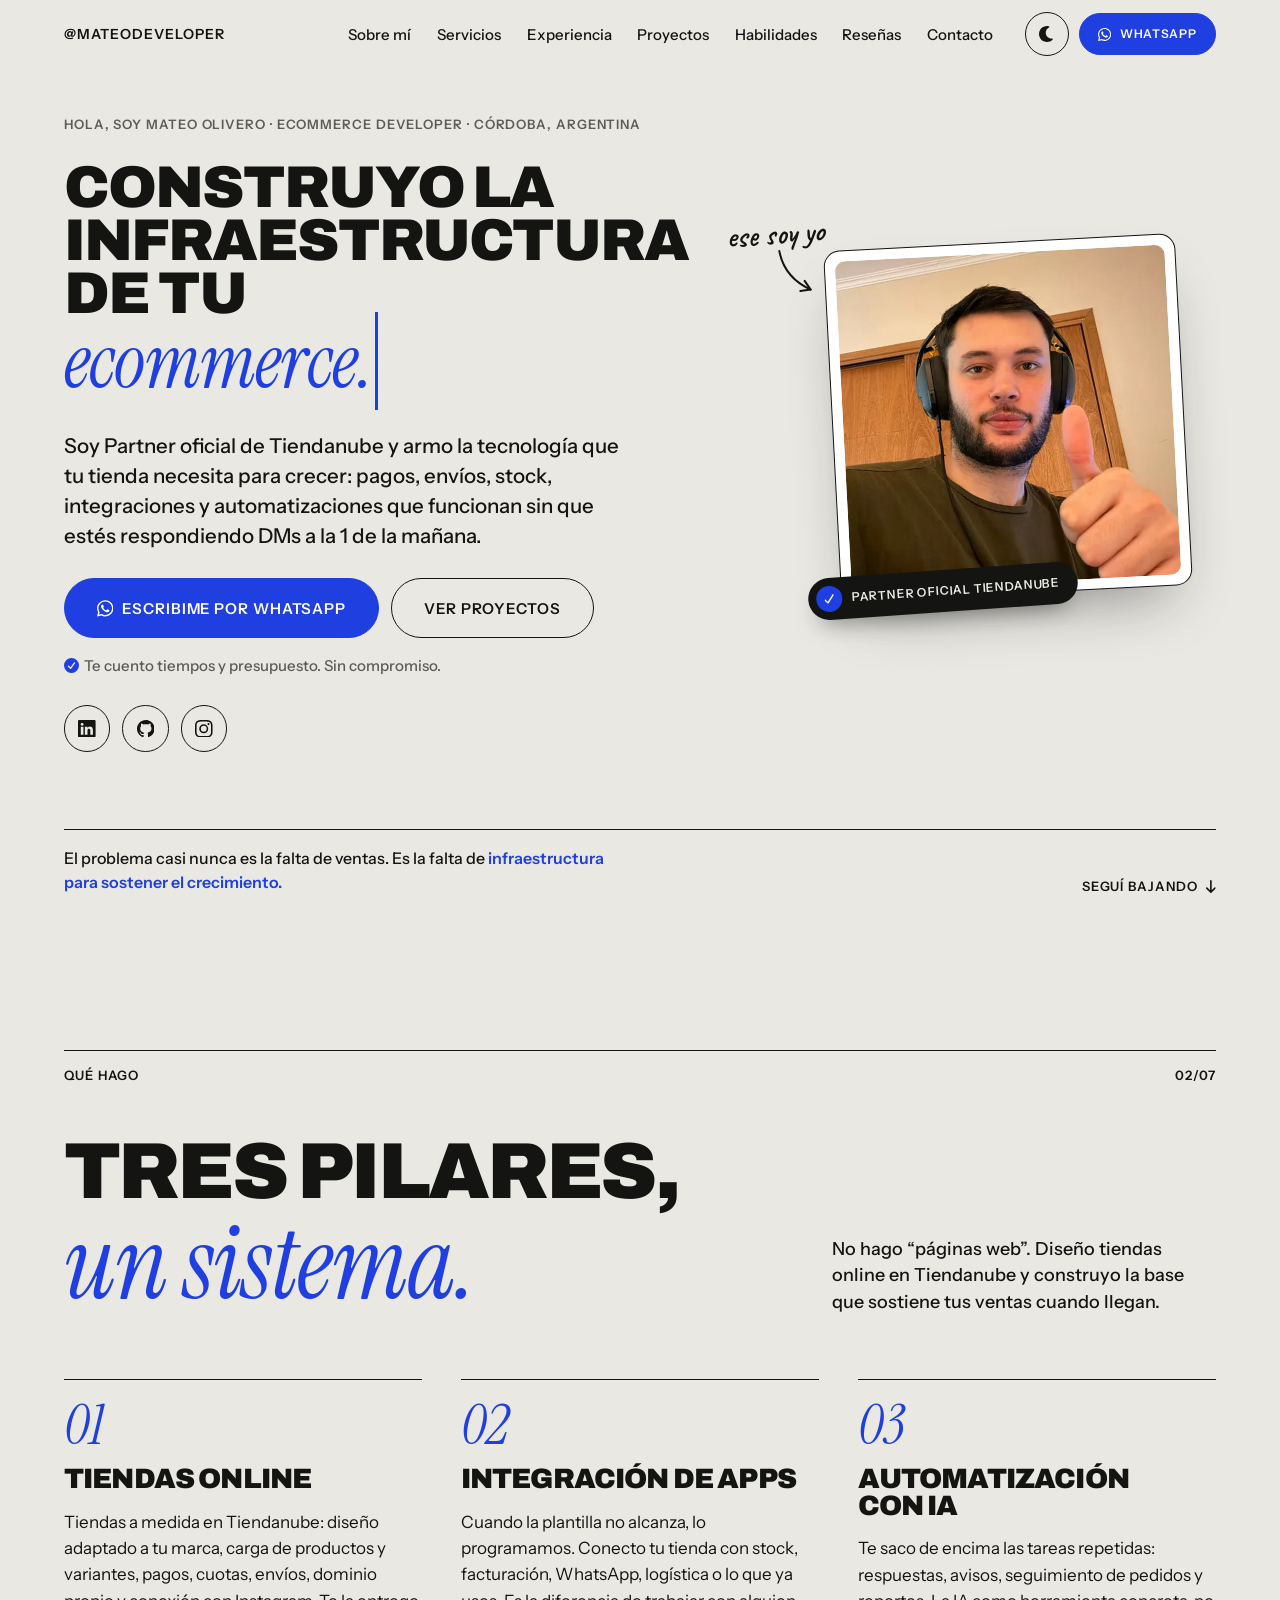
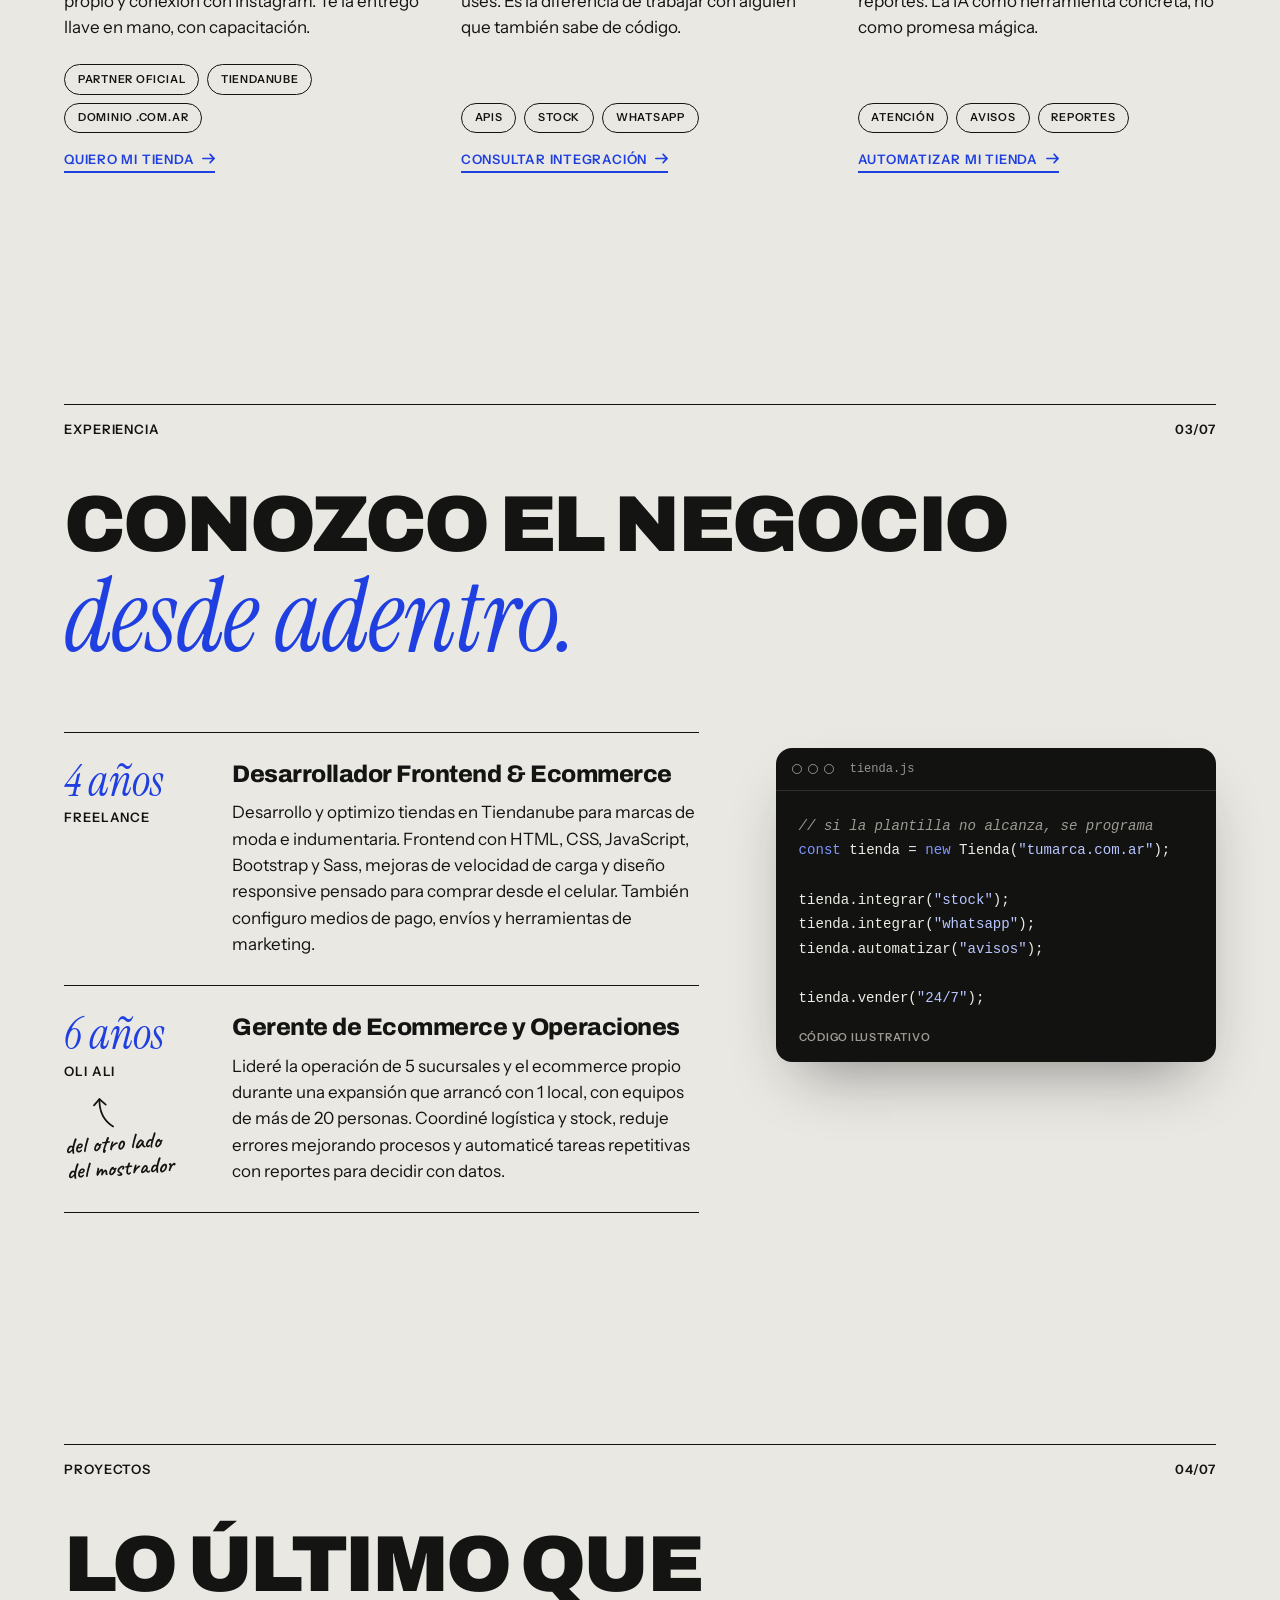
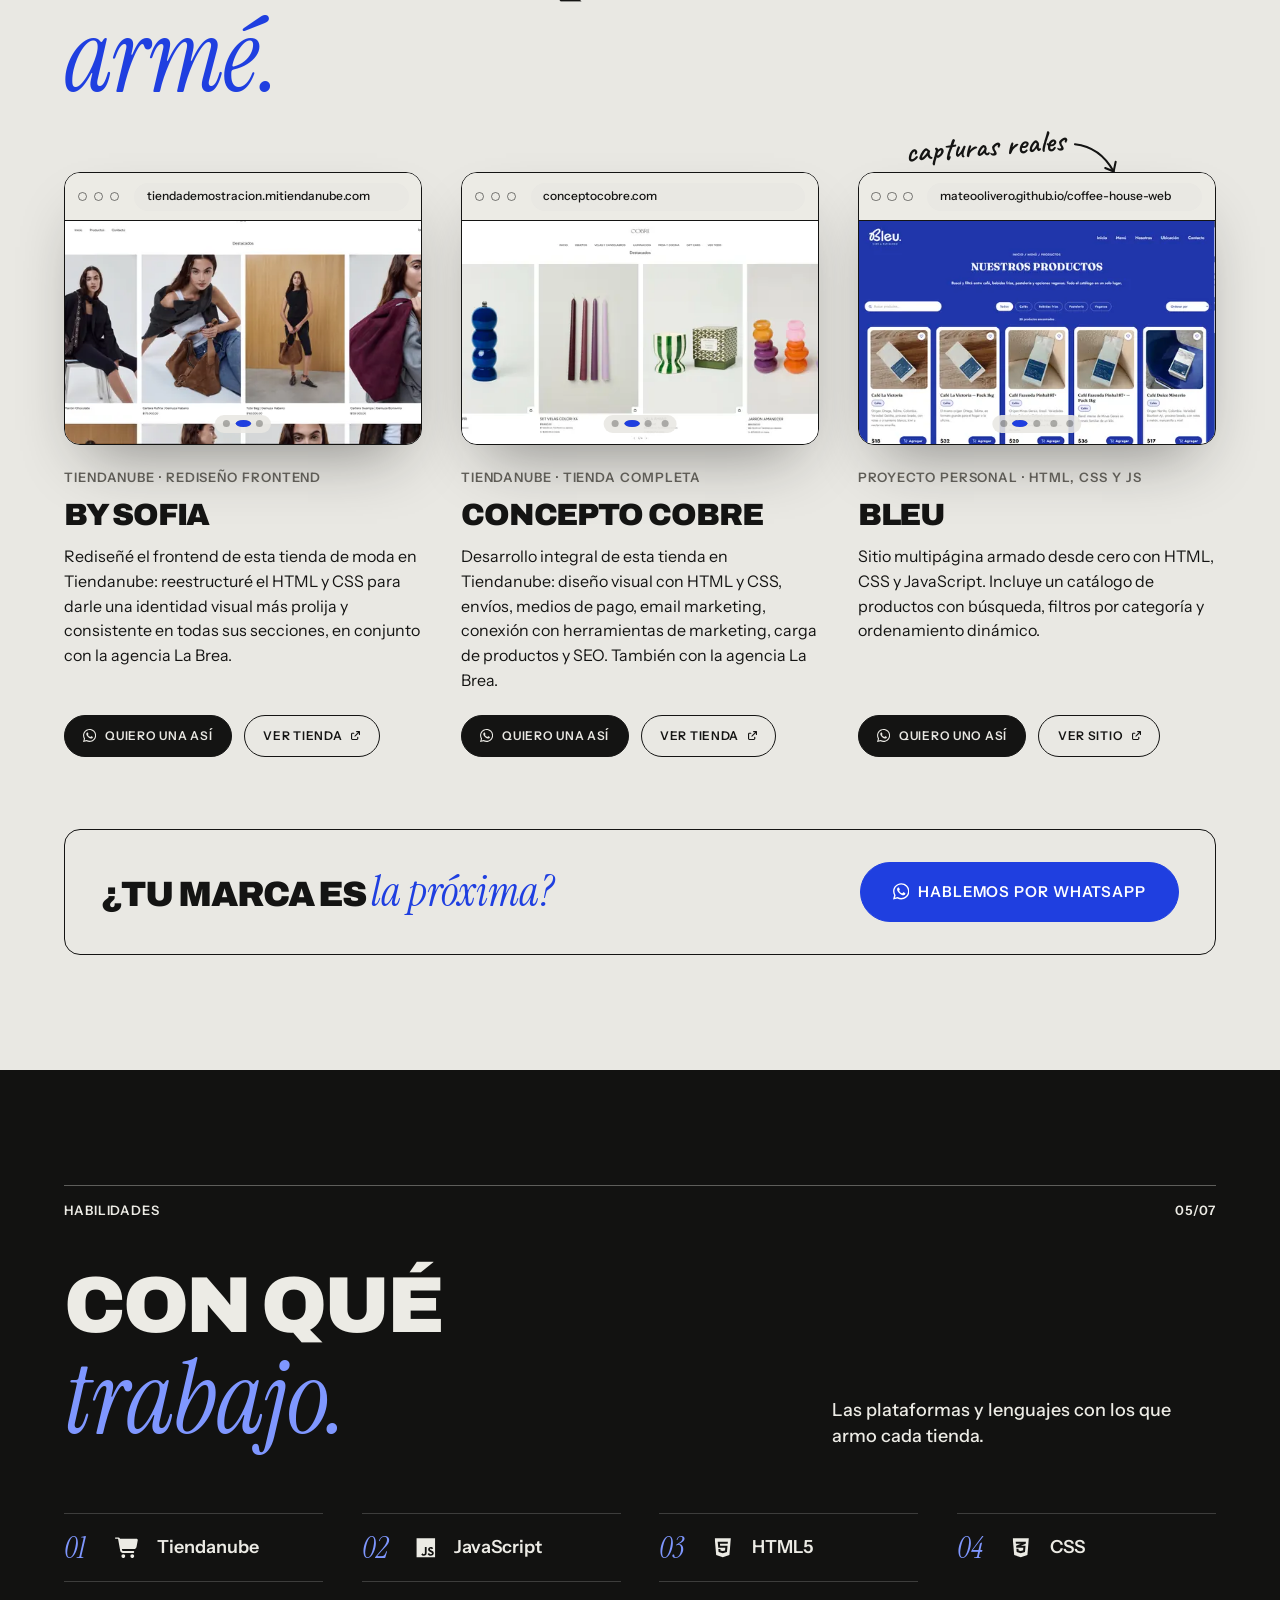
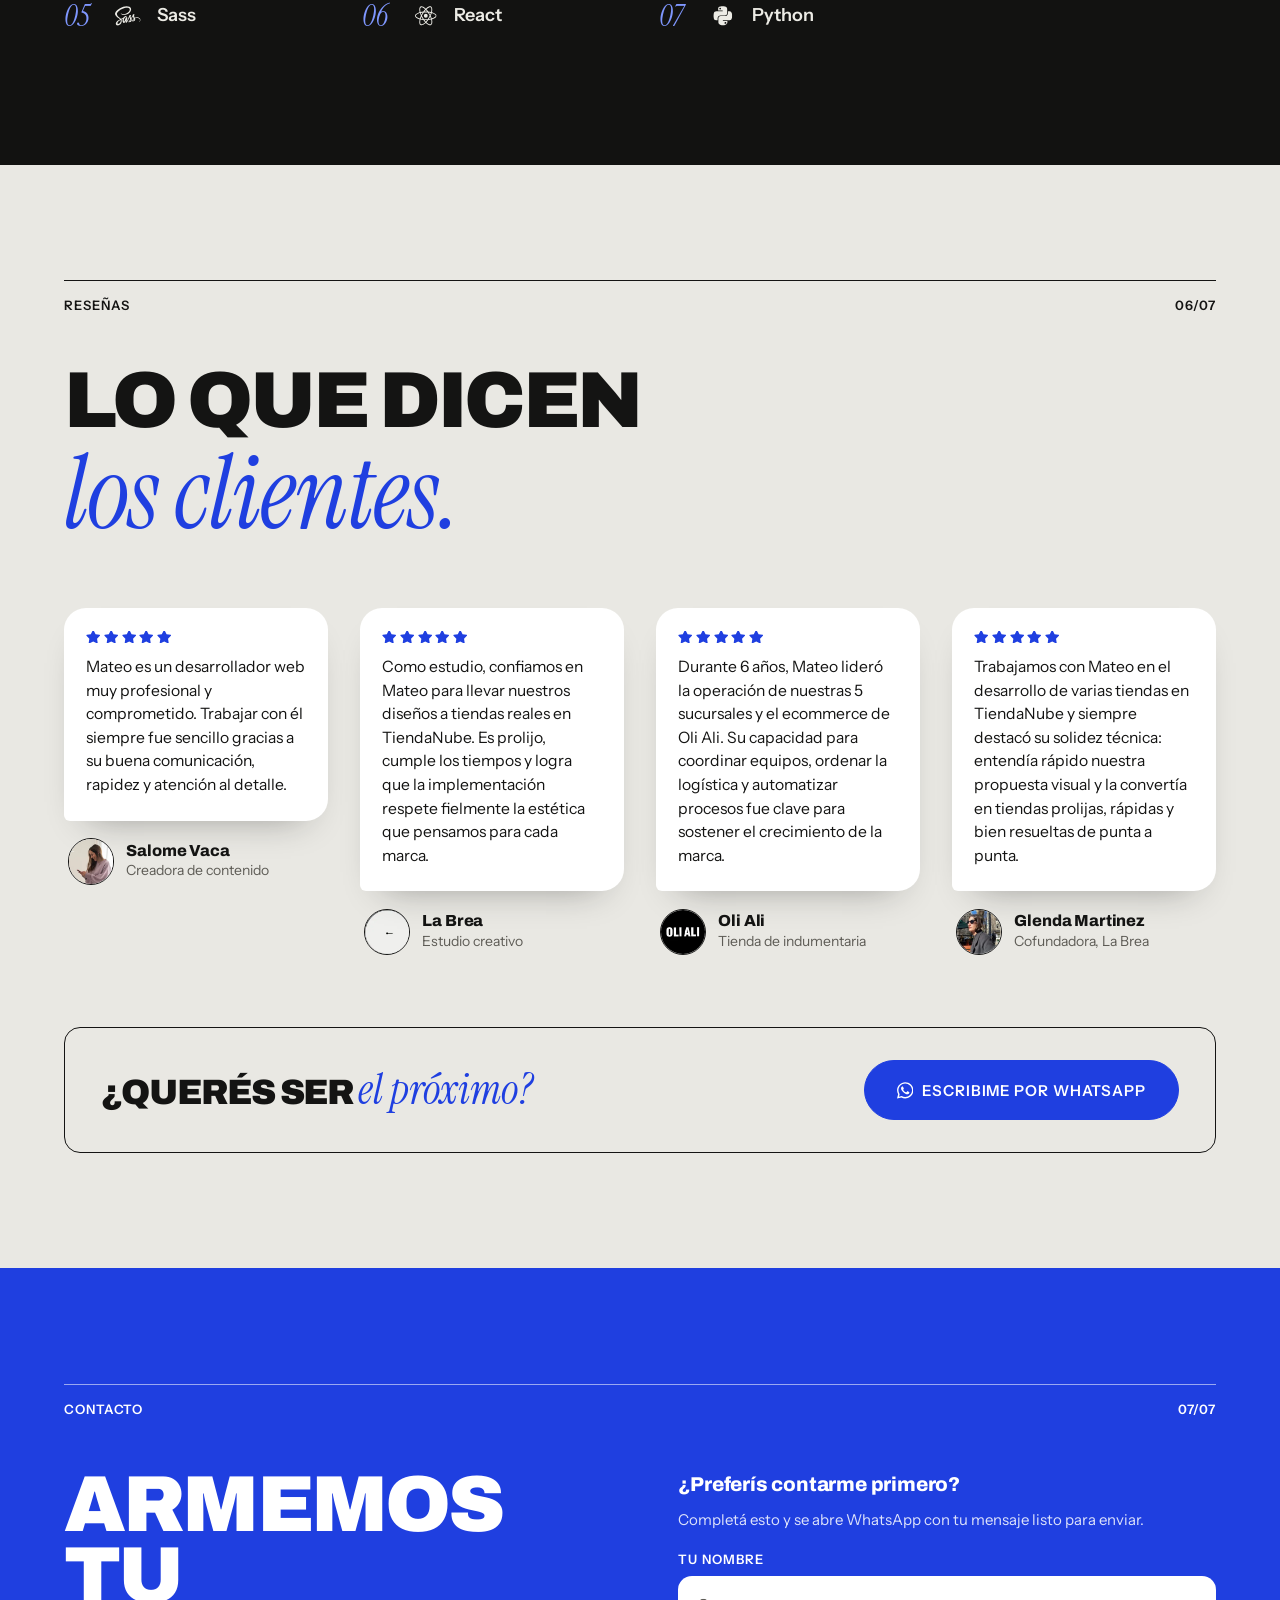
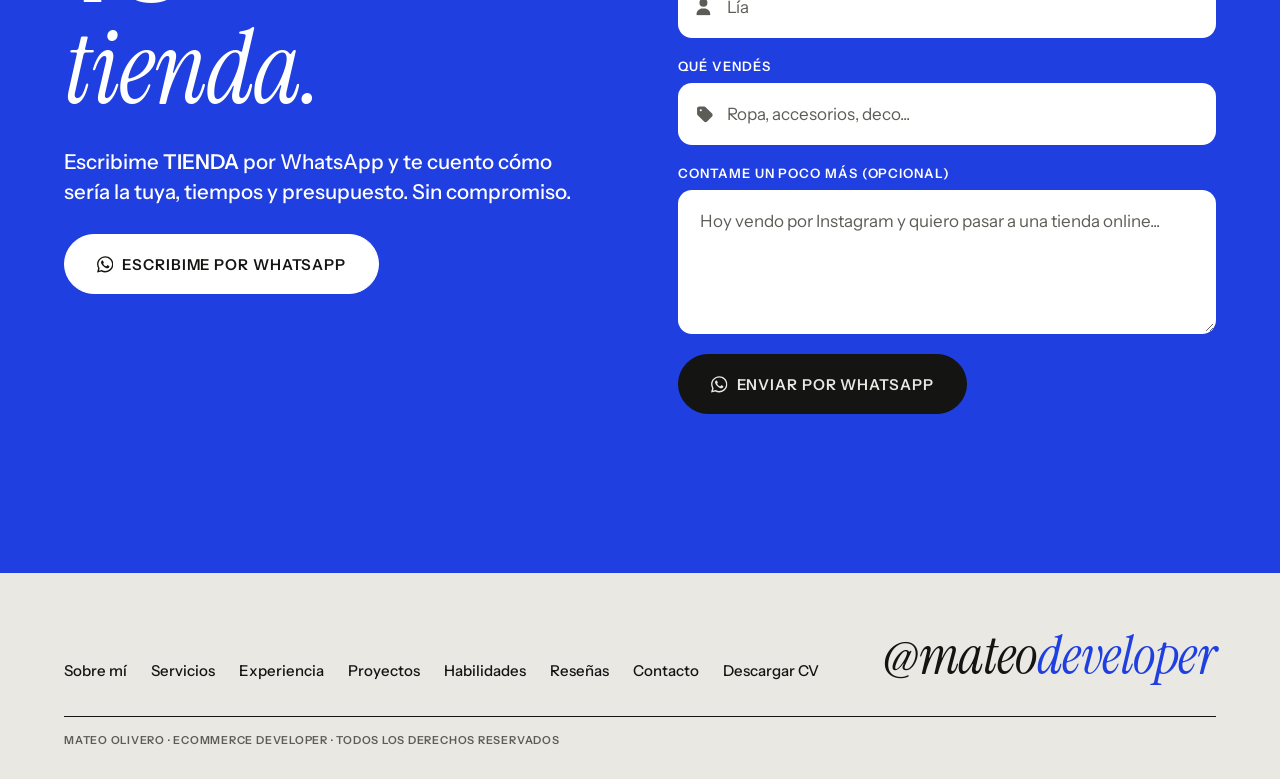
==== index.html @ 4c55b64b "Mejorar rendimiento, accesibilidad y seguridad según PageSpeed - Reemplazar Font Awesome por un spri" ====
<!DOCTYPE html>
<html lang="es-AR">
<head>
    <meta charset="UTF-8">
    <meta name="viewport" content="width=device-width, initial-scale=1.0">
    <title>Mateo Olivero · Ecommerce Developer y Partner Tiendanube</title>
    <meta name="description" content="Diseño y armo tiendas online en Tiendanube, listas para vender 24/7: pagos, envíos, stock, integraciones y automatización con IA. Partner oficial.">
    <meta name="author" content="Mateo Olivero">
    <meta name="robots" content="index, follow, max-image-preview:large">
    <link rel="canonical" href="https://mateodeveloper.com/">

    <!-- Vista previa al compartir (WhatsApp, Instagram, LinkedIn, X) -->
    <meta property="og:type" content="website">
    <meta property="og:locale" content="es_AR">
    <meta property="og:site_name" content="@mateodeveloper">
    <meta property="og:title" content="Mateo Olivero · Ecommerce Developer y Partner Tiendanube">
    <meta property="og:description" content="Construyo la infraestructura de tu ecommerce: tienda, pagos, envíos, stock, integraciones y automatizaciones.">
    <meta property="og:url" content="https://mateodeveloper.com/">
    <meta property="og:image" content="https://mateodeveloper.com/img/og-image.jpg">
    <meta property="og:image:width" content="1200">
    <meta property="og:image:height" content="630">
    <meta property="og:image:alt" content="Construyo la infraestructura de tu ecommerce. Mateo Olivero, Partner oficial de Tiendanube.">
    <meta name="twitter:card" content="summary_large_image">
    <meta name="twitter:title" content="Mateo Olivero · Ecommerce Developer y Partner Tiendanube">
    <meta name="twitter:description" content="Construyo la infraestructura de tu ecommerce: tienda, pagos, envíos, stock, integraciones y automatizaciones.">
    <meta name="twitter:image" content="https://mateodeveloper.com/img/og-image.jpg">

    <!-- Datos estructurados para Google -->
    <script type="application/ld+json">
    {
        "@context": "https://schema.org",
        "@graph": [
            {
                "@type": "WebSite",
                "@id": "https://mateodeveloper.com/#website",
                "url": "https://mateodeveloper.com/",
                "name": "Mateo Olivero · Ecommerce Developer",
                "inLanguage": "es-AR",
                "publisher": { "@id": "https://mateodeveloper.com/#mateo" }
            },
            {
                "@type": "Person",
                "@id": "https://mateodeveloper.com/#mateo",
                "name": "Mateo Olivero",
                "alternateName": "@mateodeveloper",
                "jobTitle": "Ecommerce Developer",
                "description": "Desarrollador full stack y Partner oficial de Tiendanube. Armo tiendas online, integraciones y automatizaciones para marcas que venden por internet.",
                "url": "https://mateodeveloper.com/",
                "image": "https://mateodeveloper.com/img/perfil-mateo.webp",
                "address": { "@type": "PostalAddress", "addressRegion": "Córdoba", "addressCountry": "AR" },
                "knowsAbout": ["Tiendanube", "Ecommerce", "Tiendas online", "Integración de APIs", "Automatización con IA", "JavaScript", "HTML", "CSS", "Sass", "React", "Python"],
                "sameAs": [
                    "https://www.linkedin.com/in/mateo-olivero/",
                    "https://github.com/mateoolivero",
                    "https://www.instagram.com/mateodeveloper/"
                ]
            },
            {
                "@type": "ProfessionalService",
                "@id": "https://mateodeveloper.com/#servicio",
                "name": "Mateo Olivero · Ecommerce Developer",
                "url": "https://mateodeveloper.com/",
                "image": "https://mateodeveloper.com/img/og-image.jpg",
                "telephone": "+5493533688621",
                "founder": { "@id": "https://mateodeveloper.com/#mateo" },
                "address": { "@type": "PostalAddress", "addressRegion": "Córdoba", "addressCountry": "AR" },
                "areaServed": { "@type": "Country", "name": "Argentina" },
                "contactPoint": {
                    "@type": "ContactPoint",
                    "contactType": "sales",
                    "url": "https://wa.me/5493533688621",
                    "availableLanguage": "es"
                },
                "hasOfferCatalog": {
                    "@type": "OfferCatalog",
                    "name": "Servicios",
                    "itemListElement": [
                        { "@type": "Offer", "itemOffered": { "@type": "Service", "name": "Tiendas online en Tiendanube", "description": "Tiendas a medida con diseño adaptado a la marca, carga de productos y variantes, pagos, cuotas, envíos, dominio propio y conexión con Instagram." } },
                        { "@type": "Offer", "itemOffered": { "@type": "Service", "name": "Integración de apps", "description": "Conexión de la tienda con stock, facturación, WhatsApp, logística y otras herramientas mediante APIs." } },
                        { "@type": "Offer", "itemOffered": { "@type": "Service", "name": "Automatización con IA", "description": "Automatización de respuestas, avisos, seguimiento de pedidos y reportes." } }
                    ]
                }
            }
        ]
    }
    </script>

    <meta name="theme-color" content="#E9E8E3">
    <!-- Aplica el tema guardado antes de pintar (evita el parpadeo claro/oscuro) -->
    <script src="js/theme.js"></script>
    <link rel="icon" type="image/svg+xml" href="img/favicon.svg">
    <link rel="apple-touch-icon" href="img/apple-touch-icon.png">
    <link rel="preload" href="fonts/instrument-sans.woff2" as="font" type="font/woff2" crossorigin>
    <link rel="preload" href="fonts/archivo.woff2" as="font" type="font/woff2" crossorigin>
    <link rel="preload" href="fonts/instrument-serif-italic.woff2" as="font" type="font/woff2" crossorigin>
    <link rel="stylesheet" href="css/style.css">
</head>
<body>
    <!-- Íconos: Font Awesome Free 7.0.1 (CC BY 4.0) · https://fontawesome.com/license/free -->
    <svg class="sprite" xmlns="http://www.w3.org/2000/svg" aria-hidden="true" focusable="false">
        <symbol id="i-arrow-down" viewBox="0 0 384 512"><path d="M169.4 502.6c12.5 12.5 32.8 12.5 45.3 0l160-160c12.5-12.5 12.5-32.8 0-45.3s-32.8-12.5-45.3 0L224 402.7 224 32c0-17.7-14.3-32-32-32s-32 14.3-32 32l0 370.7-105.4-105.4c-12.5-12.5-32.8-12.5-45.3 0s-12.5 32.8 0 45.3l160 160z"/></symbol>
        <symbol id="i-arrow-right" viewBox="0 0 512 512"><path d="M502.6 278.6c12.5-12.5 12.5-32.8 0-45.3l-160-160c-12.5-12.5-32.8-12.5-45.3 0s-12.5 32.8 0 45.3L402.7 224 32 224c-17.7 0-32 14.3-32 32s14.3 32 32 32l370.7 0-105.4 105.4c-12.5 12.5-12.5 32.8 0 45.3s32.8 12.5 45.3 0l160-160z"/></symbol>
        <symbol id="i-arrow-up-right-from-square" viewBox="0 0 512 512"><path d="M320 0c-17.7 0-32 14.3-32 32s14.3 32 32 32l82.7 0-201.4 201.4c-12.5 12.5-12.5 32.8 0 45.3s32.8 12.5 45.3 0L448 109.3 448 192c0 17.7 14.3 32 32 32s32-14.3 32-32l0-160c0-17.7-14.3-32-32-32L320 0zM80 96C35.8 96 0 131.8 0 176L0 432c0 44.2 35.8 80 80 80l256 0c44.2 0 80-35.8 80-80l0-80c0-17.7-14.3-32-32-32s-32 14.3-32 32l0 80c0 8.8-7.2 16-16 16L80 448c-8.8 0-16-7.2-16-16l0-256c0-8.8 7.2-16 16-16l80 0c17.7 0 32-14.3 32-32s-14.3-32-32-32L80 96z"/></symbol>
        <symbol id="i-bars" viewBox="0 0 448 512"><path d="M0 96C0 78.3 14.3 64 32 64l384 0c17.7 0 32 14.3 32 32s-14.3 32-32 32L32 128C14.3 128 0 113.7 0 96zM0 256c0-17.7 14.3-32 32-32l384 0c17.7 0 32 14.3 32 32s-14.3 32-32 32L32 288c-17.7 0-32-14.3-32-32zM448 416c0 17.7-14.3 32-32 32L32 448c-17.7 0-32-14.3-32-32s14.3-32 32-32l384 0c17.7 0 32 14.3 32 32z"/></symbol>
        <symbol id="i-cart-shopping" viewBox="0 0 640 512"><path d="M24-16C10.7-16 0-5.3 0 8S10.7 32 24 32l45.3 0c3.9 0 7.2 2.8 7.9 6.6l52.1 286.3c6.2 34.2 36 59.1 70.8 59.1L456 384c13.3 0 24-10.7 24-24s-10.7-24-24-24l-255.9 0c-11.6 0-21.5-8.3-23.6-19.7l-5.1-28.3 303.6 0c30.8 0 57.2-21.9 62.9-52.2L568.9 69.9C572.6 50.2 557.5 32 537.4 32l-412.7 0-.4-2c-4.8-26.6-28-46-55.1-46L24-16zM208 512a48 48 0 1 0 0-96 48 48 0 1 0 0 96zm224 0a48 48 0 1 0 0-96 48 48 0 1 0 0 96z"/></symbol>
        <symbol id="i-check" viewBox="0 0 448 512"><path d="M434.8 70.1c14.3 10.4 17.5 30.4 7.1 44.7l-256 352c-5.5 7.6-14 12.3-23.4 13.1s-18.5-2.7-25.1-9.3l-128-128c-12.5-12.5-12.5-32.8 0-45.3s32.8-12.5 45.3 0l101.5 101.5 234-321.7c10.4-14.3 30.4-17.5 44.7-7.1z"/></symbol>
        <symbol id="i-circle-check" viewBox="0 0 512 512"><path d="M256 512a256 256 0 1 1 0-512 256 256 0 1 1 0 512zM374 145.7c-10.7-7.8-25.7-5.4-33.5 5.3L221.1 315.2 169 263.1c-9.4-9.4-24.6-9.4-33.9 0s-9.4 24.6 0 33.9l72 72c5 5 11.8 7.5 18.8 7s13.4-4.1 17.5-9.8L379.3 179.2c7.8-10.7 5.4-25.7-5.3-33.5z"/></symbol>
        <symbol id="i-css3-alt" viewBox="0 0 384 512"><path d="M0 32L34.9 427.8 192 480 349.1 427.8 384 32 0 32zm313.1 80l-4.8 47.3-115.3 49.3-.3 .1 111.5 0-12.8 146.6-98.2 28.7-98.8-29.2-6.4-73.9 48.9 0 3.2 38.3 52.6 13.3 54.7-15.4 3.7-61.6-166.3-.5 0-.1-.2 .1-3.6-46.3 112.1-46.7 6.5-2.7-122.9 0-5.8-47.3 242.2 0z"/></symbol>
        <symbol id="i-html5" viewBox="0 0 384 512"><path d="M0 32L34.9 427.8 191.5 480 349.1 427.8 384 32 0 32zM308.2 159.9l-183.8 0 4.1 49.4 175.6 0-13.6 148.4-97.9 27 0 .3-1.1 0-98.7-27.3-6-75.8 47.7 0 3.5 38.1 53.5 14.5 53.7-14.5 6-62.2-166.9 0-12.8-145.6 241.1 0-4.4 47.7z"/></symbol>
        <symbol id="i-js" viewBox="0 0 448 512"><path d="M0 32l0 448 448 0 0-448-448 0zM243.8 381.4c0 43.6-25.6 63.5-62.9 63.5-33.7 0-53.2-17.4-63.2-38.5L152 385.7c6.6 11.7 12.6 21.6 27.1 21.6 13.8 0 22.6-5.4 22.6-26.5l0-143.1 42.1 0 0 143.7zm99.6 63.5c-39.1 0-64.4-18.6-76.7-43L301 382.1c9 14.7 20.8 25.6 41.5 25.6 17.4 0 28.6-8.7 28.6-20.8 0-14.4-11.4-19.5-30.7-28l-10.5-4.5c-30.4-12.9-50.5-29.2-50.5-63.5 0-31.6 24.1-55.6 61.6-55.6 26.8 0 46 9.3 59.8 33.7L368 290c-7.2-12.9-15-18-27.1-18-12.3 0-20.1 7.8-20.1 18 0 12.6 7.8 17.7 25.9 25.6l10.5 4.5c35.8 15.3 55.9 31 55.9 66.2 0 37.8-29.8 58.6-69.7 58.6z"/></symbol>
        <symbol id="i-moon" viewBox="0 0 512 512"><path d="M256 0C114.6 0 0 114.6 0 256S114.6 512 256 512c68.8 0 131.3-27.2 177.3-71.4 7.3-7 9.4-17.9 5.3-27.1s-13.7-14.9-23.8-14.1c-4.9 .4-9.8 .6-14.8 .6-101.6 0-184-82.4-184-184 0-72.1 41.5-134.6 102.1-164.8 9.1-4.5 14.3-14.3 13.1-24.4S322.6 8.5 312.7 6.3C294.4 2.2 275.4 0 256 0z"/></symbol>
        <symbol id="i-python" viewBox="0 0 448 512"><path d="M439.8 200.5c-7.7-30.9-22.3-54.2-53.4-54.2l-40.1 0 0 47.4c0 36.8-31.2 67.8-66.8 67.8l-106.8 0c-29.2 0-53.4 25-53.4 54.3l0 101.8c0 29 25.2 46 53.4 54.3 33.8 9.9 66.3 11.7 106.8 0 26.9-7.8 53.4-23.5 53.4-54.3l0-40.7-106.7 0 0-13.6 160.2 0c31.1 0 42.6-21.7 53.4-54.2 11.2-33.5 10.7-65.7 0-108.6zM286.2 444.7a20.4 20.4 0 1 1 0-40.7 20.4 20.4 0 1 1 0 40.7zM167.8 248.1l106.8 0c29.7 0 53.4-24.5 53.4-54.3l0-101.9c0-29-24.4-50.7-53.4-55.6-35.8-5.9-74.7-5.6-106.8 .1-45.2 8-53.4 24.7-53.4 55.6l0 40.7 106.9 0 0 13.6-147 0c-31.1 0-58.3 18.7-66.8 54.2-9.8 40.7-10.2 66.1 0 108.6 7.6 31.6 25.7 54.2 56.8 54.2l36.7 0 0-48.8c0-35.3 30.5-66.4 66.8-66.4zM161.2 64.7a20.4 20.4 0 1 1 0 40.8 20.4 20.4 0 1 1 0-40.8z"/></symbol>
        <symbol id="i-react" viewBox="0 0 512 512"><path d="M418.2 177.2c-5.4-1.8-10.8-3.5-16.2-5.1 .9-3.7 1.7-7.4 2.5-11.1 12.3-59.6 4.2-107.5-23.1-123.3-26.3-15.1-69.2 .6-112.6 38.4-4.3 3.7-8.5 7.6-12.5 11.5-2.7-2.6-5.5-5.2-8.3-7.7-45.5-40.4-91.1-57.4-118.4-41.5-26.2 15.2-34 60.3-23 116.7 1.1 5.6 2.3 11.1 3.7 16.7-6.4 1.8-12.7 3.8-18.6 5.9-53.4 18.5-91.7 47.7-91.7 77.9 0 31.2 40.8 62.5 96.3 81.5 4.5 1.5 9 3 13.6 4.3-1.5 6-2.8 11.9-4 18-10.5 55.5-2.3 99.5 23.9 114.6 27 15.6 72.4-.4 116.6-39.1 3.5-3.1 7-6.3 10.5-9.7 4.4 4.3 9 8.4 13.6 12.4 42.8 36.8 85.1 51.7 111.2 36.6 27-15.6 35.8-62.9 24.4-120.5-.9-4.4-1.9-8.9-3-13.5 3.2-.9 6.3-1.9 9.4-2.9 57.7-19.1 99.5-50 99.5-81.7 0-30.3-39.4-59.7-93.8-78.4zM282.9 92.3c37.2-32.4 71.9-45.1 87.7-36 16.9 9.7 23.4 48.9 12.8 100.4-.7 3.4-1.4 6.7-2.3 10-22.2-5-44.7-8.6-67.3-10.6-13-18.6-27.2-36.4-42.6-53.1 3.9-3.7 7.7-7.2 11.7-10.7zM167.2 307.5c5.1 8.7 10.3 17.4 15.8 25.9-15.6-1.7-31.1-4.2-46.4-7.5 4.4-14.4 9.9-29.3 16.3-44.5 4.6 8.8 9.3 17.5 14.3 26.1zM136.9 187.2c14.4-3.2 29.7-5.8 45.6-7.8-5.3 8.3-10.5 16.8-15.4 25.4-4.9 8.5-9.7 17.2-14.2 26-6.3-14.9-11.6-29.5-16-43.6zm27.4 68.9c6.6-13.8 13.8-27.3 21.4-40.6s15.8-26.2 24.4-38.9c15-1.1 30.3-1.7 45.9-1.7s31 .6 45.9 1.7c8.5 12.6 16.6 25.5 24.3 38.7s14.9 26.7 21.7 40.4c-6.7 13.8-13.9 27.4-21.6 40.8-7.6 13.3-15.7 26.2-24.2 39-14.9 1.1-30.4 1.6-46.1 1.6s-30.9-.5-45.6-1.4c-8.7-12.7-16.9-25.7-24.6-39s-14.8-26.8-21.5-40.6zm180.6 51.2c5.1-8.8 9.9-17.7 14.6-26.7 6.4 14.5 12 29.2 16.9 44.3-15.5 3.5-31.2 6.2-47 8 5.4-8.4 10.5-17 15.5-25.6zm14.4-76.5c-4.7-8.8-9.5-17.6-14.5-26.2-4.9-8.5-10-16.9-15.3-25.2 16.1 2 31.5 4.7 45.9 8-4.6 14.8-10 29.2-16.1 43.4zM256.2 118.3c10.5 11.4 20.4 23.4 29.6 35.8-19.8-.9-39.7-.9-59.5 0 9.8-12.9 19.9-24.9 29.9-35.8zM140.2 57c16.8-9.8 54.1 4.2 93.4 39 2.5 2.2 5 4.6 7.6 7-15.5 16.7-29.8 34.5-42.9 53.1-22.6 2-45 5.5-67.2 10.4-1.3-5.1-2.4-10.3-3.5-15.5-9.4-48.4-3.2-84.9 12.6-94zM115.7 320.6c-4.2-1.2-8.3-2.5-12.4-3.9-21.3-6.7-45.5-17.3-63-31.2-10.1-7-16.9-17.8-18.8-29.9 0-18.3 31.6-41.7 77.2-57.6 5.7-2 11.5-3.8 17.3-5.5 6.8 21.7 15 43 24.5 63.6-9.6 20.9-17.9 42.5-24.8 64.5zm116.6 98c-16.5 15.1-35.6 27.1-56.4 35.3-11.1 5.3-23.9 5.8-35.3 1.3-15.9-9.2-22.5-44.5-13.5-92 1.1-5.6 2.3-11.2 3.7-16.7 22.4 4.8 45 8.1 67.9 9.8 13.2 18.7 27.7 36.6 43.2 53.4-3.2 3.1-6.4 6.1-9.6 8.9zm24.5-24.3c-10.2-11-20.4-23.2-30.3-36.3 9.6 .4 19.5 .6 29.5 .6 10.3 0 20.4-.2 30.4-.7-9.2 12.7-19.1 24.8-29.6 36.4zm130.7 30c-.9 12.2-6.9 23.6-16.5 31.3-15.9 9.2-49.8-2.8-86.4-34.2-4.2-3.6-8.4-7.5-12.7-11.5 15.3-16.9 29.4-34.8 42.2-53.6 22.9-1.9 45.7-5.4 68.2-10.5 1 4.1 1.9 8.2 2.7 12.2 4.9 21.6 5.7 44.1 2.5 66.3zm18.2-107.5c-2.8 .9-5.6 1.8-8.5 2.6-7-21.8-15.6-43.1-25.5-63.8 9.6-20.4 17.7-41.4 24.5-62.9 5.2 1.5 10.2 3.1 15 4.7 46.6 16 79.3 39.8 79.3 58 0 19.6-34.9 44.9-84.8 61.4zM256 301.8a45.8 45.8 0 1 0 0-91.6 45.8 45.8 0 1 0 0 91.6z"/></symbol>
        <symbol id="i-sass" viewBox="0 0 640 512"><path d="M301.8 378.9l0 0zm249.1-87c-20.1 0-40 4.6-58 13.5-5.9-11.9-12-22.3-13-30.1-1.2-9.1-2.5-14.5-1.1-25.3s7.7-26.1 7.6-27.2-1.4-6.6-14.3-6.7-24 2.5-25.3 5.9c-2.3 6.2-4.1 12.6-5.3 19.1-2.3 11.7-25.8 53.5-39.1 75.3-4.4-8.5-8.1-16-8.9-22-1.2-9.1-2.5-14.5-1.1-25.3s7.7-26.1 7.6-27.2-1.4-6.6-14.3-6.7-24 2.5-25.3 5.9-2.7 11.4-5.3 19.1-33.9 77.3-42.1 95.4c-4.2 9.2-7.8 16.6-10.4 21.6-.4 .8-.7 1.3-.9 1.7 .3-.5 .5-1 .5-.8-2.2 4.3-3.5 6.7-3.5 6.7l0 .1c-1.7 3.2-3.6 6.1-4.5 6.1-.6 0-1.9-8.4 .3-19.9 4.7-24.2 15.8-61.8 15.7-63.1-.1-.7 2.1-7.2-7.3-10.7-9.1-3.3-12.4 2.2-13.2 2.2s-1.4 2-1.4 2 10.1-42.4-19.4-42.4c-18.4 0-44 20.2-56.6 38.5-7.9 4.3-25 13.6-43 23.5-6.9 3.8-14 7.7-20.7 11.4-.5-.5-.9-1-1.4-1.5-35.8-38.2-101.9-65.2-99.1-116.5 1-18.7 7.5-67.8 127.1-127.4 98-48.8 176.3-35.4 189.8-5.6 19.4 42.5-41.9 121.6-143.7 133-38.8 4.3-59.2-10.7-64.3-16.3-5.3-5.9-6.1-6.2-8.1-5.1-3.3 1.8-1.2 7 0 10.1 3 7.9 15.5 21.9 36.8 28.9 18.7 6.1 64.2 9.5 119.2-11.8 61.8-23.8 109.9-90.1 95.8-145.6-14.4-56.4-107.9-74.9-196.3-43.5-52.7 18.7-109.7 48.1-150.7 86.4-48.7 45.6-56.5 85.3-53.3 101.9 11.4 58.9 92.6 97.3 125.1 125.7-1.6 .9-3.1 1.7-4.5 2.5-16.3 8.1-78.2 40.5-93.7 74.7-17.5 38.8 2.9 66.6 16.3 70.4 41.8 11.6 84.6-9.3 107.6-43.6s20.2-79.1 9.6-99.5c-.1-.3-.3-.5-.4-.8 4.2-2.5 8.5-5 12.8-7.5 8.3-4.9 16.4-9.4 23.5-13.3-4 10.8-6.9 23.8-8.4 42.6-1.8 22 7.3 50.5 19.1 61.7 5.2 4.9 11.5 5 15.4 5 13.8 0 20-11.4 26.9-25 8.5-16.6 16-35.9 16-35.9s-9.4 52.2 16.3 52.2c9.4 0 18.8-12.1 23-18.3l0 .1s.2-.4 .7-1.2c1-1.5 1.5-2.4 1.5-2.4l0-.3c3.8-6.5 12.1-21.4 24.6-46 16.2-31.8 31.7-71.5 31.7-71.5 1.5 8.7 3.6 17.3 6.2 25.8 2.8 9.5 8.7 19.9 13.4 30-3.8 5.2-6.1 8.2-6.1 8.2 0 .1 0 .1 .1 .2-3 4-6.4 8.3-9.9 12.5-12.8 15.2-28 32.6-30 37.6-2.4 5.9-1.8 10.3 2.8 13.7 3.4 2.6 9.4 3 15.7 2.5 11.5-.8 19.6-3.6 23.5-5.4 7.2-2.6 14-6.1 20.2-10.6 12.5-9.2 20.1-22.4 19.4-39.8-.4-9.6-3.5-19.2-7.3-28.2 1.1-1.6 2.3-3.3 3.4-5 19.8-28.9 35.1-60.6 35.1-60.6 1.5 8.7 3.6 17.3 6.2 25.8 2.4 8.1 7.1 17 11.4 25.7-18.6 15.1-30.1 32.6-34.1 44.1-7.4 21.3-1.6 30.9 9.3 33.1 4.9 1 11.9-1.3 17.1-3.5 7.7-2.6 15-6.3 21.6-11.1 12.5-9.2 24.6-22.1 23.8-39.6-.3-7.9-2.5-15.8-5.4-23.4 15.7-6.6 36.1-10.2 62.1-7.2 55.7 6.5 66.6 41.3 64.5 55.8s-13.8 22.6-17.7 25-5.1 3.3-4.8 5.1c.5 2.6 2.3 2.5 5.6 1.9 4.6-.8 29.2-11.8 30.3-38.7 1.6-34-31.1-71.4-89-71.1l0 0zM121.8 436.6c-18.4 20.1-44.2 27.7-55.3 21.3-11.9-6.9-7.2-36.5 15.5-57.9 13.8-13 31.6-25 43.4-32.4 2.7-1.6 6.6-4 11.4-6.9 .8-.5 1.2-.7 1.2-.7 .9-.6 1.9-1.1 2.9-1.7 8.3 30.4 .3 57.2-19.1 78.3l0 0zm134.4-91.4c-6.4 15.7-19.9 55.7-28.1 53.6-7-1.8-11.3-32.3-1.4-62.3 5-15.1 15.6-33.1 21.9-40.1 10.1-11.3 21.2-14.9 23.8-10.4 3.5 5.9-12.2 49.4-16.2 59.2zm111 53c-2.7 1.4-5.2 2.3-6.4 1.6-.9-.5 1.1-2.4 1.1-2.4s13.9-14.9 19.4-21.7c3.2-4 6.9-8.7 10.9-13.9 0 .5 .1 1 .1 1.6-.1 17.9-17.3 30-25.1 34.8l0 0zm85.6-19.5c-2-1.4-1.7-6.1 5-20.7 2.6-5.7 8.6-15.3 19-24.5 1.2 3.5 1.8 7.1 1.9 10.8-.1 22.5-16.2 30.9-25.9 34.4l0 0z"/></symbol>
        <symbol id="i-star" viewBox="0 0 576 512"><path d="M309.5-18.9c-4.1-8-12.4-13.1-21.4-13.1s-17.3 5.1-21.4 13.1L193.1 125.3 33.2 150.7c-8.9 1.4-16.3 7.7-19.1 16.3s-.5 18 5.8 24.4l114.4 114.5-25.2 159.9c-1.4 8.9 2.3 17.9 9.6 23.2s16.9 6.1 25 2L288.1 417.6 432.4 491c8 4.1 17.7 3.3 25-2s11-14.2 9.6-23.2L441.7 305.9 556.1 191.4c6.4-6.4 8.6-15.8 5.8-24.4s-10.1-14.9-19.1-16.3L383 125.3 309.5-18.9z"/></symbol>
        <symbol id="i-sun" viewBox="0 0 576 512"><path d="M178.2-10.1c7.4-3.1 15.8-2.2 22.5 2.2l87.8 58.2 87.8-58.2c6.7-4.4 15.1-5.2 22.5-2.2S411.4-.5 413 7.3l20.9 103.2 103.2 20.9c7.8 1.6 14.4 7 17.4 14.3s2.2 15.8-2.2 22.5l-58.2 87.8 58.2 87.8c4.4 6.7 5.2 15.1 2.2 22.5s-9.6 12.8-17.4 14.3L433.8 401.4 413 504.7c-1.6 7.8-7 14.4-14.3 17.4s-15.8 2.2-22.5-2.2l-87.8-58.2-87.8 58.2c-6.7 4.4-15.1 5.2-22.5 2.2s-12.8-9.6-14.3-17.4L143 401.4 39.7 380.5c-7.8-1.6-14.4-7-17.4-14.3s-2.2-15.8 2.2-22.5L82.7 256 24.5 168.2c-4.4-6.7-5.2-15.1-2.2-22.5s9.6-12.8 17.4-14.3L143 110.6 163.9 7.3c1.6-7.8 7-14.4 14.3-17.4zM207.6 256a80.4 80.4 0 1 1 160.8 0 80.4 80.4 0 1 1 -160.8 0zm208.8 0a128.4 128.4 0 1 0 -256.8 0 128.4 128.4 0 1 0 256.8 0z"/></symbol>
        <symbol id="i-tag" viewBox="0 0 512 512"><path d="M32.5 96l0 149.5c0 17 6.7 33.3 18.7 45.3l192 192c25 25 65.5 25 90.5 0L483.2 333.3c25-25 25-65.5 0-90.5l-192-192C279.2 38.7 263 32 246 32L96.5 32c-35.3 0-64 28.7-64 64zm112 16a32 32 0 1 1 0 64 32 32 0 1 1 0-64z"/></symbol>
        <symbol id="i-user" viewBox="0 0 448 512"><path d="M224 248a120 120 0 1 0 0-240 120 120 0 1 0 0 240zm-29.7 56C95.8 304 16 383.8 16 482.3 16 498.7 29.3 512 45.7 512l356.6 0c16.4 0 29.7-13.3 29.7-29.7 0-98.5-79.8-178.3-178.3-178.3l-59.4 0z"/></symbol>
        <symbol id="i-whatsapp" viewBox="0 0 448 512"><path d="M380.9 97.1c-41.9-42-97.7-65.1-157-65.1-122.4 0-222 99.6-222 222 0 39.1 10.2 77.3 29.6 111L0 480 117.7 449.1c32.4 17.7 68.9 27 106.1 27l.1 0c122.3 0 224.1-99.6 224.1-222 0-59.3-25.2-115-67.1-157zm-157 341.6c-33.2 0-65.7-8.9-94-25.7l-6.7-4-69.8 18.3 18.6-68.1-4.4-7c-18.5-29.4-28.2-63.3-28.2-98.2 0-101.7 82.8-184.5 184.6-184.5 49.3 0 95.6 19.2 130.4 54.1s56.2 81.2 56.1 130.5c0 101.8-84.9 184.6-186.6 184.6zM325.1 300.5c-5.5-2.8-32.8-16.2-37.9-18-5.1-1.9-8.8-2.8-12.5 2.8s-14.3 18-17.6 21.8c-3.2 3.7-6.5 4.2-12 1.4-32.6-16.3-54-29.1-75.5-66-5.7-9.8 5.7-9.1 16.3-30.3 1.8-3.7 .9-6.9-.5-9.7s-12.5-30.1-17.1-41.2c-4.5-10.8-9.1-9.3-12.5-9.5-3.2-.2-6.9-.2-10.6-.2s-9.7 1.4-14.8 6.9c-5.1 5.6-19.4 19-19.4 46.3s19.9 53.7 22.6 57.4c2.8 3.7 39.1 59.7 94.8 83.8 35.2 15.2 49 16.5 66.6 13.9 10.7-1.6 32.8-13.4 37.4-26.4s4.6-24.1 3.2-26.4c-1.3-2.5-5-3.9-10.5-6.6z"/></symbol>
        <symbol id="i-xmark" viewBox="0 0 384 512"><path d="M55.1 73.4c-12.5-12.5-32.8-12.5-45.3 0s-12.5 32.8 0 45.3L147.2 256 9.9 393.4c-12.5 12.5-12.5 32.8 0 45.3s32.8 12.5 45.3 0L192.5 301.3 329.9 438.6c12.5 12.5 32.8 12.5 45.3 0s12.5-32.8 0-45.3L237.8 256 375.1 118.6c12.5-12.5 12.5-32.8 0-45.3s-32.8-12.5-45.3 0L192.5 210.7 55.1 73.4z"/></symbol>
    </svg>

    <header class="topbar" id="topbar">
        <div class="inner topbar-inner">
            <a href="#about" class="handle label" translate="no">@mateodeveloper</a>

            <nav aria-label="Principal">
                <ul class="nav-links" id="nav-links">
                    <li><a href="#about">Sobre mí</a></li>
                    <li><a href="#services">Servicios</a></li>
                    <li><a href="#experience">Experiencia</a></li>
                    <li><a href="#projects">Proyectos</a></li>
                    <li><a href="#skills">Habilidades</a></li>
                    <li><a href="#reviews">Reseñas</a></li>
                    <li><a href="#contact">Contacto</a></li>
                </ul>
            </nav>

            <div class="topbar-actions">
                <button type="button" class="theme-toggle" id="theme-toggle" aria-label="Activar modo oscuro">
                    <svg class="icon icon-moon" viewBox="0 0 512 512" aria-hidden="true"><use href="#i-moon"></use></svg>
                    <svg class="icon icon-sun" viewBox="0 0 576 512" aria-hidden="true"><use href="#i-sun"></use></svg>
                </button>

                <a href="https://wa.me/5493533688621" data-wa="Hola Mateo! Vengo de tu web y quiero consultarte por una tienda." target="_blank" rel="noopener" class="btn btn-cobalt btn-sm topbar-cta" aria-label="Escribime por WhatsApp">
                    <svg class="icon icon-whatsapp" viewBox="0 0 448 512" aria-hidden="true"><use href="#i-whatsapp"></use></svg><span>WhatsApp</span>
                </a>

                <button type="button" class="menu-toggle" id="menu-icon" aria-label="Abrir menú" aria-controls="nav-links" aria-expanded="false">
                    <svg class="icon icon-bars" viewBox="0 0 448 512" aria-hidden="true"><use href="#i-bars"></use></svg>
                </button>
            </div>
        </div>
    </header>

    <main>

        <!-- 01 · PORTADA -->
        <section class="section hero" id="about">
            <div class="inner">
                <div class="hero-grid">

                    <div class="hero-text">
                        <p class="label hero-kicker">Hola, soy Mateo Olivero · Ecommerce Developer · Córdoba, Argentina</p>

                        <h1 class="headline headline--hero" aria-label="Construyo la infraestructura de tu ecommerce.">
                            <span aria-hidden="true">Construyo la infraestructura de tu</span>
                            <span class="accent typewrite" translate="no" aria-hidden="true" data-period="2200" data-type='[ "ecommerce.", "tienda online.", "marca." ]'><span class="wrap">ecommerce.</span></span>
                        </h1>

                        <p class="lead">
                            Soy Partner oficial de <span translate="no">Tiendanube</span> y armo la tecnología que tu tienda necesita para crecer:
                            pagos, envíos, stock, integraciones y automatizaciones que funcionan sin que estés respondiendo DMs a la 1 de la mañana.
                        </p>

                        <div class="btn-group">
                            <a href="https://wa.me/5493533688621" data-wa="Hola Mateo! Vengo de tu web y quiero saber cómo sería mi tienda online." target="_blank" rel="noopener" class="btn btn-cobalt btn-lg">
                                <svg class="icon icon-whatsapp" viewBox="0 0 448 512" aria-hidden="true"><use href="#i-whatsapp"></use></svg> Escribime por WhatsApp
                            </a>
                            <a href="#projects" class="btn btn-outline btn-lg">Ver proyectos</a>
                        </div>
                        <p class="cta-note"><svg class="icon icon-circle-check" viewBox="0 0 512 512" aria-hidden="true"><use href="#i-circle-check"></use></svg>Te cuento tiempos y presupuesto. Sin compromiso.</p>

                        <ul class="socials">
                            <li>
                                <a href="https://www.linkedin.com/in/mateo-olivero/" aria-label="LinkedIn" target="_blank" rel="noopener">
                                    <svg xmlns="http://www.w3.org/2000/svg" viewBox="0 0 16 16" fill="currentColor" aria-hidden="true"><path d="M0 1.146C0 .513.526 0 1.175 0h13.65C15.474 0 16 .513 16 1.146v13.708c0 .633-.526 1.146-1.175 1.146H1.175C.526 16 0 15.487 0 14.854zm4.943 12.248V6.169H2.542v7.225zm-1.2-8.212c.837 0 1.358-.554 1.358-1.248-.015-.709-.52-1.248-1.342-1.248S2.4 3.226 2.4 3.934c0 .694.521 1.248 1.327 1.248zm4.908 8.212V9.359c0-.216.016-.432.08-.586.173-.431.568-.878 1.232-.878.869 0 1.216.662 1.216 1.634v3.865h2.401V9.25c0-2.22-1.184-3.252-2.764-3.252-1.274 0-1.845.7-2.165 1.193v.025h-.016l.016-.025V6.169h-2.4c.03.678 0 7.225 0 7.225z"/></svg>
                                </a>
                            </li>
                            <li>
                                <a href="https://github.com/mateoolivero" aria-label="GitHub" target="_blank" rel="noopener">
                                    <svg xmlns="http://www.w3.org/2000/svg" viewBox="0 0 16 16" fill="currentColor" aria-hidden="true"><path d="M8 0C3.58 0 0 3.58 0 8c0 3.54 2.29 6.53 5.47 7.59.4.07.55-.17.55-.38 0-.19-.01-.82-.01-1.49-2.01.37-2.53-.49-2.69-.94-.09-.23-.48-.94-.82-1.13-.28-.15-.68-.52-.01-.53.63-.01 1.08.58 1.23.82.72 1.21 1.87.87 2.33.66.07-.52.28-.87.51-1.07-1.78-.2-3.64-.89-3.64-3.95 0-.87.31-1.59.82-2.15-.08-.2-.36-1.02.08-2.12 0 0 .67-.21 2.2.82.64-.18 1.32-.27 2-.27s1.36.09 2 .27c1.53-1.04 2.2-.82 2.2-.82.44 1.1.16 1.92.08 2.12.51.56.82 1.27.82 2.15 0 3.07-1.87 3.75-3.65 3.95.29.25.54.73.54 1.48 0 1.07-.01 1.93-.01 2.2 0 .21.15.46.55.38A8.01 8.01 0 0 0 16 8c0-4.42-3.58-8-8-8"/></svg>
                                </a>
                            </li>
                            <li>
                                <a href="https://www.instagram.com/mateodeveloper/" aria-label="Instagram" target="_blank" rel="noopener">
                                    <svg xmlns="http://www.w3.org/2000/svg" viewBox="0 0 16 16" fill="currentColor" aria-hidden="true"><path d="M8 0C5.829 0 5.556.01 4.703.048 3.85.088 3.269.222 2.76.42a3.9 3.9 0 0 0-1.417.923A3.9 3.9 0 0 0 .42 2.76C.222 3.268.087 3.85.048 4.7.01 5.555 0 5.827 0 8.001c0 2.172.01 2.444.048 3.297.04.852.174 1.433.372 1.942.205.526.478.972.923 1.417.444.445.89.719 1.416.923.51.198 1.09.333 1.942.372C5.555 15.99 5.827 16 8 16s2.444-.01 3.298-.048c.851-.04 1.434-.174 1.943-.372a3.9 3.9 0 0 0 1.416-.923c.445-.445.718-.891.923-1.417.197-.509.332-1.09.372-1.942C15.99 10.445 16 10.173 16 8s-.01-2.445-.048-3.299c-.04-.851-.175-1.433-.372-1.941a3.9 3.9 0 0 0-.923-1.417A3.9 3.9 0 0 0 13.24.42c-.51-.198-1.092-.333-1.943-.372C10.443.01 10.172 0 7.998 0zm-.717 1.442h.718c2.136 0 2.389.007 3.232.046.78.035 1.204.166 1.486.275.373.145.64.319.92.599s.453.546.598.92c.11.281.24.705.275 1.485.039.843.047 1.096.047 3.231s-.008 2.389-.047 3.232c-.035.78-.166 1.203-.275 1.485a2.5 2.5 0 0 1-.599.919c-.28.28-.546.453-.92.598-.28.11-.704.24-1.485.276-.843.038-1.096.047-3.232.047s-2.39-.009-3.233-.047c-.78-.036-1.203-.166-1.485-.276a2.5 2.5 0 0 1-.92-.598 2.5 2.5 0 0 1-.6-.92c-.109-.281-.24-.705-.275-1.485-.038-.843-.046-1.096-.046-3.233s.008-2.388.046-3.231c.036-.78.166-1.204.276-1.486.145-.373.319-.64.599-.92s.546-.453.92-.598c.282-.11.705-.24 1.485-.276.738-.034 1.024-.044 2.515-.045zm4.988 1.328a.96.96 0 1 0 0 1.92.96.96 0 0 0 0-1.92m-4.27 1.122a4.109 4.109 0 1 0 0 8.217 4.109 4.109 0 0 0 0-8.217m0 1.441a2.667 2.667 0 1 1 0 5.334 2.667 2.667 0 0 1 0-5.334"/></svg>
                                </a>
                            </li>
                        </ul>
                    </div>

                    <div class="hero-visual">
                        <div class="photo-frame">
                            <img src="img/perfil-mateo-480.webp" srcset="img/perfil-mateo-480.webp 480w, img/perfil-mateo.webp 800w" sizes="(min-width: 900px) 352px, 72vw" alt="Mateo Olivero, Ecommerce Developer y Partner de Tiendanube" id="profile-photo" width="480" height="480" fetchpriority="high">
                        </div>

                        <span class="stamp" translate="no">
                            <span class="stamp-check"><svg class="icon icon-check" viewBox="0 0 448 512" aria-hidden="true"><use href="#i-check"></use></svg></span>
                            Partner oficial Tiendanube
                        </span>

                        <p class="hand-note hand-note--hero" aria-hidden="true">
                            ese soy yo
                            <svg class="hand-arrow" viewBox="0 0 80 60" fill="none"><path d="M70 6C58 30 36 44 10 48"/><path d="M22 38 10 48l14 6"/></svg>
                        </p>

                        <div class="egg-bubble" id="egg-bubble" role="status"></div>
                    </div>

                </div>

                <div class="hero-foot">
                    <p>El problema casi nunca es la falta de ventas. Es la falta de <strong>infraestructura para sostener el crecimiento.</strong></p>
                    <a href="#services" class="label">Seguí bajando <svg class="icon icon-arrow-down" viewBox="0 0 384 512" aria-hidden="true"><use href="#i-arrow-down"></use></svg></a>
                </div>
            </div>
        </section>

        <!-- 02 · SERVICIOS -->
        <section class="section" id="services">
            <div class="inner">
                <div class="section-bar reveal">
                    <span class="label">Qué hago</span>
                    <span class="label">02/07</span>
                </div>

                <div class="section-head reveal">
                    <h2 class="headline">Tres pilares, <span class="accent">un sistema.</span></h2>
                    <p class="section-intro">No hago “páginas web”. Diseño tiendas online en <span translate="no">Tiendanube</span> y construyo la base que sostiene tus ventas cuando llegan.</p>
                </div>

                <ol class="pillars stagger">
                    <li class="pillar reveal">
                        <span class="pillar-num">01</span>
                        <h3>Tiendas online</h3>
                        <p>Tiendas a medida en <span translate="no">Tiendanube</span>: diseño adaptado a tu marca, carga de productos y variantes, pagos, cuotas, envíos, dominio propio y conexión con Instagram. Te la entrego llave en mano, con capacitación.</p>
                        <ul class="chips">
                            <li>Partner oficial</li>
                            <li translate="no">Tiendanube</li>
                            <li>Dominio .com.ar</li>
                        </ul>
                        <a href="https://wa.me/5493533688621" data-wa="Hola Mateo! Me interesa una tienda online para mi marca." target="_blank" rel="noopener" class="pillar-cta">Quiero mi tienda <svg class="icon icon-arrow-right" viewBox="0 0 512 512" aria-hidden="true"><use href="#i-arrow-right"></use></svg></a>
                    </li>
                    <li class="pillar reveal">
                        <span class="pillar-num">02</span>
                        <h3>Integración de apps</h3>
                        <p>Cuando la plantilla no alcanza, lo programamos. Conecto tu tienda con stock, facturación, WhatsApp, logística o lo que ya uses. Es la diferencia de trabajar con alguien que también sabe de código.</p>
                        <ul class="chips">
                            <li>APIs</li>
                            <li>Stock</li>
                            <li>WhatsApp</li>
                        </ul>
                        <a href="https://wa.me/5493533688621" data-wa="Hola Mateo! Quiero integrar mi tienda con otras herramientas (stock, facturación, WhatsApp...)." target="_blank" rel="noopener" class="pillar-cta">Consultar integración <svg class="icon icon-arrow-right" viewBox="0 0 512 512" aria-hidden="true"><use href="#i-arrow-right"></use></svg></a>
                    </li>
                    <li class="pillar reveal">
                        <span class="pillar-num">03</span>
                        <h3>Automatización con IA</h3>
                        <p>Te saco de encima las tareas repetidas: respuestas, avisos, seguimiento de pedidos y reportes. La IA como herramienta concreta, no como promesa mágica.</p>
                        <ul class="chips">
                            <li>Atención</li>
                            <li>Avisos</li>
                            <li>Reportes</li>
                        </ul>
                        <a href="https://wa.me/5493533688621" data-wa="Hola Mateo! Quiero automatizar tareas de mi tienda (respuestas, avisos, pedidos)." target="_blank" rel="noopener" class="pillar-cta">Automatizar mi tienda <svg class="icon icon-arrow-right" viewBox="0 0 512 512" aria-hidden="true"><use href="#i-arrow-right"></use></svg></a>
                    </li>
                </ol>
            </div>
        </section>

        <!-- 03 · EXPERIENCIA -->
        <section class="section" id="experience">
            <div class="inner">
                <div class="section-bar reveal">
                    <span class="label">Experiencia</span>
                    <span class="label">03/07</span>
                </div>

                <div class="section-head reveal">
                    <h2 class="headline">Conozco el negocio <span class="accent">desde adentro.</span></h2>
                </div>

                <div class="xp-layout">
                    <div class="xp-list">
                        <article class="xp-item reveal">
                            <div class="xp-meta">
                                <span class="xp-years">4 años</span>
                                <span class="label">Freelance</span>
                            </div>
                            <div>
                                <h3>Desarrollador Frontend &amp; Ecommerce</h3>
                                <p>
                                    Desarrollo y optimizo tiendas en <span translate="no">Tiendanube</span> para marcas de moda e indumentaria.
                                    Frontend con HTML, CSS, JavaScript, Bootstrap y Sass, mejoras de velocidad de carga
                                    y diseño responsive pensado para comprar desde el celular. También configuro medios de pago,
                                    envíos y herramientas de marketing.
                                </p>
                            </div>
                        </article>

                        <article class="xp-item reveal">
                            <div class="xp-meta">
                                <span class="xp-years">6 años</span>
                                <span class="label" translate="no">Oli Ali</span>
                                <p class="hand-note hand-note--xp" aria-hidden="true">
                                    <svg class="hand-arrow" viewBox="0 0 60 60" fill="none"><path d="M44 56C30 46 22 30 24 8"/><path d="M14 18 24 8l10 10"/></svg>
                                    del otro lado<br>del mostrador
                                </p>
                            </div>
                            <div>
                                <h3>Gerente de Ecommerce y Operaciones</h3>
                                <p>
                                    Lideré la operación de 5 sucursales y el ecommerce propio durante una expansión que arrancó
                                    con 1 local, con equipos de más de 20 personas. Coordiné logística y stock, reduje errores
                                    mejorando procesos y automaticé tareas repetitivas con reportes para decidir con datos.
                                </p>
                            </div>
                        </article>
                    </div>

                    <figure class="code-window reveal">
                        <div class="window-bar">
                            <span class="dot"></span><span class="dot"></span><span class="dot"></span>
                            <span class="window-title">tienda.js</span>
                        </div>
<pre><code><span class="c">// si la plantilla no alcanza, se programa</span>
<span class="k">const</span> tienda = <span class="k">new</span> Tienda(<span class="s">"tumarca.com.ar"</span>);

tienda.integrar(<span class="s">"stock"</span>);
tienda.integrar(<span class="s">"whatsapp"</span>);
tienda.automatizar(<span class="s">"avisos"</span>);

tienda.vender(<span class="s">"24/7"</span>);</code></pre>
                        <figcaption class="label">Código ilustrativo</figcaption>
                    </figure>
                </div>
            </div>
        </section>

        <!-- 04 · PROYECTOS -->
        <section class="section" id="projects">
            <div class="inner">
                <div class="section-bar reveal">
                    <span class="label">Proyectos</span>
                    <span class="label">04/07</span>
                </div>

                <div class="section-head reveal">
                    <h2 class="headline">Lo último que <span class="accent">armé.</span></h2>
                    <p class="hand-note hand-note--projects" aria-hidden="true">
                        capturas reales
                        <svg class="hand-arrow" viewBox="0 0 80 60" fill="none"><path d="M8 8C30 12 50 26 62 52"/><path d="M50 46l12 6 4-14"/></svg>
                    </p>
                </div>

                <div class="projects-grid stagger">

                    <article class="project-card reveal">
                        <div class="browser">
                            <div class="window-bar">
                                <span class="dot"></span><span class="dot"></span><span class="dot"></span>
                                <span class="browser-url" translate="no">tiendademostracion.mitiendanube.com</span>
                            </div>
                            <div class="project-slider">
                                <div class="slider-track">
                                    <img src="img/proyecto-by-sofia-inicio-600.webp" srcset="img/proyecto-by-sofia-inicio-600.webp 600w, img/proyecto-by-sofia-inicio.webp 1200w" sizes="(min-width: 1260px) 380px, (min-width: 700px) 45vw, 92vw" width="600" height="312" alt="Página de inicio de la tienda By Sofia en Tiendanube" loading="lazy">
                                    <img src="img/proyecto-by-sofia-producto-1-600.webp" srcset="img/proyecto-by-sofia-producto-1-600.webp 600w, img/proyecto-by-sofia-producto-1.webp 1200w" sizes="(min-width: 1260px) 380px, (min-width: 700px) 45vw, 92vw" width="600" height="312" alt="Ficha de producto con variantes en la tienda By Sofia" loading="lazy">
                                    <img src="img/proyecto-by-sofia-producto-2-600.webp" srcset="img/proyecto-by-sofia-producto-2-600.webp 600w, img/proyecto-by-sofia-producto-2.webp 1200w" sizes="(min-width: 1260px) 380px, (min-width: 700px) 45vw, 92vw" width="600" height="312" alt="Otra ficha de producto de la tienda de moda By Sofia" loading="lazy">
                                </div>
                                <div class="slider-dots"></div>
                            </div>
                        </div>
                        <p class="label project-tags"><span translate="no">Tiendanube</span> · Rediseño frontend</p>
                        <h3 translate="no">By Sofia</h3>
                        <p>Rediseñé el frontend de esta tienda de moda en <span translate="no">Tiendanube</span>: reestructuré el HTML y CSS para darle una identidad visual más prolija y consistente en todas sus secciones, en conjunto con la agencia <span translate="no">La Brea</span>.</p>
                        <div class="btn-group">
                            <a href="https://wa.me/5493533688621" data-wa="Hola Mateo! Vi el proyecto By Sofia en tu web y quiero algo así para mi marca." target="_blank" rel="noopener" class="btn btn-ink btn-sm"><svg class="icon icon-whatsapp" viewBox="0 0 448 512" aria-hidden="true"><use href="#i-whatsapp"></use></svg> Quiero una así</a>
                            <a href="https://tiendademostracion.mitiendanube.com/" target="_blank" rel="noopener" class="btn btn-outline btn-sm">Ver tienda <svg class="icon icon-arrow-up-right-from-square" viewBox="0 0 512 512" aria-hidden="true"><use href="#i-arrow-up-right-from-square"></use></svg></a>
                        </div>
                    </article>

                    <article class="project-card reveal">
                        <div class="browser">
                            <div class="window-bar">
                                <span class="dot"></span><span class="dot"></span><span class="dot"></span>
                                <span class="browser-url" translate="no">conceptocobre.com</span>
                            </div>
                            <div class="project-slider">
                                <div class="slider-track">
                                    <img src="img/proyecto-concepto-cobre-principal-600.webp" srcset="img/proyecto-concepto-cobre-principal-600.webp 600w, img/proyecto-concepto-cobre-principal.webp 1200w" sizes="(min-width: 1260px) 380px, (min-width: 700px) 45vw, 92vw" width="600" height="312" alt="Portada de la tienda online Concepto Cobre" loading="lazy">
                                    <img src="img/proyecto-concepto-cobre-inicio-600.webp" srcset="img/proyecto-concepto-cobre-inicio-600.webp 600w, img/proyecto-concepto-cobre-inicio.webp 1200w" sizes="(min-width: 1260px) 380px, (min-width: 700px) 45vw, 92vw" width="600" height="312" alt="Inicio de la tienda Concepto Cobre en Tiendanube" loading="lazy">
                                    <img src="img/proyecto-concepto-cobre-categoria-iluminacion-600.webp" srcset="img/proyecto-concepto-cobre-categoria-iluminacion-600.webp 600w, img/proyecto-concepto-cobre-categoria-iluminacion.webp 1200w" sizes="(min-width: 1260px) 380px, (min-width: 700px) 45vw, 92vw" width="600" height="312" alt="Categoría de iluminación en la tienda Concepto Cobre" loading="lazy">
                                    <img src="img/proyecto-concepto-cobre-producto-600.webp" srcset="img/proyecto-concepto-cobre-producto-600.webp 600w, img/proyecto-concepto-cobre-producto.webp 1200w" sizes="(min-width: 1260px) 380px, (min-width: 700px) 45vw, 92vw" width="600" height="312" alt="Página de producto de Concepto Cobre" loading="lazy">
                                </div>
                                <div class="slider-dots"></div>
                            </div>
                        </div>
                        <p class="label project-tags"><span translate="no">Tiendanube</span> · Tienda completa</p>
                        <h3 translate="no">Concepto Cobre</h3>
                        <p>Desarrollo integral de esta tienda en <span translate="no">Tiendanube</span>: diseño visual con HTML y CSS, envíos, medios de pago, email marketing, conexión con herramientas de marketing, carga de productos y SEO. También con la agencia <span translate="no">La Brea</span>.</p>
                        <div class="btn-group">
                            <a href="https://wa.me/5493533688621" data-wa="Hola Mateo! Vi el proyecto Concepto Cobre en tu web y quiero algo así para mi marca." target="_blank" rel="noopener" class="btn btn-ink btn-sm"><svg class="icon icon-whatsapp" viewBox="0 0 448 512" aria-hidden="true"><use href="#i-whatsapp"></use></svg> Quiero una así</a>
                            <a href="https://www.conceptocobre.com/" target="_blank" rel="noopener" class="btn btn-outline btn-sm">Ver tienda <svg class="icon icon-arrow-up-right-from-square" viewBox="0 0 512 512" aria-hidden="true"><use href="#i-arrow-up-right-from-square"></use></svg></a>
                        </div>
                    </article>

                    <article class="project-card reveal">
                        <div class="browser">
                            <div class="window-bar">
                                <span class="dot"></span><span class="dot"></span><span class="dot"></span>
                                <span class="browser-url" translate="no">mateoolivero.github.io/coffee-house-web</span>
                            </div>
                            <div class="project-slider">
                                <div class="slider-track">
                                    <img src="img/proyecto-bleu-home-600.webp" srcset="img/proyecto-bleu-home-600.webp 600w, img/proyecto-bleu-home.webp 1200w" sizes="(min-width: 1260px) 380px, (min-width: 700px) 45vw, 92vw" width="600" height="312" alt="Inicio del sitio de la cafetería Bleu" loading="lazy">
                                    <img src="img/proyecto-bleu-productos-600.webp" srcset="img/proyecto-bleu-productos-600.webp 600w, img/proyecto-bleu-productos.webp 1200w" sizes="(min-width: 1260px) 380px, (min-width: 700px) 45vw, 92vw" width="600" height="312" alt="Catálogo de productos de Bleu con búsqueda y filtros" loading="lazy">
                                    <img src="img/proyecto-bleu-branding-600.webp" srcset="img/proyecto-bleu-branding-600.webp 600w, img/proyecto-bleu-branding.webp 1200w" sizes="(min-width: 1260px) 380px, (min-width: 700px) 45vw, 92vw" width="600" height="312" alt="Sección de identidad de marca del sitio Bleu" loading="lazy">
                                    <img src="img/proyecto-bleu-historia-600.webp" srcset="img/proyecto-bleu-historia-600.webp 600w, img/proyecto-bleu-historia.webp 1200w" sizes="(min-width: 1260px) 380px, (min-width: 700px) 45vw, 92vw" width="600" height="312" alt="Página Nuestra historia del sitio Bleu" loading="lazy">
                                    <img src="img/proyecto-bleu-instagram-600.webp" srcset="img/proyecto-bleu-instagram-600.webp 600w, img/proyecto-bleu-instagram.webp 1200w" sizes="(min-width: 1260px) 380px, (min-width: 700px) 45vw, 92vw" width="600" height="312" alt="Galería de Instagram integrada en el sitio Bleu" loading="lazy">
                                </div>
                                <div class="slider-dots"></div>
                            </div>
                        </div>
                        <p class="label project-tags">Proyecto personal · HTML, CSS y JS</p>
                        <h3 translate="no">Bleu</h3>
                        <p>Sitio multipágina armado desde cero con HTML, CSS y JavaScript. Incluye un catálogo de productos con búsqueda, filtros por categoría y ordenamiento dinámico.</p>
                        <div class="btn-group">
                            <a href="https://wa.me/5493533688621" data-wa="Hola Mateo! Vi el proyecto Bleu en tu web y quiero un sitio así para mi marca." target="_blank" rel="noopener" class="btn btn-ink btn-sm"><svg class="icon icon-whatsapp" viewBox="0 0 448 512" aria-hidden="true"><use href="#i-whatsapp"></use></svg> Quiero uno así</a>
                            <a href="https://mateoolivero.github.io/coffee-house-web/" target="_blank" rel="noopener" class="btn btn-outline btn-sm">Ver sitio <svg class="icon icon-arrow-up-right-from-square" viewBox="0 0 512 512" aria-hidden="true"><use href="#i-arrow-up-right-from-square"></use></svg></a>
                        </div>
                    </article>

                </div>

                <div class="cta-band reveal">
                    <p>¿Tu marca es <em>la próxima?</em></p>
                    <a href="https://wa.me/5493533688621" data-wa="Hola Mateo! Vi tus proyectos y quiero armar la tienda de mi marca." target="_blank" rel="noopener" class="btn btn-cobalt btn-lg"><svg class="icon icon-whatsapp" viewBox="0 0 448 512" aria-hidden="true"><use href="#i-whatsapp"></use></svg> Hablemos por WhatsApp</a>
                </div>
            </div>
        </section>

        <!-- 05 · HABILIDADES (slide noche) -->
        <section class="section section--night" id="skills">
            <div class="inner">
                <div class="section-bar reveal">
                    <span class="label">Habilidades</span>
                    <span class="label">05/07</span>
                </div>

                <div class="section-head reveal">
                    <h2 class="headline">Con qué <span class="accent">trabajo.</span></h2>
                    <p class="section-intro">Las plataformas y lenguajes con los que armo cada tienda.</p>
                </div>

                <ol class="skills-list stagger">
                    <li class="skill reveal"><span class="skill-num">01</span><svg class="icon icon-cart-shopping" viewBox="0 0 640 512" aria-hidden="true"><use href="#i-cart-shopping"></use></svg><span translate="no">Tiendanube</span></li>
                    <li class="skill reveal"><span class="skill-num">02</span><svg class="icon icon-js" viewBox="0 0 448 512" aria-hidden="true"><use href="#i-js"></use></svg><span>JavaScript</span></li>
                    <li class="skill reveal"><span class="skill-num">03</span><svg class="icon icon-html5" viewBox="0 0 384 512" aria-hidden="true"><use href="#i-html5"></use></svg><span>HTML5</span></li>
                    <li class="skill reveal"><span class="skill-num">04</span><svg class="icon icon-css3-alt" viewBox="0 0 384 512" aria-hidden="true"><use href="#i-css3-alt"></use></svg><span>CSS</span></li>
                    <li class="skill reveal"><span class="skill-num">05</span><svg class="icon icon-sass" viewBox="0 0 640 512" aria-hidden="true"><use href="#i-sass"></use></svg><span>Sass</span></li>
                    <li class="skill reveal"><span class="skill-num">06</span><svg class="icon icon-react" viewBox="0 0 512 512" aria-hidden="true"><use href="#i-react"></use></svg><span>React</span></li>
                    <li class="skill reveal"><span class="skill-num">07</span><svg class="icon icon-python" viewBox="0 0 448 512" aria-hidden="true"><use href="#i-python"></use></svg><span>Python</span></li>
                </ol>
            </div>
        </section>

        <!-- 06 · RESEÑAS -->
        <section class="section" id="reviews">
            <div class="inner">
                <div class="section-bar reveal">
                    <span class="label">Reseñas</span>
                    <span class="label">06/07</span>
                </div>

                <div class="section-head reveal">
                    <h2 class="headline">Lo que dicen <span class="accent">los clientes.</span></h2>
                </div>

                <div class="reviews-grid stagger">

                    <figure class="review reveal">
                        <blockquote class="bubble">
                            <div class="review-stars" role="img" aria-label="5 de 5 estrellas">
                                <svg class="icon icon-star" viewBox="0 0 576 512" aria-hidden="true"><use href="#i-star"></use></svg><svg class="icon icon-star" viewBox="0 0 576 512" aria-hidden="true"><use href="#i-star"></use></svg><svg class="icon icon-star" viewBox="0 0 576 512" aria-hidden="true"><use href="#i-star"></use></svg><svg class="icon icon-star" viewBox="0 0 576 512" aria-hidden="true"><use href="#i-star"></use></svg><svg class="icon icon-star" viewBox="0 0 576 512" aria-hidden="true"><use href="#i-star"></use></svg>
                            </div>
                            <p>Mateo es un desarrollador web muy profesional y comprometido. Trabajar con él siempre fue sencillo gracias a su buena comunicación, rapidez y atención al detalle.</p>
                        </blockquote>
                        <figcaption class="review-author">
                            <img src="img/resena-salome-vaca.webp" alt="" class="review-avatar" width="160" height="160" loading="lazy">
                            <span><strong>Salome Vaca</strong><span>Creadora de contenido</span></span>
                        </figcaption>
                    </figure>

                    <figure class="review reveal">
                        <blockquote class="bubble">
                            <div class="review-stars" role="img" aria-label="5 de 5 estrellas">
                                <svg class="icon icon-star" viewBox="0 0 576 512" aria-hidden="true"><use href="#i-star"></use></svg><svg class="icon icon-star" viewBox="0 0 576 512" aria-hidden="true"><use href="#i-star"></use></svg><svg class="icon icon-star" viewBox="0 0 576 512" aria-hidden="true"><use href="#i-star"></use></svg><svg class="icon icon-star" viewBox="0 0 576 512" aria-hidden="true"><use href="#i-star"></use></svg><svg class="icon icon-star" viewBox="0 0 576 512" aria-hidden="true"><use href="#i-star"></use></svg>
                            </div>
                            <p>Como estudio, confiamos en Mateo para llevar nuestros diseños a tiendas reales en <span translate="no">TiendaNube</span>. Es prolijo, cumple los tiempos y logra que la implementación respete fielmente la estética que pensamos para cada marca.</p>
                        </blockquote>
                        <figcaption class="review-author">
                            <img src="img/resena-la-brea-logo.webp" alt="" class="review-avatar" width="160" height="160" loading="lazy">
                            <span><strong translate="no">La Brea</strong><span>Estudio creativo</span></span>
                        </figcaption>
                    </figure>

                    <figure class="review reveal">
                        <blockquote class="bubble">
                            <div class="review-stars" role="img" aria-label="5 de 5 estrellas">
                                <svg class="icon icon-star" viewBox="0 0 576 512" aria-hidden="true"><use href="#i-star"></use></svg><svg class="icon icon-star" viewBox="0 0 576 512" aria-hidden="true"><use href="#i-star"></use></svg><svg class="icon icon-star" viewBox="0 0 576 512" aria-hidden="true"><use href="#i-star"></use></svg><svg class="icon icon-star" viewBox="0 0 576 512" aria-hidden="true"><use href="#i-star"></use></svg><svg class="icon icon-star" viewBox="0 0 576 512" aria-hidden="true"><use href="#i-star"></use></svg>
                            </div>
                            <p>Durante 6 años, Mateo lideró la operación de nuestras 5 sucursales y el ecommerce de <span translate="no">Oli Ali</span>. Su capacidad para coordinar equipos, ordenar la logística y automatizar procesos fue clave para sostener el crecimiento de la marca.</p>
                        </blockquote>
                        <figcaption class="review-author">
                            <img src="img/resena-oli-ali-logo.webp" alt="" class="review-avatar" width="160" height="160" loading="lazy">
                            <span><strong translate="no">Oli Ali</strong><span>Tienda de indumentaria</span></span>
                        </figcaption>
                    </figure>

                    <figure class="review reveal">
                        <blockquote class="bubble">
                            <div class="review-stars" role="img" aria-label="5 de 5 estrellas">
                                <svg class="icon icon-star" viewBox="0 0 576 512" aria-hidden="true"><use href="#i-star"></use></svg><svg class="icon icon-star" viewBox="0 0 576 512" aria-hidden="true"><use href="#i-star"></use></svg><svg class="icon icon-star" viewBox="0 0 576 512" aria-hidden="true"><use href="#i-star"></use></svg><svg class="icon icon-star" viewBox="0 0 576 512" aria-hidden="true"><use href="#i-star"></use></svg><svg class="icon icon-star" viewBox="0 0 576 512" aria-hidden="true"><use href="#i-star"></use></svg>
                            </div>
                            <p>Trabajamos con Mateo en el desarrollo de varias tiendas en <span translate="no">TiendaNube</span> y siempre destacó su solidez técnica: entendía rápido nuestra propuesta visual y la convertía en tiendas prolijas, rápidas y bien resueltas de punta a punta.</p>
                        </blockquote>
                        <figcaption class="review-author">
                            <img src="img/resena-glenda-martinez.webp" alt="" class="review-avatar" width="160" height="160" loading="lazy">
                            <span><strong>Glenda Martinez</strong><span>Cofundadora, <span translate="no">La Brea</span></span></span>
                        </figcaption>
                    </figure>

                </div>

                <div class="cta-band reveal">
                    <p>¿Querés ser <em>el próximo?</em></p>
                    <a href="https://wa.me/5493533688621" data-wa="Hola Mateo! Leí las reseñas en tu web y quiero consultarte por mi tienda." target="_blank" rel="noopener" class="btn btn-cobalt btn-lg"><svg class="icon icon-whatsapp" viewBox="0 0 448 512" aria-hidden="true"><use href="#i-whatsapp"></use></svg> Escribime por WhatsApp</a>
                </div>
            </div>
        </section>

        <!-- 07 · CIERRE (cobalto) -->
        <section class="section section--cobalt" id="contact">
            <div class="inner">
                <div class="section-bar reveal">
                    <span class="label">Contacto</span>
                    <span class="label">07/07</span>
                </div>

                <div class="contact-grid">
                    <div class="contact-copy reveal">
                        <h2 class="headline">Armemos tu <span class="accent">tienda.</span></h2>
                        <p class="lead">Escribime <strong>TIENDA</strong> por WhatsApp y te cuento cómo sería la tuya, tiempos y presupuesto. Sin compromiso.</p>
                        <div class="btn-group">
                            <a href="https://wa.me/5493533688621" data-wa="TIENDA" target="_blank" rel="noopener" class="btn btn-light btn-lg">
                                <svg class="icon icon-whatsapp" viewBox="0 0 448 512" aria-hidden="true"><use href="#i-whatsapp"></use></svg> Escribime por WhatsApp
                            </a>
                        </div>
                    </div>

                    <form class="contact-form reveal" id="contact-form">
                        <p class="form-title">¿Preferís contarme primero?</p>
                        <p class="form-hint">Completá esto y se abre WhatsApp con tu mensaje listo para enviar.</p>

                        <label class="field">
                            <span class="label">Tu nombre</span>
                            <span class="input">
                                <svg class="icon icon-user" viewBox="0 0 448 512" aria-hidden="true"><use href="#i-user"></use></svg>
                                <input type="text" name="name" autocomplete="given-name" class="input-field" placeholder="Lía" required>
                            </span>
                        </label>

                        <label class="field">
                            <span class="label">Qué vendés</span>
                            <span class="input">
                                <svg class="icon icon-tag" viewBox="0 0 512 512" aria-hidden="true"><use href="#i-tag"></use></svg>
                                <input type="text" name="product" class="input-field" placeholder="Ropa, accesorios, deco..." required>
                            </span>
                        </label>

                        <label class="field">
                            <span class="label">Contame un poco más (opcional)</span>
                            <textarea name="message" placeholder="Hoy vendo por Instagram y quiero pasar a una tienda online..." rows="4"></textarea>
                        </label>

                        <button type="submit" class="btn btn-ink btn-lg"><svg class="icon icon-whatsapp" viewBox="0 0 448 512" aria-hidden="true"><use href="#i-whatsapp"></use></svg> Enviar por WhatsApp</button>

                        <p class="form-status" aria-live="polite"></p>
                    </form>
                </div>
            </div>
        </section>

    </main>

    <footer class="footer">
        <div class="inner footer-inner">
            <ul class="footer-links">
                <li><a href="#about">Sobre mí</a></li>
                <li><a href="#services">Servicios</a></li>
                <li><a href="#experience">Experiencia</a></li>
                <li><a href="#projects">Proyectos</a></li>
                <li><a href="#skills">Habilidades</a></li>
                <li><a href="#reviews">Reseñas</a></li>
                <li><a href="#contact">Contacto</a></li>
                <li><a href="docs/cv-mateo-olivero.pdf" download="cv-mateo-olivero.pdf" target="_blank">Descargar CV</a></li>
            </ul>

            <p class="signature" translate="no">@mateo<span>developer</span></p>
        </div>
        <div class="inner">
            <p class="copyright label">Mateo Olivero · Ecommerce Developer · Todos los derechos reservados</p>
        </div>
    </footer>

    <a href="https://wa.me/5493533688621" data-wa="Hola Mateo! Vengo de tu web y quiero consultarte por una tienda." target="_blank" rel="noopener" class="wa-float" id="wa-float" aria-label="Escribime por WhatsApp">
        <svg class="icon icon-whatsapp" viewBox="0 0 448 512" aria-hidden="true"><use href="#i-whatsapp"></use></svg><span>Escribime</span>
    </a>

    <script src="js/script.js"></script>
</body>
</html>
---- css/style.css ----
/* ==========================================================================
   @mateodeveloper · Manual de marca v1.0
   Papel 60% · Tinta 30% · Cobalto 10%
   ========================================================================== */

/* ---------- Tipografías propias (subconjunto latino, servidas desde el dominio) ---------- */

@font-face {
    font-family: "Archivo";
    font-style: normal;
    font-weight: 800 900;
    font-display: swap;
    src: url("../fonts/archivo.woff2") format("woff2");
    unicode-range: U+0000-00FF, U+0131, U+0152-0153, U+02BB-02BC, U+02C6, U+02DA, U+02DC, U+0304, U+0308, U+0329, U+2000-206F, U+20AC, U+2122, U+2191, U+2193, U+2212, U+2215, U+FEFF, U+FFFD;
}

@font-face {
    font-family: "Instrument Sans";
    font-style: normal;
    font-weight: 400 600;
    font-display: swap;
    src: url("../fonts/instrument-sans.woff2") format("woff2");
    unicode-range: U+0000-00FF, U+0131, U+0152-0153, U+02BB-02BC, U+02C6, U+02DA, U+02DC, U+0304, U+0308, U+0329, U+2000-206F, U+20AC, U+2122, U+2191, U+2193, U+2212, U+2215, U+FEFF, U+FFFD;
}

@font-face {
    font-family: "Instrument Serif";
    font-style: italic;
    font-weight: 400;
    font-display: swap;
    src: url("../fonts/instrument-serif-italic.woff2") format("woff2");
    unicode-range: U+0000-00FF, U+0131, U+0152-0153, U+02BB-02BC, U+02C6, U+02DA, U+02DC, U+0304, U+0308, U+0329, U+2000-206F, U+20AC, U+2122, U+2191, U+2193, U+2212, U+2215, U+FEFF, U+FFFD;
}

@font-face {
    font-family: "Caveat";
    font-style: normal;
    font-weight: 600;
    font-display: swap;
    src: url("../fonts/caveat.woff2") format("woff2");
    unicode-range: U+0000-00FF, U+0131, U+0152-0153, U+02BB-02BC, U+02C6, U+02DA, U+02DC, U+0304, U+0308, U+0329, U+2000-206F, U+20AC, U+2122, U+2191, U+2193, U+2212, U+2215, U+FEFF, U+FFFD;
}

/* ---------- Íconos SVG (sprite inline, sin librerías externas) ---------- */

.sprite {
    position: absolute;
    width: 0;
    height: 0;
    overflow: hidden;
}

.icon {
    display: inline-block;
    width: auto;
    height: 1em;
    fill: currentColor;
    vertical-align: -0.125em;
    flex-shrink: 0;
}

:root {
    /* Principales */
    --papel: #E9E8E3;
    --tinta: #141413;
    --cobalto: #1F3FE0;

    /* Secundarios y de apoyo */
    --noche: #121211;
    --hueso: #ECEBE5;
    --piedra: #6F6D66;
    --piedra-texto: #5E5C56;          /* piedra oscurecida a 4,5:1 sobre papel para texto chico */
    --cobalto-claro: #7F97FF;
    --alerta: #D2402F;
    --blanco: #FFFFFF;

    /* Tokens de uso — modo claro (papel) */
    color-scheme: light;
    --bg: var(--papel);
    --fg: var(--tinta);
    --muted: var(--piedra-texto);
    --accent: var(--cobalto);          /* la palabra que importa */
    --fill: var(--cobalto);            /* botones y cierre en cobalto */
    --on-fill: var(--blanco);
    --surface: var(--blanco);          /* burbujas, ventanas, inputs */
    --surface-2: var(--hueso);
    --night-bg: var(--noche);
    --night-fg: var(--hueso);
    --night-accent: var(--cobalto-claro);
    --topbar-bg: rgba(233, 232, 227, 0.88);
    --soft-line: rgba(20, 20, 19, 0.15);
    --fg-30: rgba(20, 20, 19, 0.3);
    --shadow-color: rgba(20, 20, 19, 0.45);

    /* Tipografías */
    --f-titular: "Archivo", "Arial Black", Impact, sans-serif;
    --f-acento: "Instrument Serif", Georgia, "Times New Roman", serif;
    --f-texto: "Instrument Sans", system-ui, -apple-system, "Segoe UI", sans-serif;
    --f-mano: "Caveat", "Segoe Print", cursive;
    --f-mono: ui-monospace, "SFMono-Regular", Menlo, Consolas, monospace;

    /* Medidas */
    --max: 1200px;
    --gutter: clamp(1rem, 5vw, 4rem);
    --section-y: clamp(4.5rem, 9vw, 8rem);
    --radius: 16px;
    --line: 1.5px solid var(--fg);
    --shadow-long: 0 30px 60px -24px var(--shadow-color);
    --topbar-h: 4.25rem;
}

/* Modo oscuro — noche, hueso y cobalto claro como acento */
:root[data-theme="dark"] {
    color-scheme: dark;
    --bg: var(--noche);
    --fg: var(--hueso);
    --muted: #A3A199;
    --accent: var(--cobalto-claro);
    --fill: var(--cobalto);
    --on-fill: var(--blanco);
    --surface: #1D1D1B;
    --surface-2: #272725;
    --night-bg: #1B1B19;
    --night-fg: var(--hueso);
    --night-accent: var(--cobalto-claro);
    --topbar-bg: rgba(18, 18, 17, 0.88);
    --soft-line: rgba(236, 235, 229, 0.15);
    --fg-30: rgba(236, 235, 229, 0.3);
    --shadow-color: rgba(0, 0, 0, 0.7);
}

:root[data-theme="dark"] .code-window,
:root[data-theme="dark"] .bubble {
    border: 1px solid rgba(236, 235, 229, 0.1);
}

body,
.section--night,
.topbar,
.btn,
.bubble,
.browser {
    transition: background-color 0.3s ease, color 0.3s ease, border-color 0.3s ease, transform 0.3s ease;
}

/* ---------- Base ---------- */

*,
*::before,
*::after {
    margin: 0;
    padding: 0;
    box-sizing: border-box;
}

html {
    scroll-behavior: smooth;
    scroll-padding-top: calc(var(--topbar-h) + 1rem);
    scrollbar-width: thin;
    scrollbar-color: var(--fg) var(--bg);
    -webkit-text-size-adjust: 100%;
}

html,
body {
    overflow-x: hidden;
}

body {
    background-color: var(--bg);
    color: var(--fg);
    font-family: var(--f-texto);
    font-size: 1.0625rem;
    font-weight: 400;
    line-height: 1.55;
    -webkit-font-smoothing: antialiased;
}

img,
svg {
    display: block;
    max-width: 100%;
}

a {
    color: inherit;
    text-decoration: none;
}

ul,
ol {
    list-style: none;
}

button,
input,
textarea {
    font: inherit;
    color: inherit;
}

::selection {
    background: var(--fill);
    color: var(--on-fill);
}

:focus-visible {
    outline: 2px solid var(--accent);
    outline-offset: 3px;
}

::-webkit-scrollbar {
    width: 12px;
}

::-webkit-scrollbar-track {
    background-color: var(--bg);
}

::-webkit-scrollbar-thumb {
    background: var(--fg);
    border-radius: 1rem;
    border: 3px solid var(--bg);
}

::-webkit-scrollbar-thumb:hover {
    background: var(--fill);
}

.inner {
    width: 100%;
    max-width: calc(var(--max) + var(--gutter) * 2);
    margin: 0 auto;
    padding: 0 var(--gutter);
}

/* ---------- Tipografía de marca ---------- */

/* Etiqueta: Instrument Sans 600, mayúsculas, +6% */
.label {
    font-family: var(--f-texto);
    font-size: 0.8125rem;
    font-weight: 600;
    letter-spacing: 0.07em;
    text-transform: uppercase;
    line-height: 1.3;
}

/* Fórmula del titular: Archivo 900 en mayúsculas + remate en serif itálica */
.headline {
    font-family: var(--f-titular);
    font-weight: 900;
    text-transform: uppercase;
    letter-spacing: -0.035em;
    line-height: 0.9;
    font-size: clamp(2.4rem, 6.2vw, 5.4rem);
    text-align: left;
    text-wrap: balance;
}

.headline .accent {
    display: block;
    font-family: var(--f-acento);
    font-style: italic;
    font-weight: 400;
    text-transform: none;
    letter-spacing: -0.01em;
    line-height: 1;
    font-size: 1.28em;
    color: var(--accent);
    margin-top: 0.06em;
}

.lead {
    font-size: clamp(1.1rem, 1.6vw, 1.3rem);
    font-weight: 500;
    line-height: 1.45;
    max-width: 36rem;
}

/* Nota a mano: Caveat 600, levemente rotada, con flecha */
.hand-note {
    font-family: var(--f-mano);
    font-weight: 600;
    font-size: clamp(1.5rem, 2.4vw, 2.1rem);
    line-height: 1.05;
    transform: rotate(-4deg);
    pointer-events: none;
    white-space: nowrap;
}

.hand-arrow {
    width: 3.4rem;
    height: auto;
    stroke: currentColor;
    stroke-width: 3;
    stroke-linecap: round;
    stroke-linejoin: round;
}

/* ---------- Botones ---------- */

.btn-group {
    display: flex;
    flex-wrap: wrap;
    gap: 0.75rem;
}

.btn {
    display: inline-flex;
    align-items: center;
    justify-content: center;
    gap: 0.55rem;
    min-height: 3.25rem;
    padding: 0 1.6rem;
    border-radius: 999px;
    border: var(--line);
    font-family: var(--f-texto);
    font-size: 0.875rem;
    font-weight: 600;
    letter-spacing: 0.06em;
    text-transform: uppercase;
    line-height: 1;
    white-space: nowrap;
    cursor: pointer;
    transition: background-color 0.2s ease, color 0.2s ease, border-color 0.2s ease, transform 0.2s ease;
}

.btn:hover {
    transform: translateY(-2px);
}

.btn:active {
    transform: translateY(0);
}

.btn .icon {
    font-size: 0.75em;
}

.btn-sm {
    min-height: 2.6rem;
    padding: 0 1.15rem;
    font-size: 0.75rem;
}

.btn-cobalt {
    background: var(--fill);
    border-color: var(--fill);
    color: var(--on-fill);
}

.btn-cobalt:hover {
    background: var(--fg);
    border-color: var(--fg);
}

.btn-ink {
    background: var(--fg);
    color: var(--bg);
}

.btn-ink:hover {
    background: var(--fill);
    border-color: var(--fill);
    color: var(--on-fill);
}

.btn-outline {
    background: transparent;
    color: var(--fg);
}

.btn-outline:hover {
    background: var(--fg);
    color: var(--bg);
}

.btn:disabled {
    cursor: not-allowed;
    opacity: 0.6;
    transform: none;
}

/* ---------- Barra superior ---------- */

.topbar {
    position: fixed;
    inset: 0 0 auto 0;
    z-index: 1000;
    background: var(--topbar-bg);
    backdrop-filter: blur(10px);
    -webkit-backdrop-filter: blur(10px);
    border-bottom: 1.5px solid transparent;
    transition: border-color 0.25s ease;
}

.topbar.scrolled {
    border-bottom-color: var(--fg);
}

.topbar-inner {
    display: flex;
    align-items: center;
    gap: 2rem;
    height: var(--topbar-h);
}

.handle {
    font-size: 0.875rem;
    white-space: nowrap;
}

.topbar nav {
    margin-left: auto;
}

.nav-links {
    display: flex;
    gap: 1.6rem;
}

.nav-links a {
    position: relative;
    font-size: 0.9375rem;
    font-weight: 500;
    white-space: nowrap;
    padding: 0.25rem 0;
}

.nav-links a::after {
    content: "";
    position: absolute;
    left: 0;
    bottom: -2px;
    width: 100%;
    height: 2px;
    background: var(--fill);
    transform: scaleX(0);
    transform-origin: left;
    transition: transform 0.25s ease;
}

.nav-links a:hover::after {
    transform: scaleX(1);
}

.menu-toggle {
    display: none;
    width: 2.75rem;
    height: 2.75rem;
    border: var(--line);
    border-radius: 50%;
    background: transparent;
    cursor: pointer;
    font-size: 1.1rem;
}

/* ---------- Secciones ---------- */

.section {
    position: relative;
    padding: var(--section-y) 0;
}

.section-bar {
    display: flex;
    justify-content: space-between;
    align-items: center;
    padding-top: 1rem;
    border-top: var(--line);
    margin-bottom: clamp(2rem, 4vw, 3.5rem);
}

.section-head {
    position: relative;
    display: flex;
    flex-wrap: wrap;
    align-items: flex-end;
    justify-content: space-between;
    gap: 1.5rem 3rem;
    margin-bottom: clamp(2.5rem, 5vw, 4.5rem);
}

.section-intro {
    max-width: 24rem;
    font-size: 1.125rem;
    font-weight: 500;
    line-height: 1.45;
}

/* ---------- 01 · Portada ---------- */

.hero {
    min-height: 100vh;
    min-height: 100svh;
    display: flex;
    align-items: center;
    padding-top: calc(var(--topbar-h) + 3rem);
    padding-bottom: 2.5rem;
}

.hero-grid {
    display: grid;
    grid-template-columns: minmax(0, 1.35fr) minmax(0, 0.85fr);
    align-items: center;
    gap: clamp(2.5rem, 6vw, 6rem);
}

.hero-text {
    display: flex;
    flex-direction: column;
    align-items: flex-start;
    gap: 1.75rem;
}

.hero-kicker {
    color: var(--muted);
}

.headline--hero {
    font-size: clamp(2rem, 4.6vw, 4rem);
}

.headline--hero .accent {
    min-height: 1.05em;
}

.typewrite > .wrap {
    border-right: 0.05em solid currentColor;
    padding-right: 0.04em;
}

.socials {
    display: flex;
    gap: 0.75rem;
}

.socials a {
    display: grid;
    place-items: center;
    width: 2.9rem;
    height: 2.9rem;
    border: var(--line);
    border-radius: 50%;
    transition: background-color 0.2s ease, color 0.2s ease, border-color 0.2s ease;
}

.socials svg {
    width: 1.1rem;
    height: 1.1rem;
}

.socials a:hover {
    background: var(--fill);
    border-color: var(--fill);
    color: var(--on-fill);
}

.hero-visual {
    position: relative;
    justify-self: center;
    width: min(100%, 22rem);
    margin-bottom: 2rem;
}

.photo-frame {
    transform: rotate(-3deg);
    border-radius: var(--radius);
    border: var(--line);
    background: var(--surface);
    padding: 0.6rem;
    box-shadow: var(--shadow-long);
}

.photo-frame img {
    width: 100%;
    height: auto;
    aspect-ratio: 1 / 1;
    object-fit: cover;
    object-position: center;
    border-radius: calc(var(--radius) - 6px);
    cursor: pointer;
    user-select: none;
}

/* Sello: píldora negra con check cobalto, rotada -4° */
.stamp {
    position: absolute;
    left: -1.5rem;
    bottom: -1.1rem;
    display: inline-flex;
    align-items: center;
    gap: 0.6rem;
    padding: 0.5rem 1.1rem 0.5rem 0.5rem;
    border-radius: 999px;
    background: var(--fg);
    color: var(--bg);
    font-size: 0.75rem;
    font-weight: 600;
    letter-spacing: 0.07em;
    text-transform: uppercase;
    white-space: nowrap;
    transform: rotate(-4deg);
    box-shadow: 0 12px 24px -12px rgba(20, 20, 19, 0.6);
}

.stamp-check {
    display: grid;
    place-items: center;
    width: 1.6rem;
    height: 1.6rem;
    border-radius: 50%;
    background: var(--fill);
    color: var(--on-fill);
    font-size: 0.7rem;
}

.hand-note--hero {
    position: absolute;
    top: -1.5rem;
    left: -6.5rem;
    display: flex;
    flex-direction: column;
    align-items: flex-start;
}

.hand-note--hero .hand-arrow {
    margin-left: 2.4rem;
    margin-top: 0.15rem;
    transform: scaleX(-1) rotate(-20deg);
}

/* Easter egg: burbuja de marca (cobalto) */
.egg-bubble {
    position: absolute;
    top: calc(100% + 0.75rem);
    left: 50%;
    width: max-content;
    max-width: min(80vw, 18rem);
    transform: translate(-50%, 0.5rem) scale(0.95);
    background-color: var(--fill);
    color: var(--on-fill);
    padding: 0.7rem 1.1rem;
    border-radius: 18px 18px 18px 4px;
    font-size: 0.9375rem;
    font-weight: 500;
    opacity: 0;
    pointer-events: none;
    transition: 0.3s ease;
    z-index: 10;
}

.egg-bubble.show {
    opacity: 1;
    transform: translate(-50%, 0) scale(1);
}

@keyframes egg-wiggle {
    0% { transform: rotate(0deg) scale(1); }
    20% { transform: rotate(-6deg) scale(1.03); }
    40% { transform: rotate(5deg) scale(1.03); }
    60% { transform: rotate(-4deg) scale(1.01); }
    80% { transform: rotate(3deg) scale(1.01); }
    100% { transform: rotate(0deg) scale(1); }
}

.egg-wiggle {
    animation: egg-wiggle 0.6s ease-in-out;
}

.hero-foot {
    display: flex;
    justify-content: space-between;
    align-items: flex-end;
    gap: 2rem;
    margin-top: clamp(3rem, 6vw, 5rem);
    padding-top: 1rem;
    border-top: var(--line);
}

.hero-foot p {
    max-width: 34rem;
    font-size: 1rem;
    font-weight: 500;
}

.hero-foot strong {
    font-weight: 600;
    color: var(--accent);
}

.hero-foot a {
    white-space: nowrap;
}

.hero-foot a .icon {
    margin-left: 0.3rem;
}

/* ---------- 02 · Servicios ---------- */

.pillars {
    display: grid;
    grid-template-columns: repeat(3, minmax(0, 1fr));
    gap: clamp(1.5rem, 3vw, 3rem);
}

.pillar {
    display: flex;
    flex-direction: column;
    gap: 1rem;
    padding-top: 1.25rem;
    border-top: var(--line);
}

.pillar-num {
    font-family: var(--f-acento);
    font-style: italic;
    font-size: 3.5rem;
    line-height: 0.9;
    color: var(--accent);
}

.pillar h3 {
    font-family: var(--f-titular);
    font-weight: 900;
    font-size: clamp(1.4rem, 2.2vw, 1.75rem);
    text-transform: uppercase;
    letter-spacing: -0.03em;
    line-height: 0.95;
    text-wrap: balance;
}

.chips {
    display: flex;
    flex-wrap: wrap;
    gap: 0.5rem;
    margin-top: auto;
    padding-top: 0.5rem;
}

.chips li {
    padding: 0.35rem 0.8rem;
    border: var(--line);
    border-radius: 999px;
    font-size: 0.6875rem;
    font-weight: 600;
    letter-spacing: 0.07em;
    text-transform: uppercase;
}

/* ---------- 03 · Experiencia ---------- */

.xp-layout {
    display: grid;
    grid-template-columns: minmax(0, 1.3fr) minmax(0, 0.9fr);
    align-items: start;
    gap: clamp(2.5rem, 6vw, 6rem);
}

.xp-item {
    position: relative;
    display: grid;
    grid-template-columns: 9rem minmax(0, 1fr);
    gap: 1.5rem;
    padding: 1.75rem 0;
    border-top: var(--line);
}

.xp-item:last-child {
    border-bottom: var(--line);
}

.xp-meta {
    display: flex;
    flex-direction: column;
    gap: 0.4rem;
}

.xp-years {
    font-family: var(--f-acento);
    font-style: italic;
    font-size: 2.75rem;
    line-height: 0.95;
    color: var(--accent);
}

.xp-item h3 {
    font-family: var(--f-titular);
    font-weight: 800;
    font-size: clamp(1.25rem, 1.9vw, 1.5rem);
    letter-spacing: -0.02em;
    line-height: 1.1;
    margin-bottom: 0.75rem;
}

.hand-note--xp {
    margin-top: 0.4rem;
    font-size: 1.45rem;
    white-space: normal;
}

.hand-note--xp .hand-arrow {
    width: 2.2rem;
    margin: 0 0 0.2rem 1.5rem;
}

/* Bloque de código: oscuro, mono */
.code-window {
    position: relative;
    background: var(--night-bg);
    color: var(--night-fg);
    border-radius: var(--radius);
    box-shadow: var(--shadow-long);
    transform: rotate(2deg);
    margin-top: 1rem;
}

.window-bar {
    display: flex;
    align-items: center;
    gap: 0.4rem;
    padding: 0.75rem 1rem;
    border-bottom: 1px solid rgba(236, 235, 229, 0.14);
}

.window-bar .dot {
    width: 0.6rem;
    height: 0.6rem;
    border-radius: 50%;
    border: 1.5px solid currentColor;
    opacity: 0.55;
    flex-shrink: 0;
}

.window-title {
    margin-left: 0.6rem;
    font-family: var(--f-mono);
    font-size: 0.75rem;
    opacity: 0.6;
}

.code-window pre {
    padding: 1.4rem 1.4rem 1.2rem;
    white-space: pre-wrap;
    overflow-wrap: anywhere;
    font-family: var(--f-mono);
    font-size: clamp(0.8rem, 1.1vw, 0.92rem);
    line-height: 1.75;
}

.code-window code {
    font-family: inherit;
}

.code-window .c { color: #9C9A92; font-style: italic; }
.code-window .k { color: var(--night-accent); }
.code-window .s { color: #B9C6FF; }

.code-window figcaption {
    padding: 0 1.4rem 1.1rem;
    color: #9C9A92;
    font-size: 0.6875rem;
}

/* ---------- 04 · Proyectos ---------- */

.hand-note--projects {
    position: absolute;
    right: 8%;
    bottom: -3.25rem;
    display: flex;
    align-items: flex-end;
    gap: 0.25rem;
}

.hand-note--projects .hand-arrow {
    transform: translateY(1.5rem);
}

.projects-grid {
    display: grid;
    grid-template-columns: repeat(auto-fit, minmax(min(100%, 19rem), 1fr));
    gap: clamp(2rem, 3vw, 2.75rem);
}

.project-card {
    display: flex;
    flex-direction: column;
    gap: 0.9rem;
}

/* Ventana de navegador para capturas */
.browser {
    border: var(--line);
    border-radius: var(--radius);
    background: var(--surface);
    overflow: hidden;
    box-shadow: var(--shadow-long);
    margin-bottom: 0.6rem;
    transition: transform 0.35s ease;
}

.project-card:hover .browser {
    transform: rotate(-1.5deg) translateY(-6px);
}

.browser .window-bar {
    background: var(--surface-2);
    border-bottom: var(--line);
    color: var(--fg);
    padding: 0.6rem 0.8rem;
}

.browser-url {
    flex: 1;
    min-width: 0;
    margin-left: 0.5rem;
    padding: 0.3rem 0.8rem;
    border-radius: 999px;
    background: var(--bg);
    font-size: 0.75rem;
    font-weight: 500;
    white-space: nowrap;
    overflow: hidden;
    text-overflow: ellipsis;
}

.project-slider {
    position: relative;
    width: 100%;
    aspect-ratio: 16 / 10;
    overflow: hidden;
}

.slider-track {
    display: flex;
    height: 100%;
    transition: transform 0.5s ease-in-out;
}

.slider-track img {
    flex: 0 0 100%;
    width: 100%;
    height: 100%;
    object-fit: cover;
    object-position: top;
}

.slider-dots {
    position: absolute;
    bottom: 0.7rem;
    left: 50%;
    transform: translateX(-50%);
    display: flex;
    align-items: center;
    gap: 0.35rem;
    padding: 0.35rem 0.5rem;
    border-radius: 999px;
    background: var(--topbar-bg);
    z-index: 2;
}

.slider-dot {
    position: relative;
    width: 7px;
    height: 7px;
    padding: 0;
    border: none;
    border-radius: 50%;
    background-color: var(--fg-30);
    cursor: pointer;
    transition: transform 0.25s ease;
}

/* El estado activo solo anima transform y opacity (sin recalcular layout) */
.slider-dot::after {
    content: "";
    position: absolute;
    inset: 0;
    border-radius: inherit;
    background: var(--fill);
    opacity: 0;
    transition: opacity 0.25s ease;
}

.slider-dot.active {
    transform: scaleX(2.2);
}

.slider-dot.active::after {
    opacity: 1;
}

.slider-dots {
    gap: 0.6rem;
}

.project-tags {
    color: var(--muted);
}

.project-card h3 {
    font-family: var(--f-titular);
    font-weight: 900;
    font-size: clamp(1.6rem, 2.4vw, 2rem);
    text-transform: uppercase;
    letter-spacing: -0.035em;
    line-height: 0.95;
}

.project-card > p:not(.label) {
    font-size: 1rem;
}

.project-card .btn-group {
    margin-top: auto;
    padding-top: 0.5rem;
}

/* ---------- 05 · Habilidades (slide noche) ---------- */

.section--night {
    background: var(--night-bg);
    color: var(--night-fg);
}

.section--night .section-bar {
    border-top-color: rgba(236, 235, 229, 0.35);
}

.section--night .headline .accent {
    color: var(--night-accent);
}

.skills-list {
    display: grid;
    grid-template-columns: repeat(auto-fill, minmax(min(100%, 15rem), 1fr));
    column-gap: clamp(1.5rem, 3vw, 3rem);
}

.skill {
    display: flex;
    align-items: center;
    gap: 1rem;
    padding: 1.15rem 0;
    border-top: 1px solid rgba(236, 235, 229, 0.2);
    font-size: 1.125rem;
    font-weight: 600;
}

.skill-num {
    font-family: var(--f-acento);
    font-style: italic;
    font-weight: 400;
    font-size: 1.9rem;
    line-height: 1;
    color: var(--night-accent);
    min-width: 2.2rem;
}

.skill .icon {
    width: 1.6rem;
    font-size: 1.35rem;
    text-align: center;
    transition: color 0.2s ease, transform 0.2s ease;
}

.skill:hover .icon {
    color: var(--night-accent);
    transform: translateY(-2px);
}

/* ---------- 06 · Reseñas (burbujas de chat) ---------- */

.reviews-grid {
    display: grid;
    grid-template-columns: repeat(4, minmax(0, 1fr));
    gap: clamp(1.5rem, 2.5vw, 2rem);
    align-items: start;
}

.review {
    display: flex;
    flex-direction: column;
    gap: 1.1rem;
}

.bubble {
    position: relative;
    background: var(--surface);
    border-radius: 22px 22px 22px 6px;
    padding: 1.4rem 1.4rem 1.5rem;
    box-shadow: 0 18px 36px -24px rgba(20, 20, 19, 0.45);
    transition: transform 0.3s ease;
}

.review:hover .bubble {
    transform: translateY(-4px) rotate(-1deg);
}

.bubble p {
    font-size: 0.98rem;
    line-height: 1.5;
}

.review-stars {
    display: flex;
    gap: 0.2rem;
    margin-bottom: 0.75rem;
    color: var(--accent);
    font-size: 0.8rem;
}

.review-author {
    display: flex;
    align-items: center;
    gap: 0.75rem;
    padding-left: 0.25rem;
}

.review-avatar {
    width: 2.9rem;
    height: 2.9rem;
    border-radius: 50%;
    object-fit: cover;
    object-position: top;
    border: var(--line);
    background: var(--surface);
    flex-shrink: 0;
}

.review-author strong {
    display: block;
    font-family: var(--f-titular);
    font-weight: 800;
    font-size: 1rem;
    letter-spacing: -0.01em;
    line-height: 1.2;
}

.review-author strong + span {
    display: block;
    font-size: 0.875rem;
    color: var(--muted);
}

/* ---------- 07 · Cierre en cobalto ---------- */

.section--cobalt {
    background: var(--fill);
    color: var(--on-fill);
}

.section--cobalt .section-bar {
    border-top-color: rgba(255, 255, 255, 0.55);
}

/* Sobre cobalto, todo en blanco */
.section--cobalt .headline .accent {
    color: var(--on-fill);
}

.section--cobalt ::selection {
    background: var(--on-fill);
    color: var(--fill);
}

.section--cobalt :focus-visible {
    outline-color: var(--on-fill);
}

.contact-grid {
    display: grid;
    grid-template-columns: minmax(0, 1fr) minmax(0, 1fr);
    gap: clamp(2.5rem, 6vw, 6rem);
    align-items: start;
}

.contact-copy {
    display: flex;
    flex-direction: column;
    gap: 1.75rem;
}

.contact-form {
    display: flex;
    flex-direction: column;
    align-items: stretch;
    gap: 1.25rem;
}

.field {
    display: flex;
    flex-direction: column;
    gap: 0.5rem;
}

.input {
    position: relative;
}

.input .icon {
    position: absolute;
    top: 50%;
    left: 1.1rem;
    transform: translateY(-50%);
    color: var(--muted);
    pointer-events: none;
}

.contact-form .input-field,
.contact-form textarea {
    width: 100%;
    border: 2px solid transparent;
    border-radius: 14px;
    background: var(--surface);
    color: var(--fg);
    font-size: 1.0625rem;
    outline: none;
    transition: border-color 0.2s ease, box-shadow 0.2s ease;
}

.contact-form .input-field {
    padding: 1rem 1.2rem 1rem 2.9rem;
}

.contact-form textarea {
    padding: 1rem 1.2rem;
    resize: vertical;
    min-height: 9rem;
}

.contact-form .input-field::placeholder,
.contact-form textarea::placeholder {
    color: var(--muted);
}

.contact-form .input-field:focus,
.contact-form textarea:focus {
    border-color: var(--fg);
    box-shadow: 0 0 0 4px rgba(20, 20, 19, 0.25);
}

.contact-form .input-field:focus + .icon,
.input:focus-within .icon {
    color: var(--fg);
}

.contact-form .btn {
    align-self: flex-start;
    border-color: var(--fg);
}

.contact-form .btn-ink:hover {
    background: var(--on-fill);
    border-color: var(--on-fill);
    color: var(--tinta);
}

.form-status {
    min-height: 1.5rem;
    font-weight: 500;
}

/* ---------- Pie con firma ---------- */

.footer {
    padding: 3.5rem 0 2rem;
}

.footer-inner {
    display: flex;
    justify-content: space-between;
    align-items: flex-end;
    flex-wrap: wrap;
    gap: 2rem;
    padding-bottom: 2rem;
}

.footer-links {
    display: flex;
    flex-wrap: wrap;
    gap: 0.6rem 1.5rem;
}

.footer-links a {
    font-size: 0.9375rem;
    font-weight: 500;
}

.footer-links a:hover {
    color: var(--accent);
}

/* Firma principal: Instrument Serif itálica, "developer" en cobalto */
.signature {
    font-family: var(--f-acento);
    font-style: italic;
    font-size: clamp(2.2rem, 4.5vw, 3.4rem);
    line-height: 1;
    letter-spacing: -0.01em;
    text-transform: lowercase;
    margin-left: auto;
}

.signature span {
    color: var(--accent);
}

.copyright {
    padding-top: 1rem;
    border-top: var(--line);
    color: var(--muted);
    font-size: 0.6875rem;
}

/* ---------- Animaciones de aparición ---------- */

.reveal {
    opacity: 0;
    transform: translateY(32px);
    transition: opacity 0.7s ease, transform 0.7s ease;
}

.reveal.active {
    opacity: 1;
    transform: none;
}

.stagger > .reveal:nth-child(2) { transition-delay: 0.1s; }
.stagger > .reveal:nth-child(3) { transition-delay: 0.2s; }
.stagger > .reveal:nth-child(4) { transition-delay: 0.3s; }
.stagger > .reveal:nth-child(5) { transition-delay: 0.4s; }
.stagger > .reveal:nth-child(6) { transition-delay: 0.5s; }
.stagger > .reveal:nth-child(7) { transition-delay: 0.6s; }

@media (prefers-reduced-motion: reduce) {
    html {
        scroll-behavior: auto;
    }

    .reveal {
        transition: none;
        opacity: 1;
        transform: none;
    }

    .egg-wiggle {
        animation: none;
    }
}

/* ---------- Responsive ---------- */

@media (max-width: 1180px) {
    .topbar-inner {
        gap: 1.25rem;
    }

    .nav-links {
        gap: 1.1rem;
    }

    .nav-links a {
        font-size: 0.875rem;
    }

    .reviews-grid {
        grid-template-columns: repeat(2, minmax(0, 1fr));
    }
}

@media (max-width: 1000px) {
    .menu-toggle {
        display: grid;
        place-items: center;
    }

    .topbar nav {
        margin-left: auto;
    }

    .nav-links {
        position: absolute;
        top: 100%;
        left: 0;
        right: 0;
        display: none;
        flex-direction: column;
        gap: 0;
        padding: 0.5rem var(--gutter) 1rem;
        background: var(--bg);
        border-bottom: var(--line);
    }

    .nav-links.active {
        display: flex;
    }

    .nav-links li {
        border-top: 1px solid var(--soft-line);
    }

    .nav-links a {
        display: block;
        padding: 0.9rem 0;
        font-size: 1rem;
    }

    .nav-links a::after {
        display: none;
    }

    .topbar.menu-open {
        background: var(--bg);
        border-bottom-color: var(--fg);
    }
}

@media (max-width: 900px) {
    .hero {
        min-height: auto;
    }

    .hero-grid,
    .xp-layout,
    .contact-grid {
        grid-template-columns: minmax(0, 1fr);
    }

    .headline--hero {
        font-size: clamp(1.75rem, 8vw, 4rem);
    }

    .hero-visual {
        order: -1;
        width: min(72%, 18rem);
        margin: 1rem auto 1.5rem;
    }

    .hand-note--hero {
        left: auto;
        right: -2.5rem;
        top: -2.25rem;
    }

    .hand-note--hero .hand-arrow {
        margin-left: 0;
        transform: rotate(-30deg);
    }

    .pillars {
        grid-template-columns: minmax(0, 1fr);
    }

    .pillar {
        display: grid;
        grid-template-columns: 4.5rem minmax(0, 1fr);
        column-gap: 1rem;
    }

    .pillar > *:not(.pillar-num) {
        grid-column: 2;
    }

    .pillar-num {
        grid-row: 1 / span 3;
    }

    .code-window {
        transform: rotate(-2deg);
        margin: 0 0.5rem;
    }

    .hand-note--projects {
        position: static;
        align-self: flex-end;
        margin-left: auto;
    }

    .hand-note--projects .hand-arrow {
        transform: rotate(10deg) translateY(0.75rem);
    }
}

@media (max-width: 600px) {
    body {
        font-size: 1rem;
    }

    .topbar-cta {
        display: none;
    }

    .hero-foot {
        flex-direction: column;
        align-items: flex-start;
        gap: 1rem;
    }

    .stamp {
        left: -0.75rem;
        font-size: 0.65rem;
    }

    .hand-note--hero {
        right: -1rem;
        top: -2.75rem;
        font-size: 1.4rem;
    }

    .xp-item {
        grid-template-columns: minmax(0, 1fr);
        gap: 1rem;
    }

    .xp-meta {
        flex-direction: row;
        flex-wrap: wrap;
        align-items: baseline;
        gap: 0.75rem;
    }

    .hand-note--xp {
        margin: 0 0 0 auto;
        font-size: 1.25rem;
    }

    .hand-note--xp .hand-arrow {
        display: none;
    }

    .pillar {
        grid-template-columns: 3.25rem minmax(0, 1fr);
    }

    .pillar-num {
        font-size: 2.75rem;
    }

    .btn-group .btn:not(.btn-sm) {
        flex: 1 1 auto;
    }

    .contact-form .btn {
        align-self: stretch;
    }

    .footer-inner {
        flex-direction: column;
        align-items: flex-start;
    }

    .signature {
        margin-left: 0;
    }

    .reviews-grid {
        grid-template-columns: minmax(0, 1fr);
    }
}

/* ==========================================================================
   Modo oscuro (toggle) y embudo a WhatsApp
   ========================================================================== */

.topbar-actions {
    display: flex;
    align-items: center;
    gap: 0.6rem;
}

.theme-toggle {
    display: grid;
    place-items: center;
    width: 2.75rem;
    height: 2.75rem;
    border: var(--line);
    border-radius: 50%;
    background: transparent;
    cursor: pointer;
    font-size: 1rem;
    transition: background-color 0.2s ease, color 0.2s ease;
}

.theme-toggle:hover {
    background: var(--fg);
    color: var(--bg);
}

.theme-toggle .icon-sun,
:root[data-theme="dark"] .theme-toggle .icon-moon {
    display: none;
}

:root[data-theme="dark"] .theme-toggle .icon-sun {
    display: inline-block;
}

.btn .icon-whatsapp {
    font-size: 1.25em;
}

/* Nota debajo de los botones */
.cta-note {
    margin-top: -0.75rem;
    font-size: 0.9375rem;
    font-weight: 500;
    color: var(--muted);
}

.cta-note .icon {
    color: var(--accent);
    margin-right: 0.3rem;
}

/* Link de consulta en cada pilar */
.pillar-cta {
    display: inline-flex;
    align-items: center;
    gap: 0.5rem;
    align-self: flex-start;
    font-size: 0.8125rem;
    font-weight: 600;
    letter-spacing: 0.06em;
    text-transform: uppercase;
    color: var(--accent);
    border-bottom: 2px solid currentColor;
    padding-bottom: 0.15rem;
    transition: gap 0.2s ease;
}

.pillar-cta:hover {
    gap: 0.8rem;
}

/* Banda de llamado a la acción entre secciones */
.cta-band {
    display: flex;
    flex-wrap: wrap;
    align-items: center;
    justify-content: space-between;
    gap: 1.5rem 2rem;
    margin-top: clamp(3rem, 6vw, 4.5rem);
    padding: clamp(1.5rem, 3vw, 2rem) clamp(1.5rem, 3vw, 2.25rem);
    border: var(--line);
    border-radius: var(--radius);
}

.cta-band p {
    font-family: var(--f-titular);
    font-weight: 900;
    text-transform: uppercase;
    letter-spacing: -0.03em;
    line-height: 0.95;
    font-size: clamp(1.5rem, 3vw, 2.2rem);
}

.cta-band p em {
    font-family: var(--f-acento);
    font-weight: 400;
    font-style: italic;
    text-transform: none;
    letter-spacing: 0;
    color: var(--accent);
    font-size: 1.2em;
}

.section--night .cta-band {
    border-color: rgba(236, 235, 229, 0.35);
}

.section--night .cta-band p em {
    color: var(--night-accent);
}

.section--night .btn-outline {
    color: var(--night-fg);
    border-color: var(--night-fg);
}

.section--night .btn-outline:hover {
    background: var(--night-fg);
    color: var(--night-bg);
}

/* Cierre: botón blanco sobre cobalto */
.btn-light {
    background: var(--blanco);
    border-color: var(--blanco);
    color: var(--tinta);
}

.btn-light:hover {
    background: var(--tinta);
    border-color: var(--tinta);
    color: var(--blanco);
}

.btn-lg {
    min-height: 3.75rem;
    padding: 0 2rem;
    font-size: 0.9375rem;
}

.contact-copy .contact-alt {
    font-size: 0.9375rem;
    font-weight: 500;
    opacity: 0.85;
}

.contact-copy .contact-alt a {
    border-bottom: 1px solid currentColor;
}

.form-title {
    font-family: var(--f-titular);
    font-weight: 800;
    font-size: 1.25rem;
    letter-spacing: -0.01em;
}

.form-hint {
    margin-top: -0.75rem;
    font-size: 0.9375rem;
    opacity: 0.85;
}

/* Botón flotante de WhatsApp */
.wa-float {
    position: fixed;
    right: clamp(1rem, 3vw, 2rem);
    bottom: clamp(1rem, 3vw, 2rem);
    z-index: 900;
    display: inline-flex;
    align-items: center;
    gap: 0.6rem;
    min-height: 3.5rem;
    padding: 0 1.4rem 0 1.15rem;
    border-radius: 999px;
    background: var(--fill);
    color: var(--on-fill);
    font-size: 0.875rem;
    font-weight: 600;
    letter-spacing: 0.06em;
    text-transform: uppercase;
    box-shadow: 0 16px 32px -12px rgba(20, 20, 19, 0.55);
    opacity: 0;
    visibility: hidden;
    transform: translateY(1rem) scale(0.95);
    transition: opacity 0.3s ease, transform 0.3s ease, visibility 0.3s, background-color 0.2s ease;
}

.wa-float .icon {
    font-size: 1.5rem;
}

.wa-float.visible {
    opacity: 1;
    visibility: visible;
    transform: none;
}

.wa-float:hover {
    background: var(--fg);
    color: var(--bg);
}

@media (max-width: 1000px) {
    .topbar-actions {
        margin-left: 0;
    }
}

@media (max-width: 600px) {
    .topbar-cta {
        display: inline-flex;
        width: 2.75rem;
        min-height: 2.75rem;
        padding: 0;
    }

    .topbar-cta span {
        display: none;
    }

    .topbar-cta .icon-whatsapp {
        font-size: 1.35rem;
    }

    .handle {
        font-size: 0.75rem;
    }

    .topbar-inner {
        gap: 0.75rem;
    }

    .wa-float {
        padding: 0;
        width: 3.5rem;
        justify-content: center;
    }

    .wa-float span {
        display: none;
    }

    .cta-band .btn,
    .btn-lg {
        flex: 1 1 100%;
        padding: 0 1.25rem;
        white-space: normal;
        text-align: center;
    }
}

@media (prefers-reduced-motion: reduce) {
    .wa-float {
        transition: opacity 0.2s ease, visibility 0.2s;
    }
}
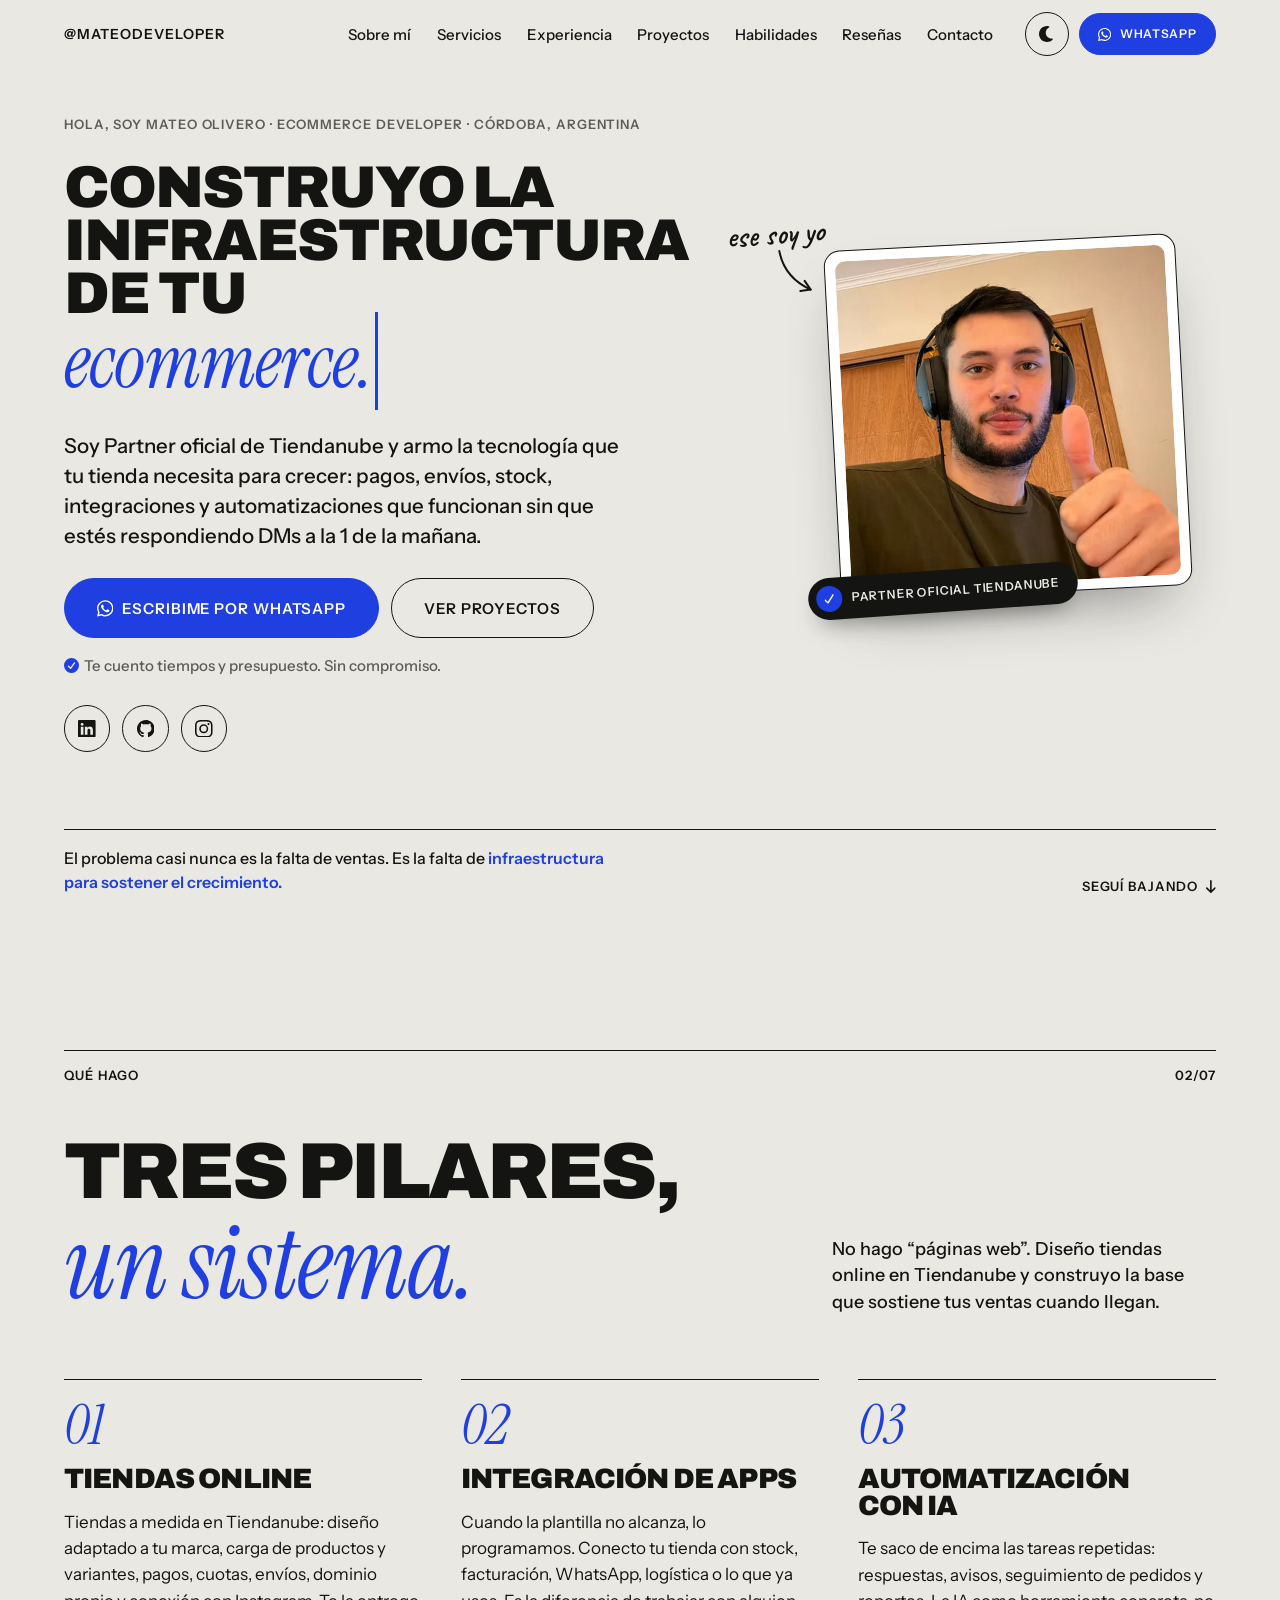
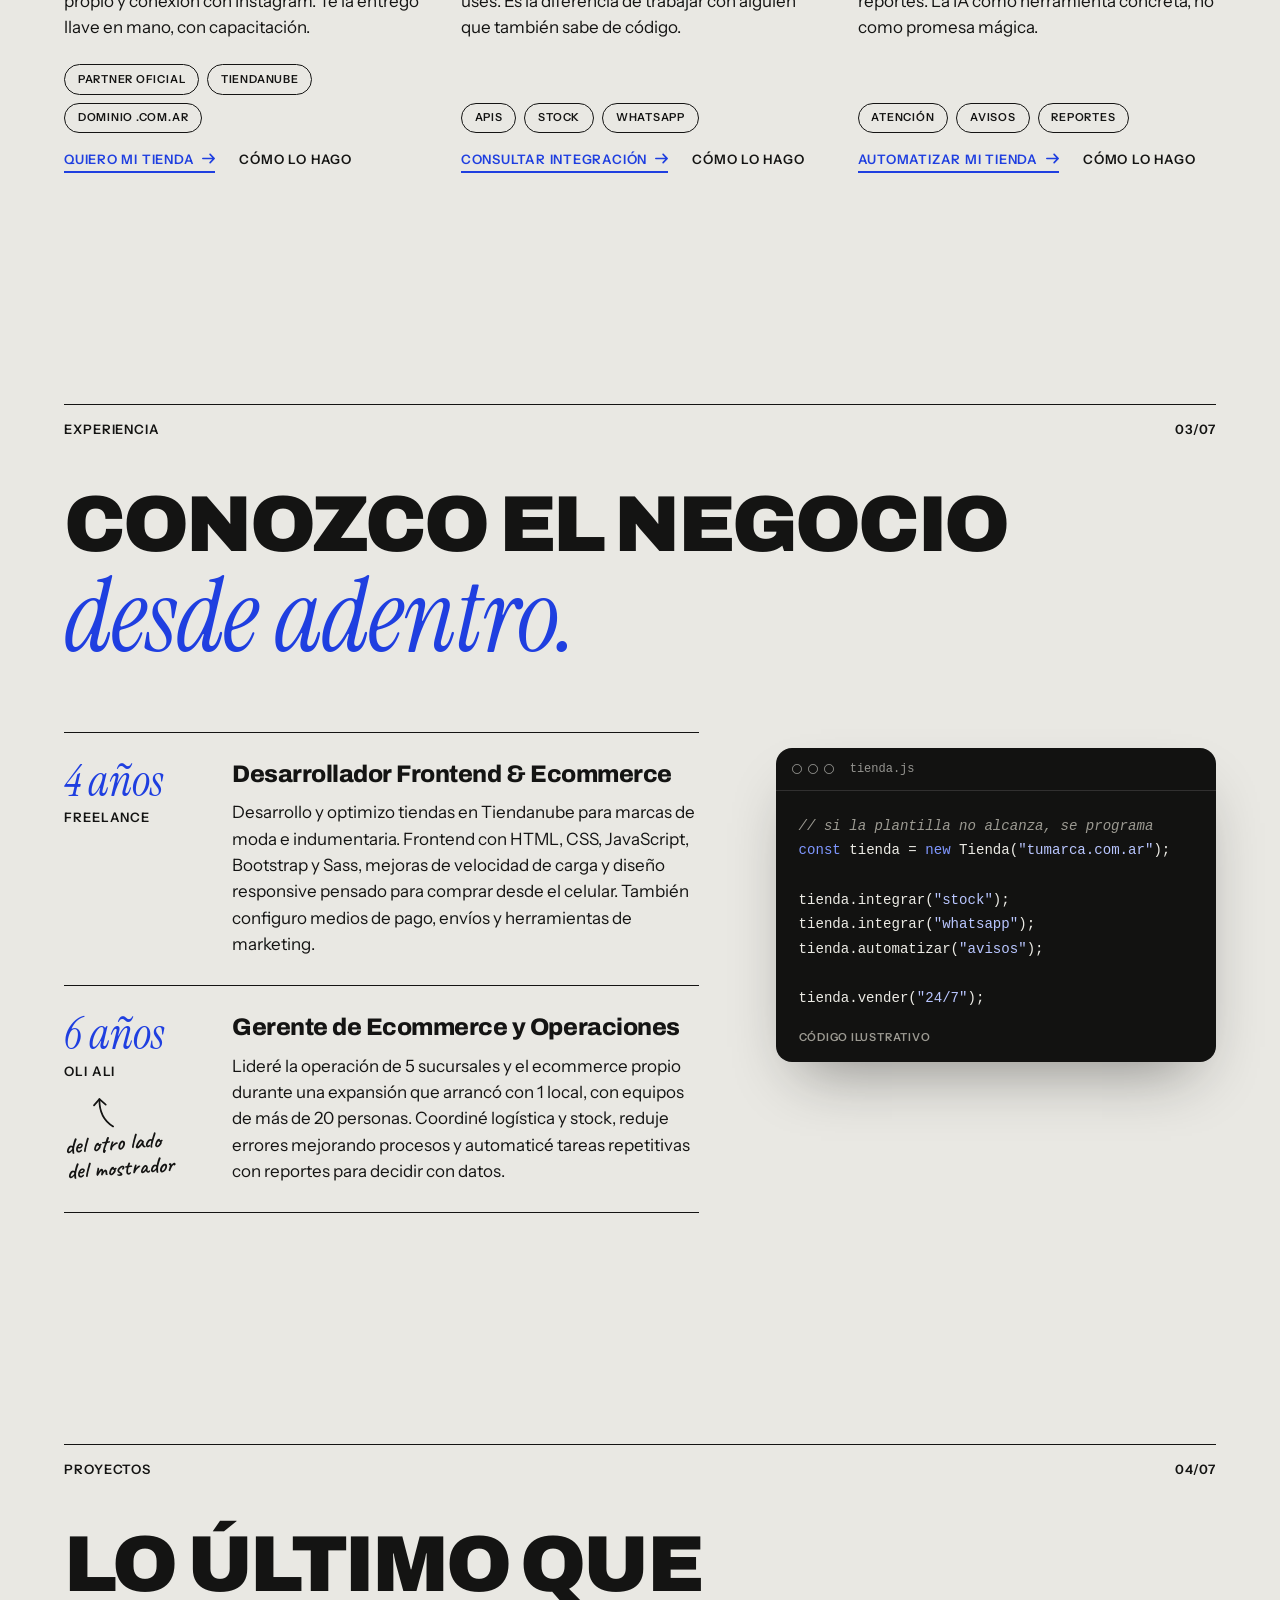
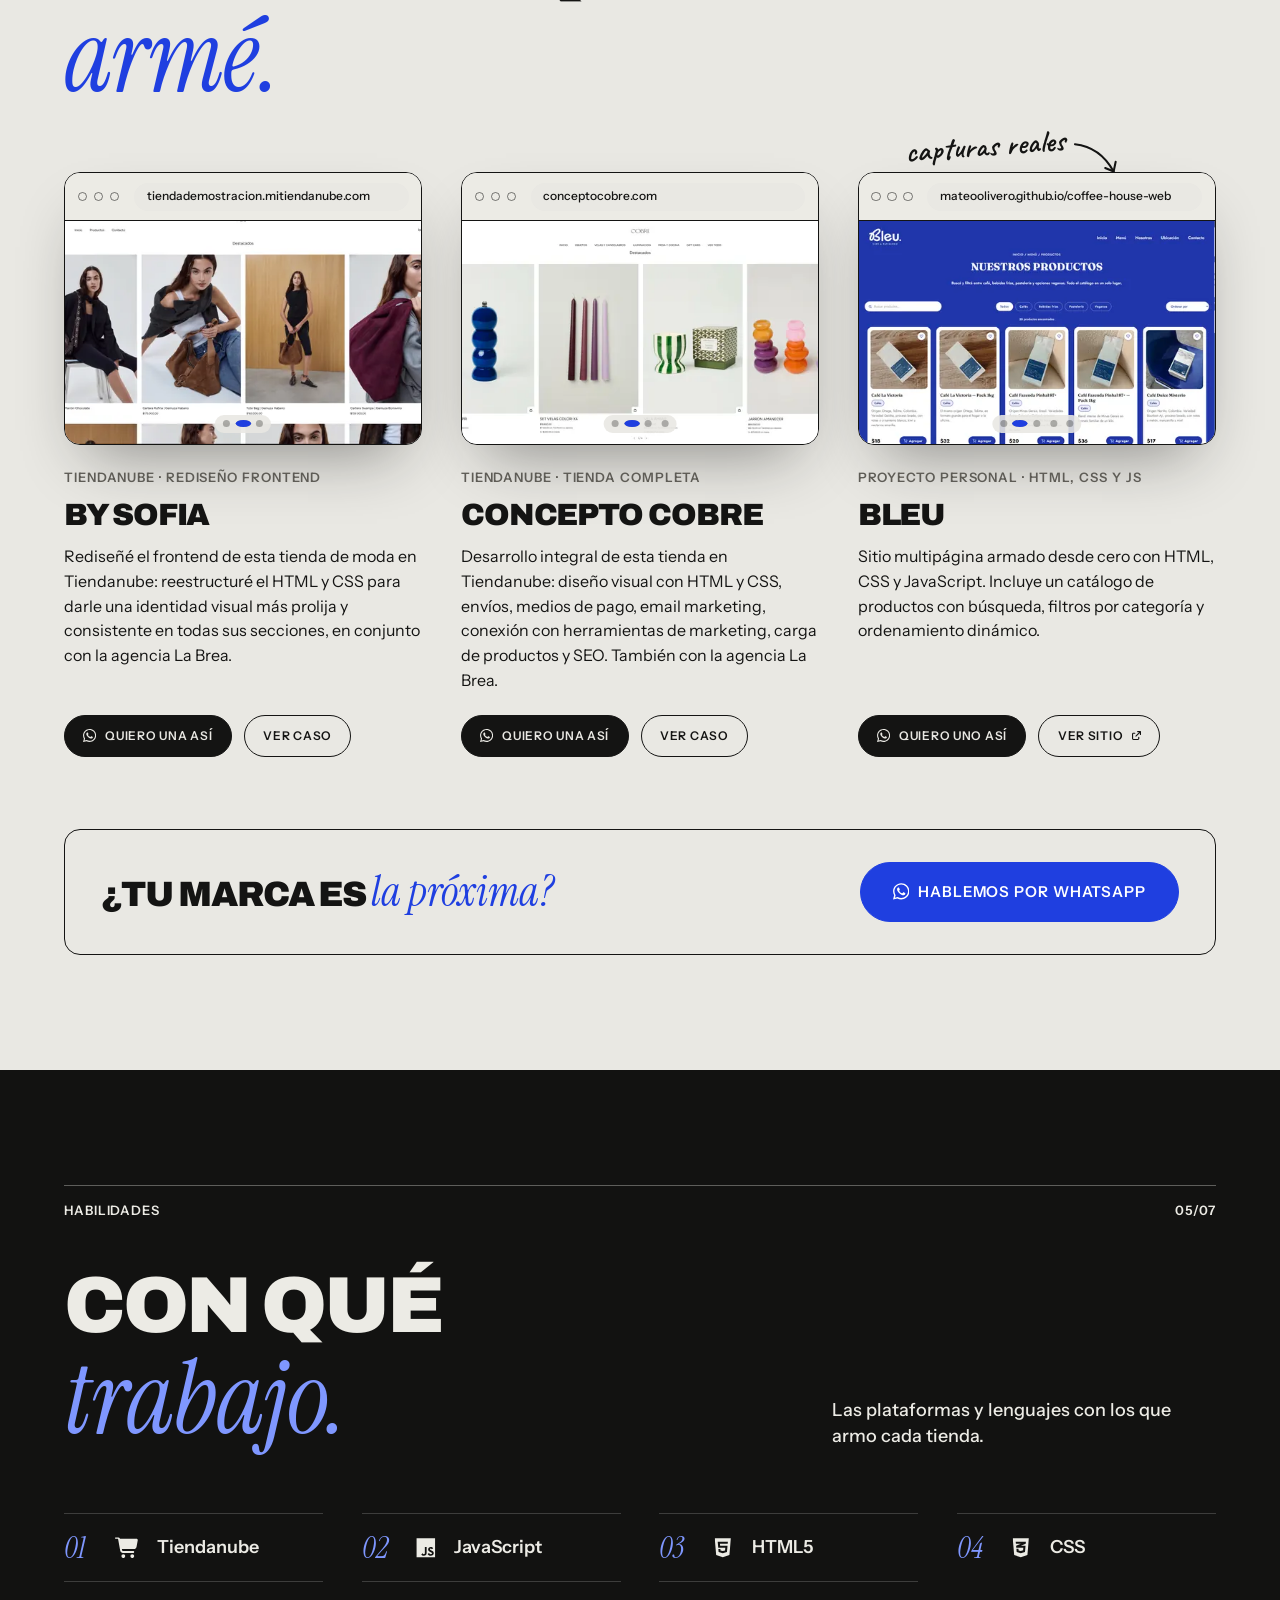
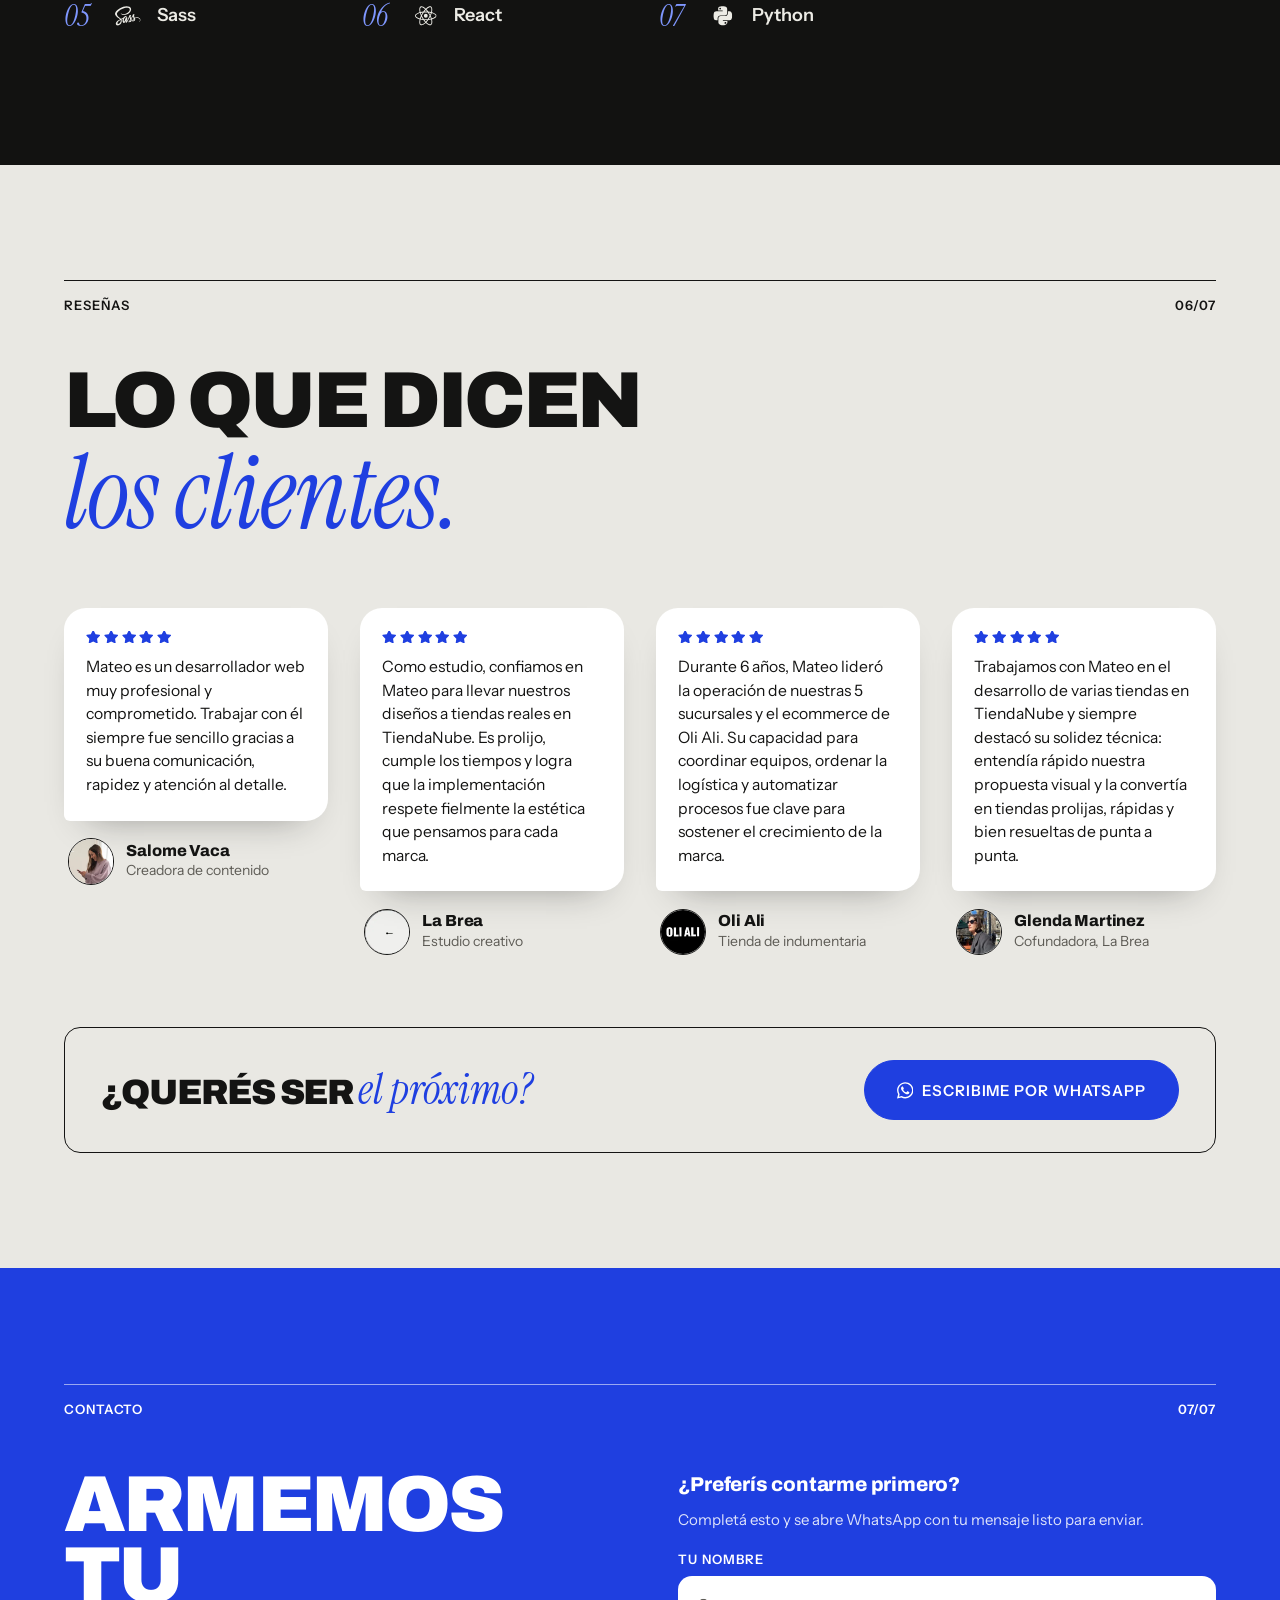
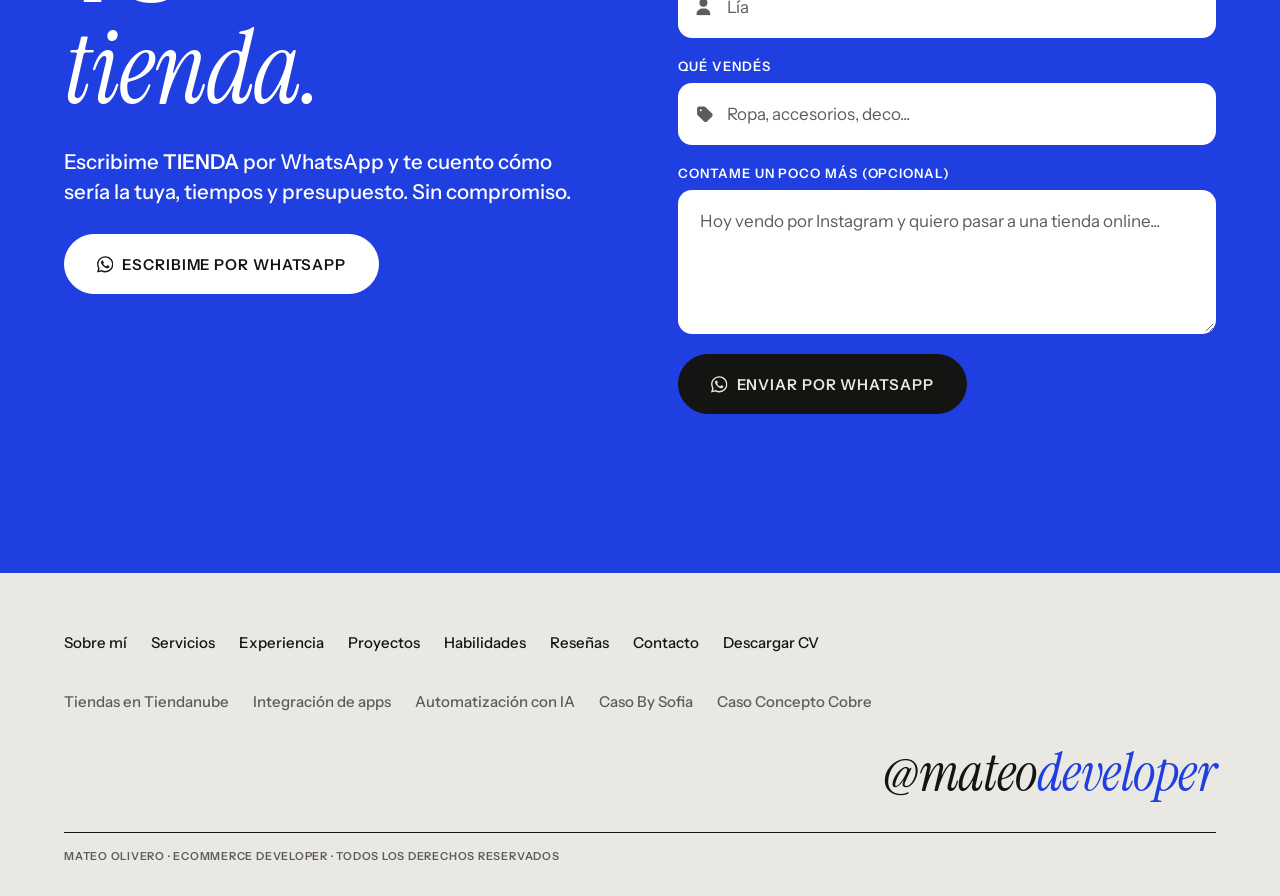
==== commit b641ed23: "Agregar páginas de servicio y casos de estudio - /servicios/tiendas-tiendanube, /servicios/integraci" ====
--- a/index.html
+++ b/index.html
@@ -75,9 +75,9 @@
                     "@type": "OfferCatalog",
                     "name": "Servicios",
                     "itemListElement": [
-                        { "@type": "Offer", "itemOffered": { "@type": "Service", "name": "Tiendas online en Tiendanube", "description": "Tiendas a medida con diseño adaptado a la marca, carga de productos y variantes, pagos, cuotas, envíos, dominio propio y conexión con Instagram." } },
-                        { "@type": "Offer", "itemOffered": { "@type": "Service", "name": "Integración de apps", "description": "Conexión de la tienda con stock, facturación, WhatsApp, logística y otras herramientas mediante APIs." } },
-                        { "@type": "Offer", "itemOffered": { "@type": "Service", "name": "Automatización con IA", "description": "Automatización de respuestas, avisos, seguimiento de pedidos y reportes." } }
+                        { "@type": "Offer", "itemOffered": { "@type": "Service", "name": "Tiendas online en Tiendanube", "url": "https://mateodeveloper.com/servicios/tiendas-tiendanube/", "description": "Tiendas a medida con diseño adaptado a la marca, carga de productos y variantes, pagos, cuotas, envíos, dominio propio y conexión con Instagram." } },
+                        { "@type": "Offer", "itemOffered": { "@type": "Service", "name": "Integración de apps", "url": "https://mateodeveloper.com/servicios/integraciones/", "description": "Conexión de la tienda con stock, facturación, WhatsApp, logística y otras herramientas mediante APIs." } },
+                        { "@type": "Offer", "itemOffered": { "@type": "Service", "name": "Automatización con IA", "url": "https://mateodeveloper.com/servicios/automatizacion-ia/", "description": "Automatización de respuestas, avisos, seguimiento de pedidos y reportes." } }
                     ]
                 }
             }
@@ -86,8 +86,9 @@
     </script>
 
     <meta name="theme-color" content="#E9E8E3">
-    <!-- Aplica el tema guardado antes de pintar (evita el parpadeo claro/oscuro) -->
-    <script src="js/theme.js"></script>
+    <!-- Aplica el tema guardado antes de pintar (evita el parpadeo claro/oscuro).
+         Si cambiás este script, actualizá su hash sha256 en _headers (Content-Security-Policy). -->
+    <script id="theme-init">(function(){var t=null;try{t=localStorage.getItem("theme")}catch(e){}if(t!=="light"&&t!=="dark"){t=window.matchMedia&&window.matchMedia("(prefers-color-scheme: dark)").matches?"dark":"light"}document.documentElement.setAttribute("data-theme",t);var m=document.querySelector('meta[name="theme-color"]');if(m)m.setAttribute("content",t==="dark"?"#121211":"#E9E8E3")})();</script>
     <link rel="icon" type="image/svg+xml" href="img/favicon.svg">
     <link rel="apple-touch-icon" href="img/apple-touch-icon.png">
     <link rel="preload" href="fonts/instrument-sans.woff2" as="font" type="font/woff2" crossorigin>
@@ -202,7 +203,7 @@
 
                     <div class="hero-visual">
                         <div class="photo-frame">
-                            <img src="img/perfil-mateo-480.webp" srcset="img/perfil-mateo-480.webp 480w, img/perfil-mateo.webp 800w" sizes="(min-width: 900px) 352px, 72vw" alt="Mateo Olivero, Ecommerce Developer y Partner de Tiendanube" id="profile-photo" width="480" height="480" fetchpriority="high">
+                            <img src="img/perfil-mateo-480.webp" srcset="img/perfil-mateo-480.webp 480w, img/perfil-mateo-640.webp 640w, img/perfil-mateo.webp 800w" sizes="(min-width: 900px) 352px, 72vw" alt="Mateo Olivero, Ecommerce Developer y Partner de Tiendanube" id="profile-photo" width="480" height="480" fetchpriority="high">
                         </div>
 
                         <span class="stamp" translate="no">
@@ -243,36 +244,45 @@
                 <ol class="pillars stagger">
                     <li class="pillar reveal">
                         <span class="pillar-num">01</span>
-                        <h3>Tiendas online</h3>
+                        <h3><a href="/servicios/tiendas-tiendanube/">Tiendas online</a></h3>
                         <p>Tiendas a medida en <span translate="no">Tiendanube</span>: diseño adaptado a tu marca, carga de productos y variantes, pagos, cuotas, envíos, dominio propio y conexión con Instagram. Te la entrego llave en mano, con capacitación.</p>
                         <ul class="chips">
                             <li>Partner oficial</li>
                             <li translate="no">Tiendanube</li>
                             <li>Dominio .com.ar</li>
                         </ul>
-                        <a href="https://wa.me/5493533688621" data-wa="Hola Mateo! Me interesa una tienda online para mi marca." target="_blank" rel="noopener" class="pillar-cta">Quiero mi tienda <svg class="icon icon-arrow-right" viewBox="0 0 512 512" aria-hidden="true"><use href="#i-arrow-right"></use></svg></a>
+                        <div class="pillar-links">
+                            <a href="https://wa.me/5493533688621" data-wa="Hola Mateo! Me interesa una tienda online para mi marca." target="_blank" rel="noopener" class="pillar-cta">Quiero mi tienda <svg class="icon icon-arrow-right" viewBox="0 0 512 512" aria-hidden="true"><use href="#i-arrow-right"></use></svg></a>
+                            <a href="/servicios/tiendas-tiendanube/" class="pillar-more">Cómo lo hago</a>
+                        </div>
                     </li>
                     <li class="pillar reveal">
                         <span class="pillar-num">02</span>
-                        <h3>Integración de apps</h3>
+                        <h3><a href="/servicios/integraciones/">Integración de apps</a></h3>
                         <p>Cuando la plantilla no alcanza, lo programamos. Conecto tu tienda con stock, facturación, WhatsApp, logística o lo que ya uses. Es la diferencia de trabajar con alguien que también sabe de código.</p>
                         <ul class="chips">
                             <li>APIs</li>
                             <li>Stock</li>
                             <li>WhatsApp</li>
                         </ul>
-                        <a href="https://wa.me/5493533688621" data-wa="Hola Mateo! Quiero integrar mi tienda con otras herramientas (stock, facturación, WhatsApp...)." target="_blank" rel="noopener" class="pillar-cta">Consultar integración <svg class="icon icon-arrow-right" viewBox="0 0 512 512" aria-hidden="true"><use href="#i-arrow-right"></use></svg></a>
+                        <div class="pillar-links">
+                            <a href="https://wa.me/5493533688621" data-wa="Hola Mateo! Quiero integrar mi tienda con otras herramientas (stock, facturación, WhatsApp...)." target="_blank" rel="noopener" class="pillar-cta">Consultar integración <svg class="icon icon-arrow-right" viewBox="0 0 512 512" aria-hidden="true"><use href="#i-arrow-right"></use></svg></a>
+                            <a href="/servicios/integraciones/" class="pillar-more">Cómo lo hago</a>
+                        </div>
                     </li>
                     <li class="pillar reveal">
                         <span class="pillar-num">03</span>
-                        <h3>Automatización con IA</h3>
+                        <h3><a href="/servicios/automatizacion-ia/">Automatización con IA</a></h3>
                         <p>Te saco de encima las tareas repetidas: respuestas, avisos, seguimiento de pedidos y reportes. La IA como herramienta concreta, no como promesa mágica.</p>
                         <ul class="chips">
                             <li>Atención</li>
                             <li>Avisos</li>
                             <li>Reportes</li>
                         </ul>
-                        <a href="https://wa.me/5493533688621" data-wa="Hola Mateo! Quiero automatizar tareas de mi tienda (respuestas, avisos, pedidos)." target="_blank" rel="noopener" class="pillar-cta">Automatizar mi tienda <svg class="icon icon-arrow-right" viewBox="0 0 512 512" aria-hidden="true"><use href="#i-arrow-right"></use></svg></a>
+                        <div class="pillar-links">
+                            <a href="https://wa.me/5493533688621" data-wa="Hola Mateo! Quiero automatizar tareas de mi tienda (respuestas, avisos, pedidos)." target="_blank" rel="noopener" class="pillar-cta">Automatizar mi tienda <svg class="icon icon-arrow-right" viewBox="0 0 512 512" aria-hidden="true"><use href="#i-arrow-right"></use></svg></a>
+                            <a href="/servicios/automatizacion-ia/" class="pillar-more">Cómo lo hago</a>
+                        </div>
                     </li>
                 </ol>
             </div>
@@ -381,11 +391,11 @@
                             </div>
                         </div>
                         <p class="label project-tags"><span translate="no">Tiendanube</span> · Rediseño frontend</p>
-                        <h3 translate="no">By Sofia</h3>
+                        <h3 translate="no"><a href="/proyectos/by-sofia/">By Sofia</a></h3>
                         <p>Rediseñé el frontend de esta tienda de moda en <span translate="no">Tiendanube</span>: reestructuré el HTML y CSS para darle una identidad visual más prolija y consistente en todas sus secciones, en conjunto con la agencia <span translate="no">La Brea</span>.</p>
                         <div class="btn-group">
                             <a href="https://wa.me/5493533688621" data-wa="Hola Mateo! Vi el proyecto By Sofia en tu web y quiero algo así para mi marca." target="_blank" rel="noopener" class="btn btn-ink btn-sm"><svg class="icon icon-whatsapp" viewBox="0 0 448 512" aria-hidden="true"><use href="#i-whatsapp"></use></svg> Quiero una así</a>
-                            <a href="https://tiendademostracion.mitiendanube.com/" target="_blank" rel="noopener" class="btn btn-outline btn-sm">Ver tienda <svg class="icon icon-arrow-up-right-from-square" viewBox="0 0 512 512" aria-hidden="true"><use href="#i-arrow-up-right-from-square"></use></svg></a>
+                            <a href="/proyectos/by-sofia/" class="btn btn-outline btn-sm">Ver caso</a>
                         </div>
                     </article>
 
@@ -406,11 +416,11 @@
                             </div>
                         </div>
                         <p class="label project-tags"><span translate="no">Tiendanube</span> · Tienda completa</p>
-                        <h3 translate="no">Concepto Cobre</h3>
+                        <h3 translate="no"><a href="/proyectos/concepto-cobre/">Concepto Cobre</a></h3>
                         <p>Desarrollo integral de esta tienda en <span translate="no">Tiendanube</span>: diseño visual con HTML y CSS, envíos, medios de pago, email marketing, conexión con herramientas de marketing, carga de productos y SEO. También con la agencia <span translate="no">La Brea</span>.</p>
                         <div class="btn-group">
                             <a href="https://wa.me/5493533688621" data-wa="Hola Mateo! Vi el proyecto Concepto Cobre en tu web y quiero algo así para mi marca." target="_blank" rel="noopener" class="btn btn-ink btn-sm"><svg class="icon icon-whatsapp" viewBox="0 0 448 512" aria-hidden="true"><use href="#i-whatsapp"></use></svg> Quiero una así</a>
-                            <a href="https://www.conceptocobre.com/" target="_blank" rel="noopener" class="btn btn-outline btn-sm">Ver tienda <svg class="icon icon-arrow-up-right-from-square" viewBox="0 0 512 512" aria-hidden="true"><use href="#i-arrow-up-right-from-square"></use></svg></a>
+                            <a href="/proyectos/concepto-cobre/" class="btn btn-outline btn-sm">Ver caso</a>
                         </div>
                     </article>
 
@@ -615,6 +625,13 @@
                 <li><a href="#contact">Contacto</a></li>
                 <li><a href="docs/cv-mateo-olivero.pdf" download="cv-mateo-olivero.pdf" target="_blank">Descargar CV</a></li>
             </ul>
+            <ul class="footer-links footer-links--secondary">
+                <li><a href="/servicios/tiendas-tiendanube/">Tiendas en Tiendanube</a></li>
+                <li><a href="/servicios/integraciones/">Integración de apps</a></li>
+                <li><a href="/servicios/automatizacion-ia/">Automatización con IA</a></li>
+                <li><a href="/proyectos/by-sofia/">Caso By Sofia</a></li>
+                <li><a href="/proyectos/concepto-cobre/">Caso Concepto Cobre</a></li>
+            </ul>
 
             <p class="signature" translate="no">@mateo<span>developer</span></p>
         </div>
--- a/css/style.css
+++ b/css/style.css
@@ -1822,3 +1822,458 @@
         transition: opacity 0.2s ease, visibility 0.2s;
     }
 }
+
+/* ==========================================================================
+   Páginas internas: servicios y casos de estudio
+   ========================================================================== */
+
+.page-hero {
+    padding-top: calc(var(--topbar-h) + clamp(2.5rem, 6vw, 4.5rem));
+}
+
+.breadcrumb {
+    display: flex;
+    flex-wrap: wrap;
+    align-items: center;
+    gap: 0.5rem;
+    margin-bottom: 1.75rem;
+    color: var(--muted);
+}
+
+.breadcrumb a:hover {
+    color: var(--accent);
+}
+
+.breadcrumb [aria-current] {
+    color: var(--fg);
+}
+
+.page-hero-grid {
+    display: grid;
+    grid-template-columns: minmax(0, 1.25fr) minmax(0, 0.85fr);
+    align-items: center;
+    gap: clamp(2.5rem, 6vw, 5.5rem);
+}
+
+.page-hero-text {
+    display: flex;
+    flex-direction: column;
+    align-items: flex-start;
+    gap: 1.6rem;
+}
+
+.page-hero-visual {
+    position: relative;
+}
+
+.page-hero-visual .browser {
+    transform: rotate(-3deg);
+}
+
+.page-hero-visual .code-window {
+    margin-top: 0;
+}
+
+.hand-note--page {
+    position: absolute;
+    right: -0.5rem;
+    bottom: -3.25rem;
+    display: flex;
+    align-items: flex-end;
+    gap: 0.25rem;
+}
+
+.hand-note--page .hand-arrow {
+    transform: scaleY(-1) rotate(-15deg);
+}
+
+.split {
+    display: grid;
+    grid-template-columns: minmax(0, 1fr) minmax(0, 1fr);
+    align-items: center;
+    gap: clamp(2.5rem, 6vw, 5.5rem);
+}
+
+.prose {
+    max-width: 42rem;
+}
+
+.prose p {
+    font-size: 1.0625rem;
+}
+
+.prose p + p {
+    margin-top: 1rem;
+}
+
+.prose strong {
+    font-weight: 600;
+}
+
+/* Chat: burbujas blancas (cliente) y cobalto (marca) */
+.chat {
+    display: flex;
+    flex-direction: column;
+    gap: 0.75rem;
+    width: min(100%, 26rem);
+}
+
+.msg {
+    max-width: 85%;
+    padding: 0.8rem 1.1rem;
+    font-weight: 500;
+    line-height: 1.4;
+    box-shadow: 0 14px 28px -20px var(--shadow-color);
+}
+
+.msg--client {
+    align-self: flex-start;
+    background: var(--surface);
+    border-radius: 18px 18px 18px 4px;
+}
+
+.msg--brand {
+    align-self: flex-end;
+    background: var(--fill);
+    color: var(--on-fill);
+    border-radius: 18px 18px 4px 18px;
+}
+
+.chat-caption {
+    margin-top: 0.5rem;
+    color: var(--muted);
+}
+
+/* Checklist: círculo cobalto con check blanco */
+.checklist {
+    display: grid;
+    grid-template-columns: repeat(2, minmax(0, 1fr));
+    column-gap: clamp(1.5rem, 4vw, 3.5rem);
+}
+
+.checklist li {
+    display: flex;
+    align-items: flex-start;
+    gap: 0.85rem;
+    padding: 1.1rem 0;
+    border-top: 1px solid var(--soft-line);
+    font-size: 1.0625rem;
+    font-weight: 500;
+}
+
+.check {
+    display: grid;
+    place-items: center;
+    width: 1.6rem;
+    height: 1.6rem;
+    margin-top: -0.05rem;
+    border-radius: 50%;
+    background: var(--fill);
+    color: var(--on-fill);
+    font-size: 0.7rem;
+    flex-shrink: 0;
+}
+
+/* Pasos del proceso */
+.steps {
+    display: grid;
+    grid-template-columns: repeat(4, minmax(0, 1fr));
+    gap: clamp(1.5rem, 3vw, 2.5rem);
+}
+
+.step {
+    display: flex;
+    flex-direction: column;
+    gap: 0.7rem;
+    padding-top: 1.25rem;
+    border-top: var(--line);
+}
+
+.step-num {
+    font-family: var(--f-acento);
+    font-style: italic;
+    font-size: 3rem;
+    line-height: 0.9;
+    color: var(--accent);
+}
+
+.step h3 {
+    font-family: var(--f-titular);
+    font-weight: 900;
+    font-size: 1.25rem;
+    text-transform: uppercase;
+    letter-spacing: -0.03em;
+    line-height: 0.95;
+}
+
+.step p {
+    font-size: 1rem;
+}
+
+/* Preguntas frecuentes */
+.faq {
+    max-width: 52rem;
+}
+
+.faq details {
+    border-top: var(--line);
+}
+
+.faq details:last-child {
+    border-bottom: var(--line);
+}
+
+.faq summary {
+    display: flex;
+    justify-content: space-between;
+    align-items: baseline;
+    gap: 1.5rem;
+    padding: 1.3rem 0;
+    cursor: pointer;
+    list-style: none;
+    font-family: var(--f-titular);
+    font-weight: 800;
+    font-size: clamp(1.1rem, 1.8vw, 1.3rem);
+    letter-spacing: -0.01em;
+    line-height: 1.2;
+}
+
+.faq summary::-webkit-details-marker {
+    display: none;
+}
+
+.faq summary::after {
+    content: "+";
+    font-family: var(--f-acento);
+    font-style: italic;
+    font-weight: 400;
+    font-size: 2rem;
+    line-height: 0.6;
+    color: var(--accent);
+    transition: transform 0.25s ease;
+}
+
+.faq details[open] summary::after {
+    transform: rotate(45deg);
+}
+
+.faq details p {
+    max-width: 44rem;
+    padding-bottom: 1.4rem;
+}
+
+/* Datos del caso */
+.case-facts {
+    display: grid;
+    grid-template-columns: repeat(4, minmax(0, 1fr));
+    gap: clamp(1rem, 2.5vw, 2rem);
+    margin-top: clamp(2.5rem, 5vw, 4rem);
+}
+
+.fact {
+    display: flex;
+    flex-direction: column;
+    gap: 0.35rem;
+    padding-top: 1rem;
+    border-top: var(--line);
+}
+
+.fact .label {
+    color: var(--muted);
+}
+
+.fact strong {
+    font-family: var(--f-titular);
+    font-weight: 800;
+    font-size: 1.125rem;
+    line-height: 1.2;
+}
+
+/* Quién hizo qué */
+.roles {
+    display: grid;
+    grid-template-columns: repeat(2, minmax(0, 1fr));
+    gap: clamp(1.5rem, 3vw, 2.5rem);
+    margin-top: clamp(2.5rem, 5vw, 3.5rem);
+}
+
+.quote {
+    margin-top: clamp(3rem, 6vw, 4.5rem);
+}
+
+.role {
+    padding: 1.5rem;
+    border: var(--line);
+    border-radius: var(--radius);
+}
+
+.role .label {
+    color: var(--muted);
+}
+
+.role h3 {
+    margin: 0.4rem 0 0.6rem;
+    font-family: var(--f-titular);
+    font-weight: 900;
+    font-size: 1.4rem;
+    text-transform: uppercase;
+    letter-spacing: -0.03em;
+}
+
+.role--me {
+    background: var(--fill);
+    border-color: var(--fill);
+    color: var(--on-fill);
+}
+
+.role--me .label {
+    color: var(--on-fill);
+    opacity: 0.85;
+}
+
+/* Galería de capturas */
+.gallery {
+    display: grid;
+    grid-template-columns: repeat(2, minmax(0, 1fr));
+    gap: clamp(1.5rem, 3vw, 2.5rem);
+}
+
+.gallery figure {
+    display: flex;
+    flex-direction: column;
+    gap: 0.75rem;
+}
+
+.gallery .browser {
+    margin: 0;
+}
+
+.gallery .browser img {
+    width: 100%;
+    height: auto;
+    aspect-ratio: 16 / 10;
+    object-fit: cover;
+    object-position: top;
+}
+
+.gallery figcaption {
+    color: var(--muted);
+}
+
+/* Testimonio destacado */
+.quote {
+    max-width: 48rem;
+}
+
+.quote .bubble p {
+    font-size: clamp(1.1rem, 1.8vw, 1.3rem);
+    font-weight: 500;
+    line-height: 1.45;
+}
+
+/* Tarjetas de enlaces relacionados */
+.link-cards {
+    display: grid;
+    grid-template-columns: repeat(auto-fit, minmax(min(100%, 15rem), 1fr));
+    gap: clamp(1rem, 2.5vw, 1.75rem);
+}
+
+.link-card {
+    display: flex;
+    flex-direction: column;
+    gap: 0.6rem;
+    min-height: 10rem;
+    padding: 1.4rem 1.5rem 1.5rem;
+    border: var(--line);
+    border-radius: var(--radius);
+    transition: background-color 0.2s ease, color 0.2s ease, transform 0.2s ease;
+}
+
+.link-card .label {
+    color: var(--muted);
+}
+
+.link-card strong {
+    font-family: var(--f-titular);
+    font-weight: 900;
+    font-size: 1.35rem;
+    text-transform: uppercase;
+    letter-spacing: -0.03em;
+    line-height: 0.95;
+}
+
+.link-card .icon {
+    margin-top: auto;
+    color: var(--accent);
+}
+
+.link-card:hover {
+    background: var(--fg);
+    color: var(--bg);
+    transform: translateY(-3px);
+}
+
+.link-card:hover .label,
+.link-card:hover .icon {
+    color: inherit;
+}
+
+/* Enlaces secundarios en la home */
+.pillar h3 a:hover,
+.project-card h3 a:hover {
+    color: var(--accent);
+}
+
+.pillar-links {
+    display: flex;
+    flex-wrap: wrap;
+    align-items: center;
+    gap: 0.75rem 1.5rem;
+}
+
+.pillar-more {
+    font-size: 0.8125rem;
+    font-weight: 600;
+    letter-spacing: 0.06em;
+    text-transform: uppercase;
+    border-bottom: 2px solid transparent;
+    padding-bottom: 0.15rem;
+}
+
+.pillar-more:hover {
+    border-bottom-color: currentColor;
+}
+
+.footer-links--secondary a {
+    color: var(--muted);
+}
+
+@media (max-width: 900px) {
+    .page-hero-grid,
+    .split {
+        grid-template-columns: minmax(0, 1fr);
+    }
+
+    .page-hero-visual {
+        margin: 0.5rem 0.5rem 2.5rem;
+    }
+
+    .steps,
+    .case-facts {
+        grid-template-columns: repeat(2, minmax(0, 1fr));
+    }
+
+    .hand-note--page {
+        right: 0;
+        bottom: -3rem;
+    }
+}
+
+@media (max-width: 600px) {
+    .checklist,
+    .roles,
+    .gallery,
+    .steps {
+        grid-template-columns: minmax(0, 1fr);
+    }
+}
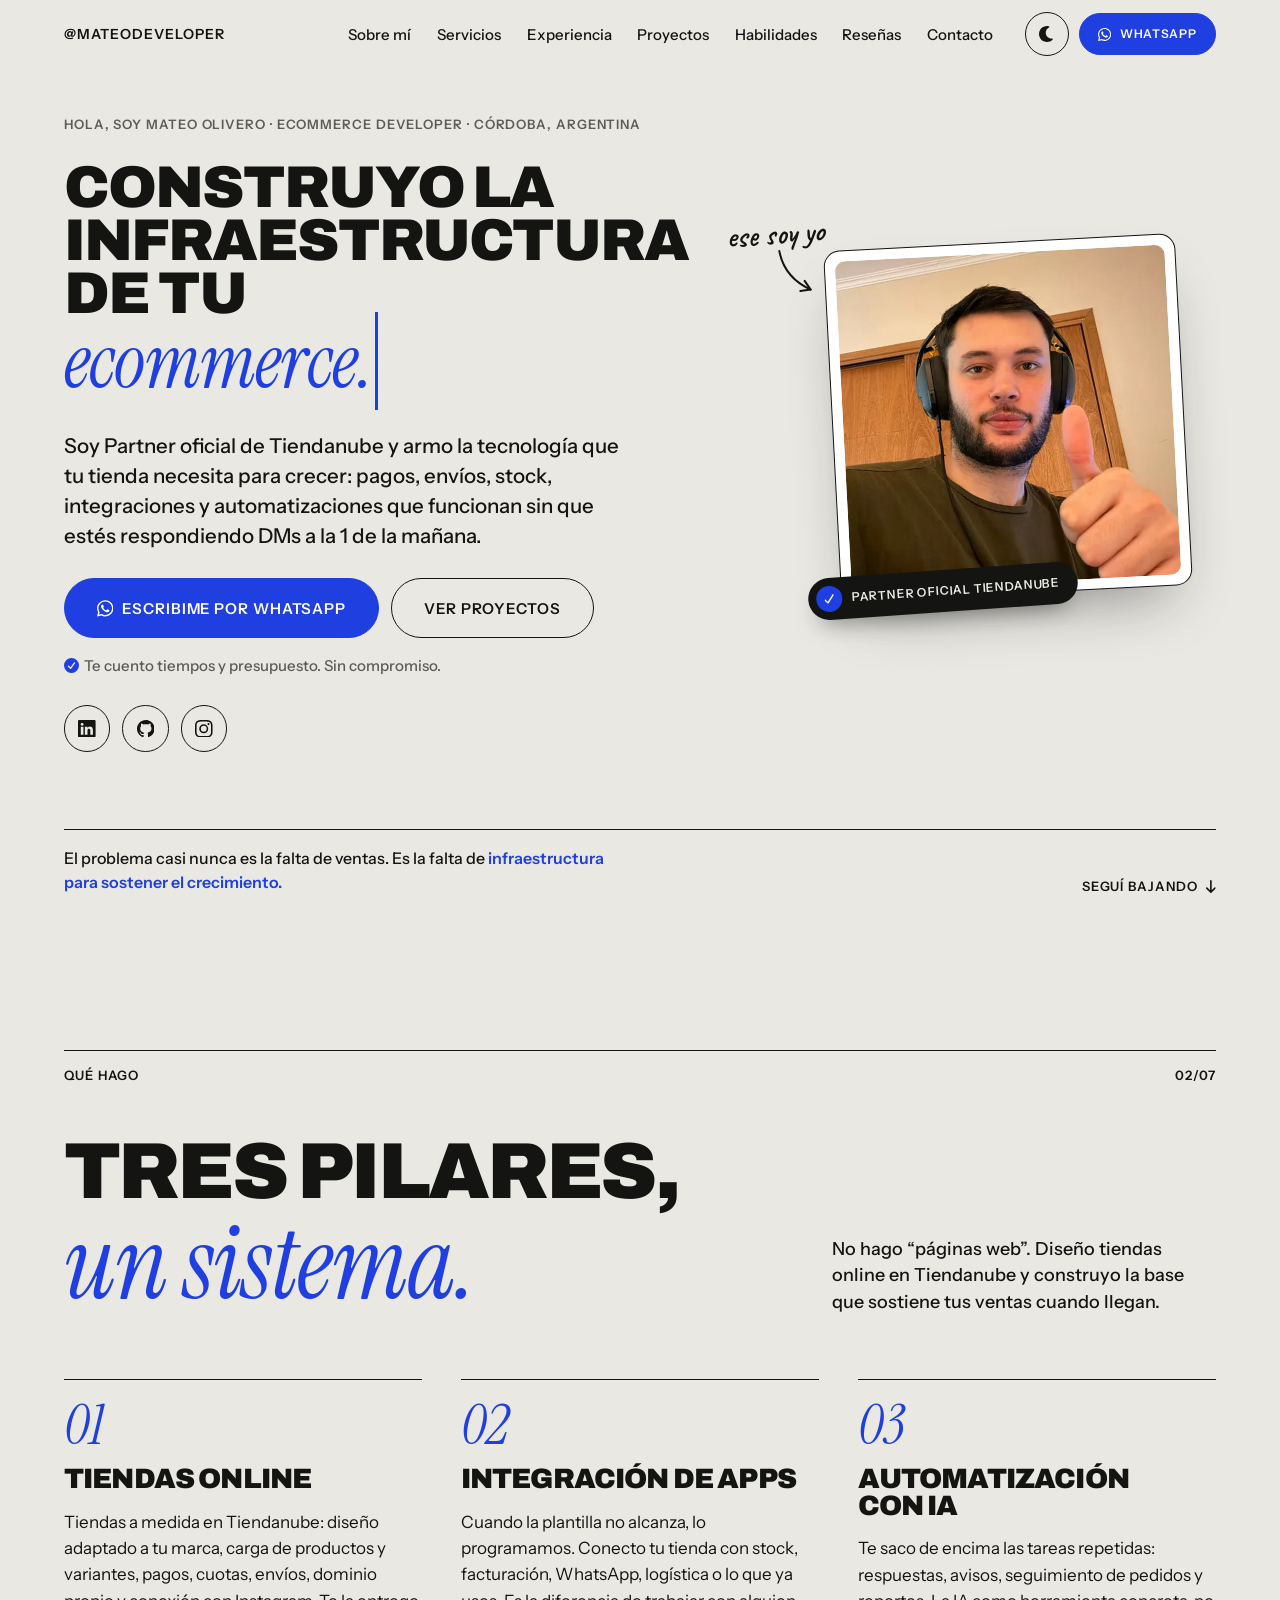
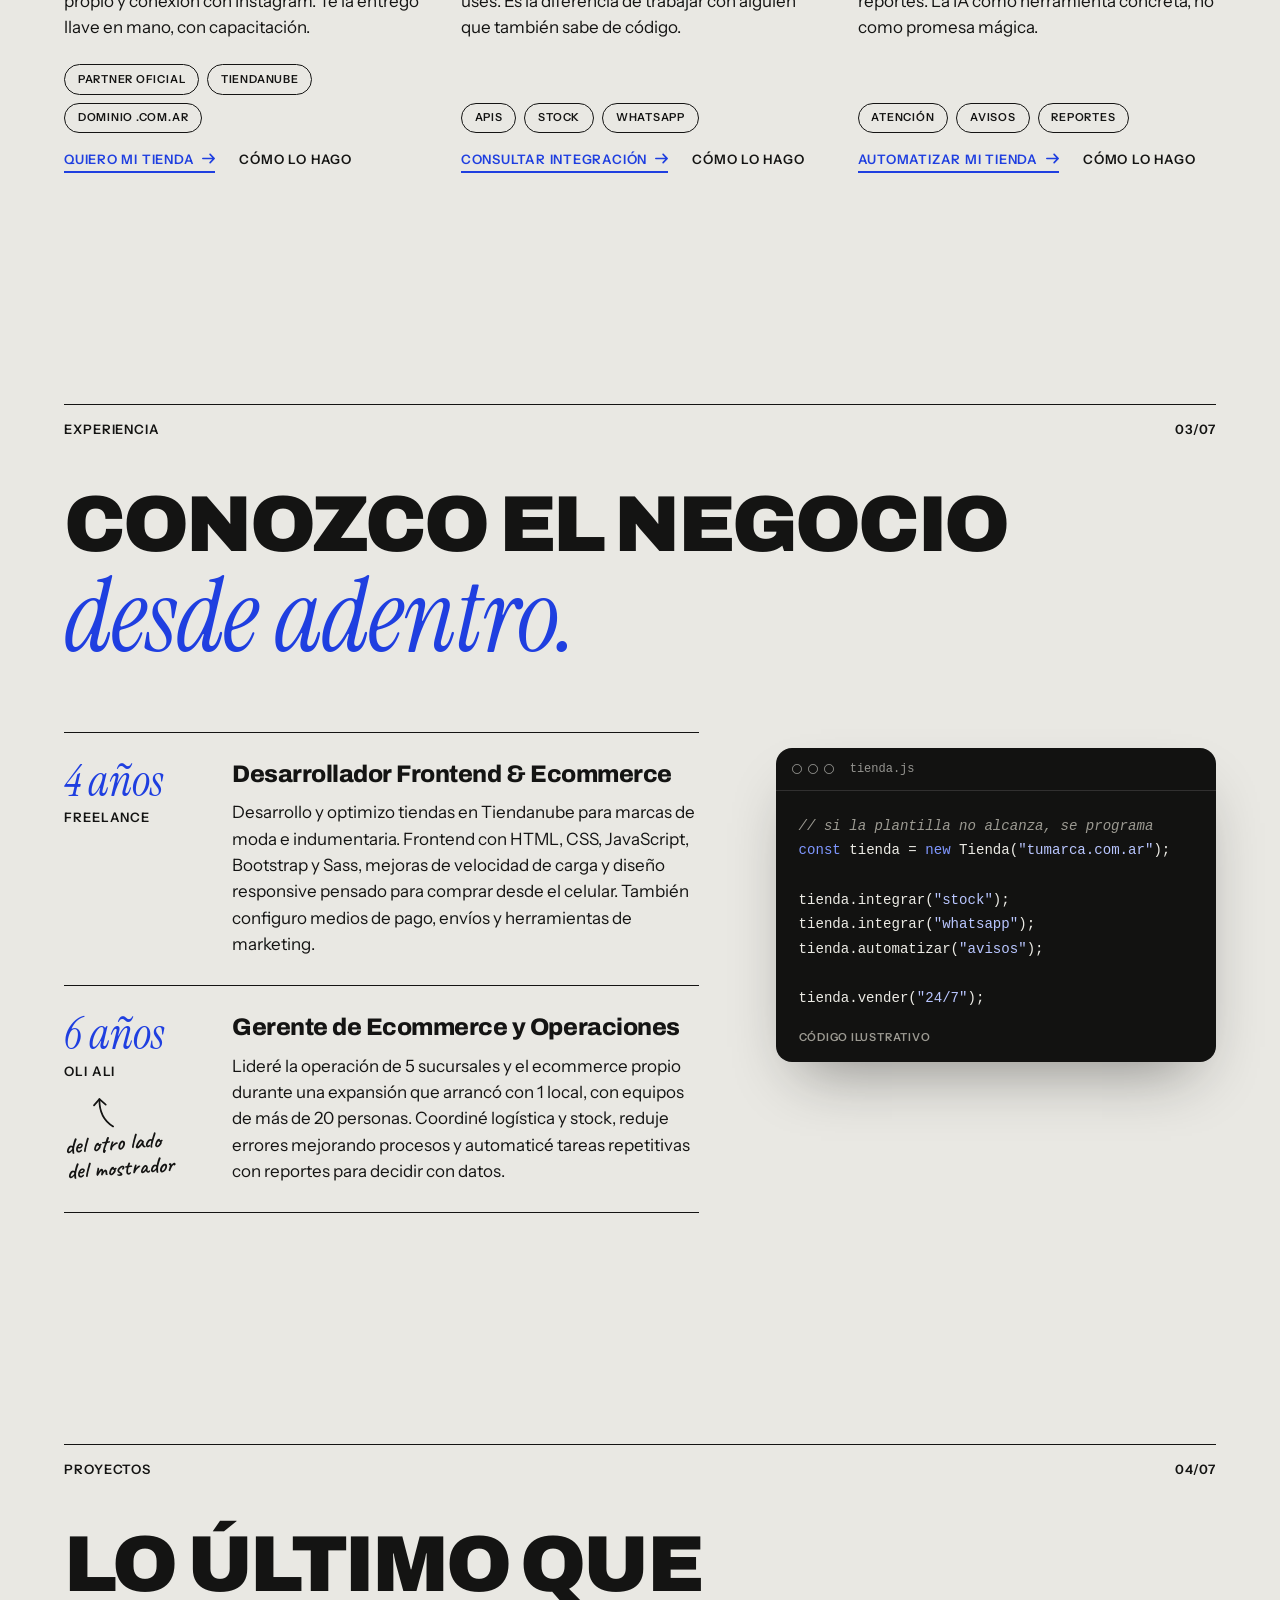
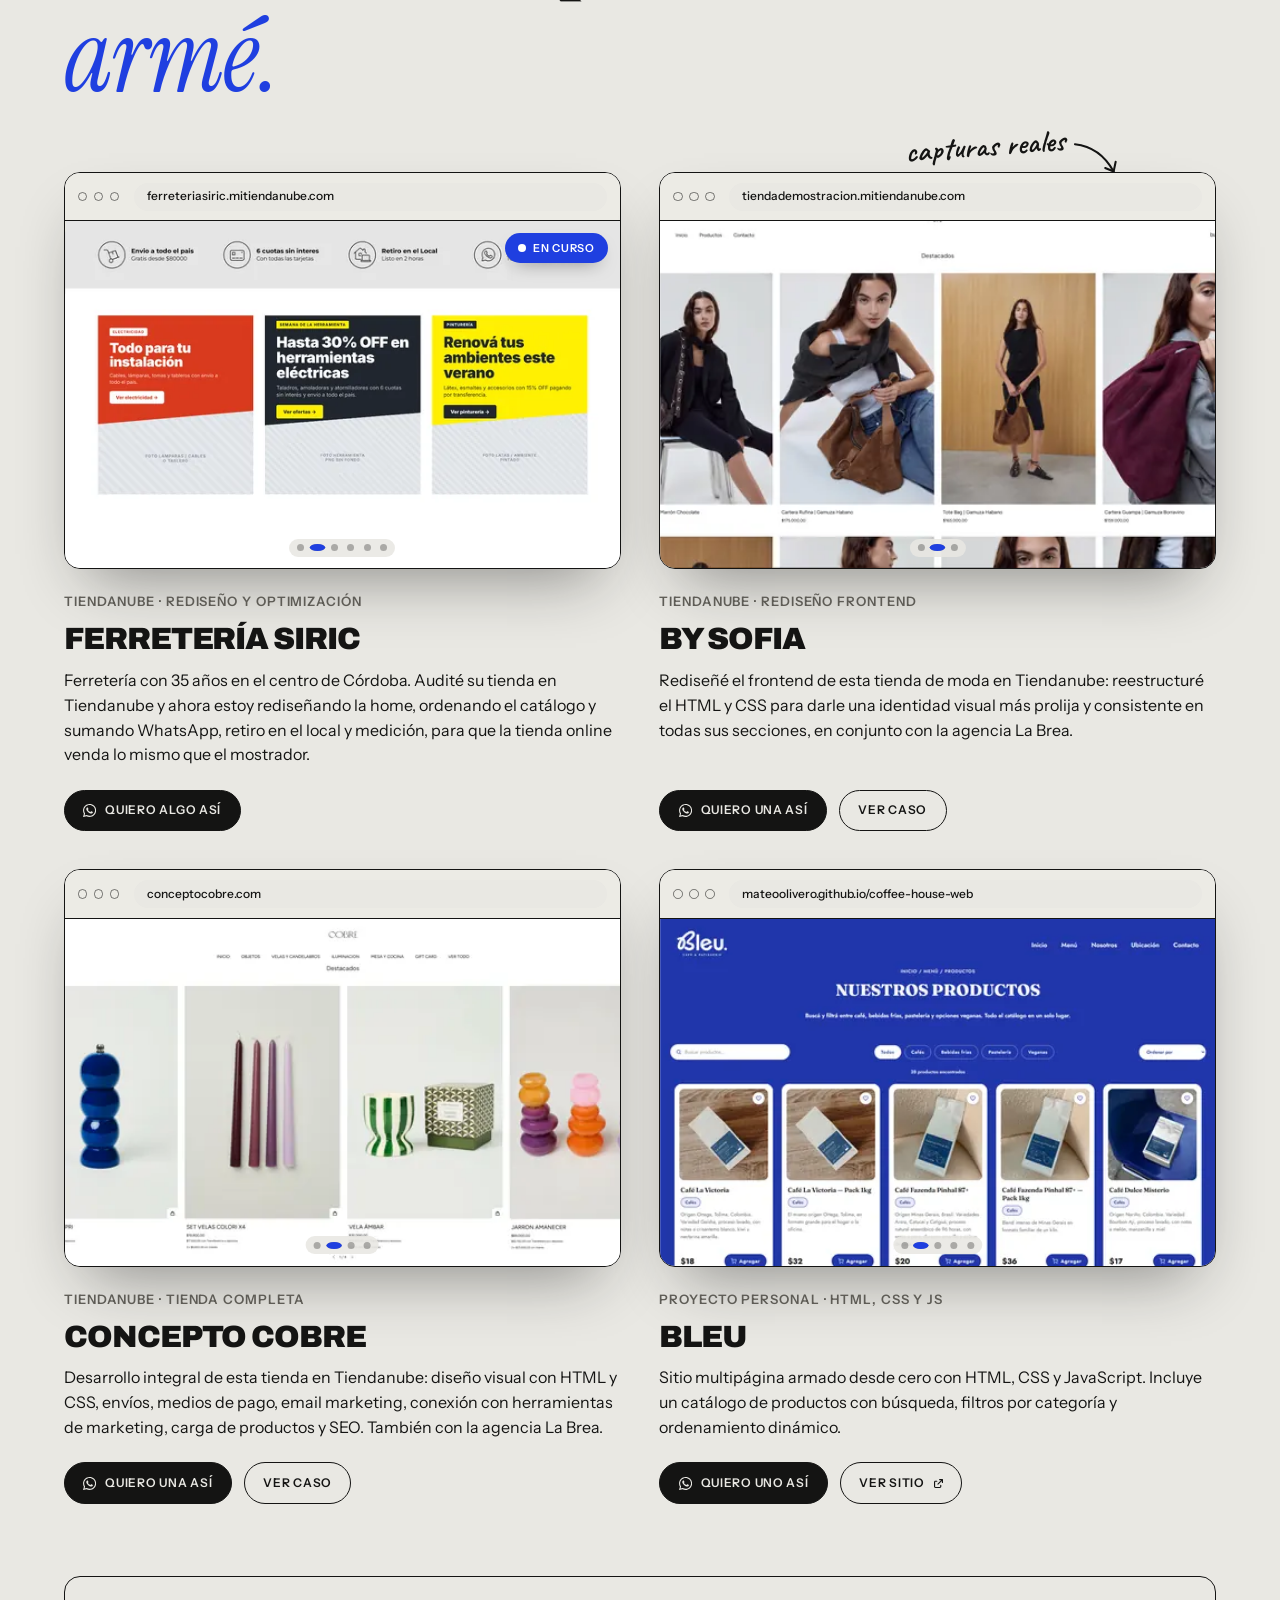
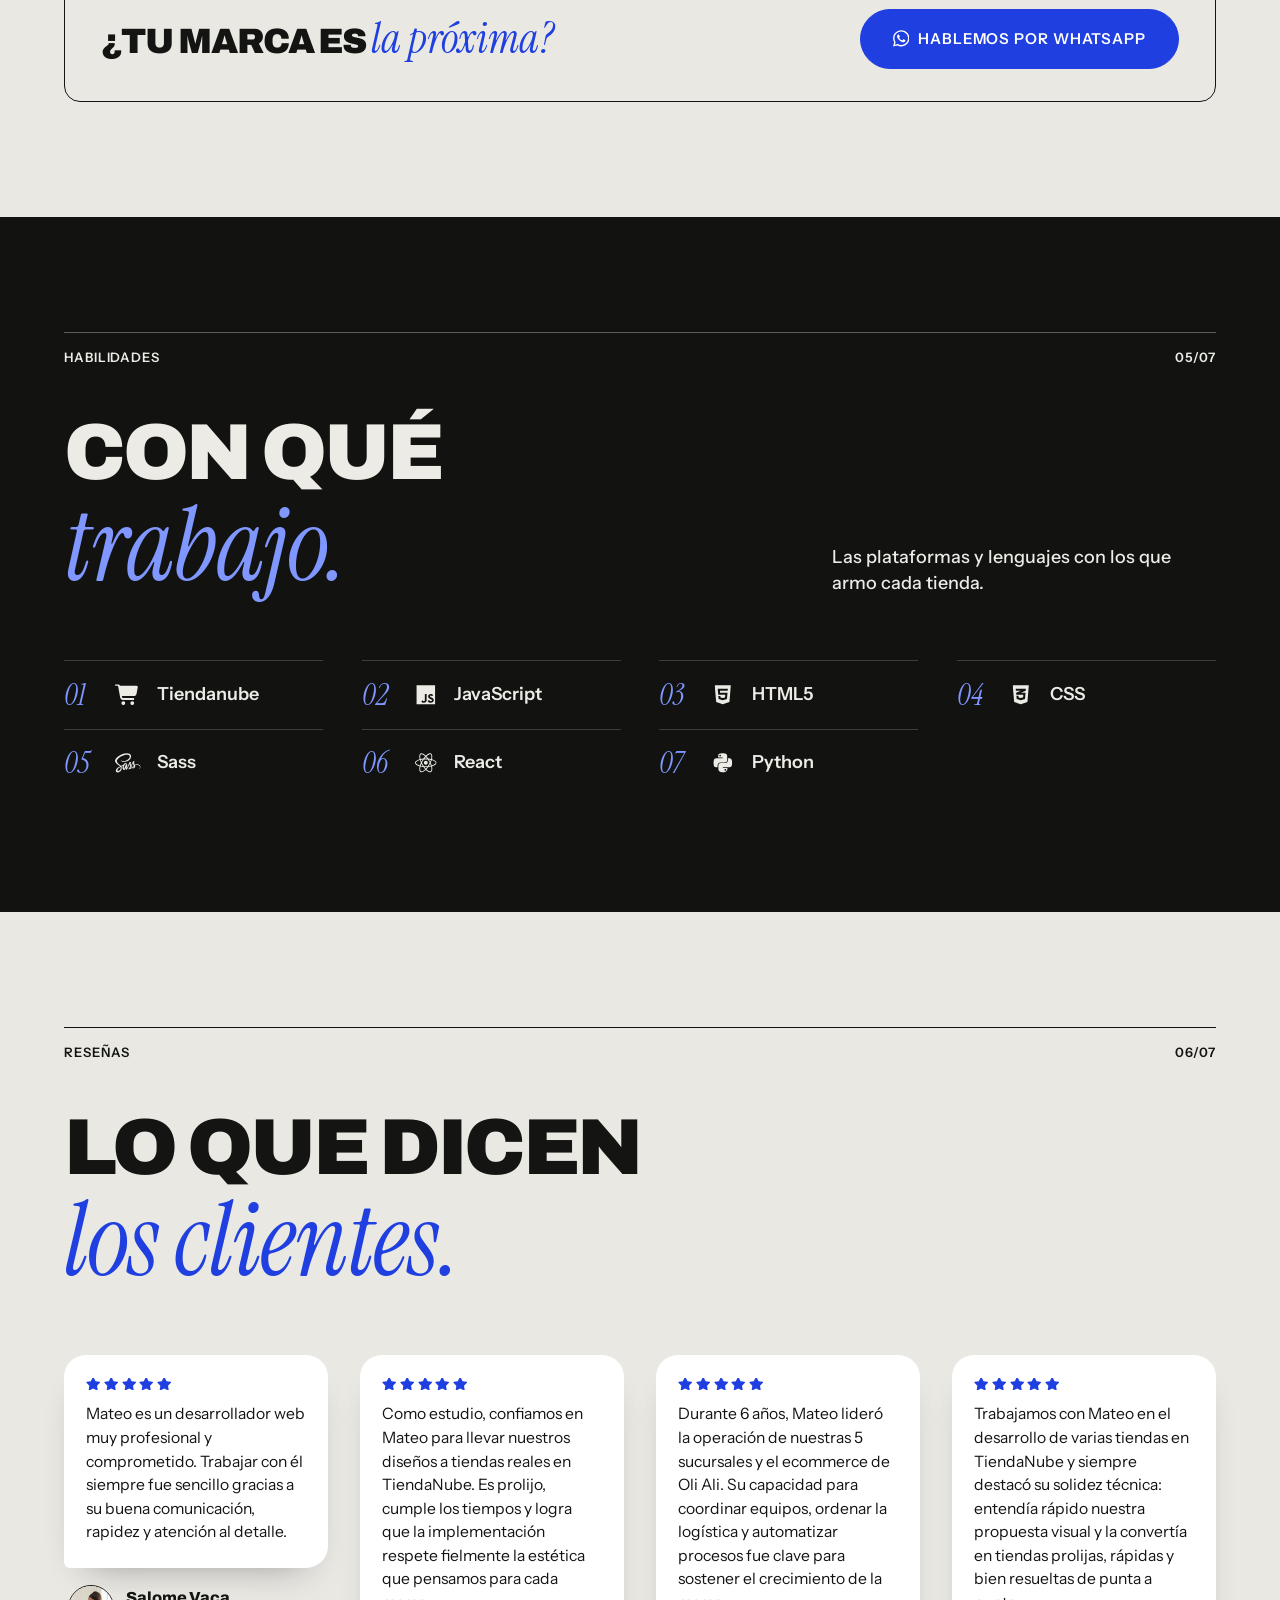
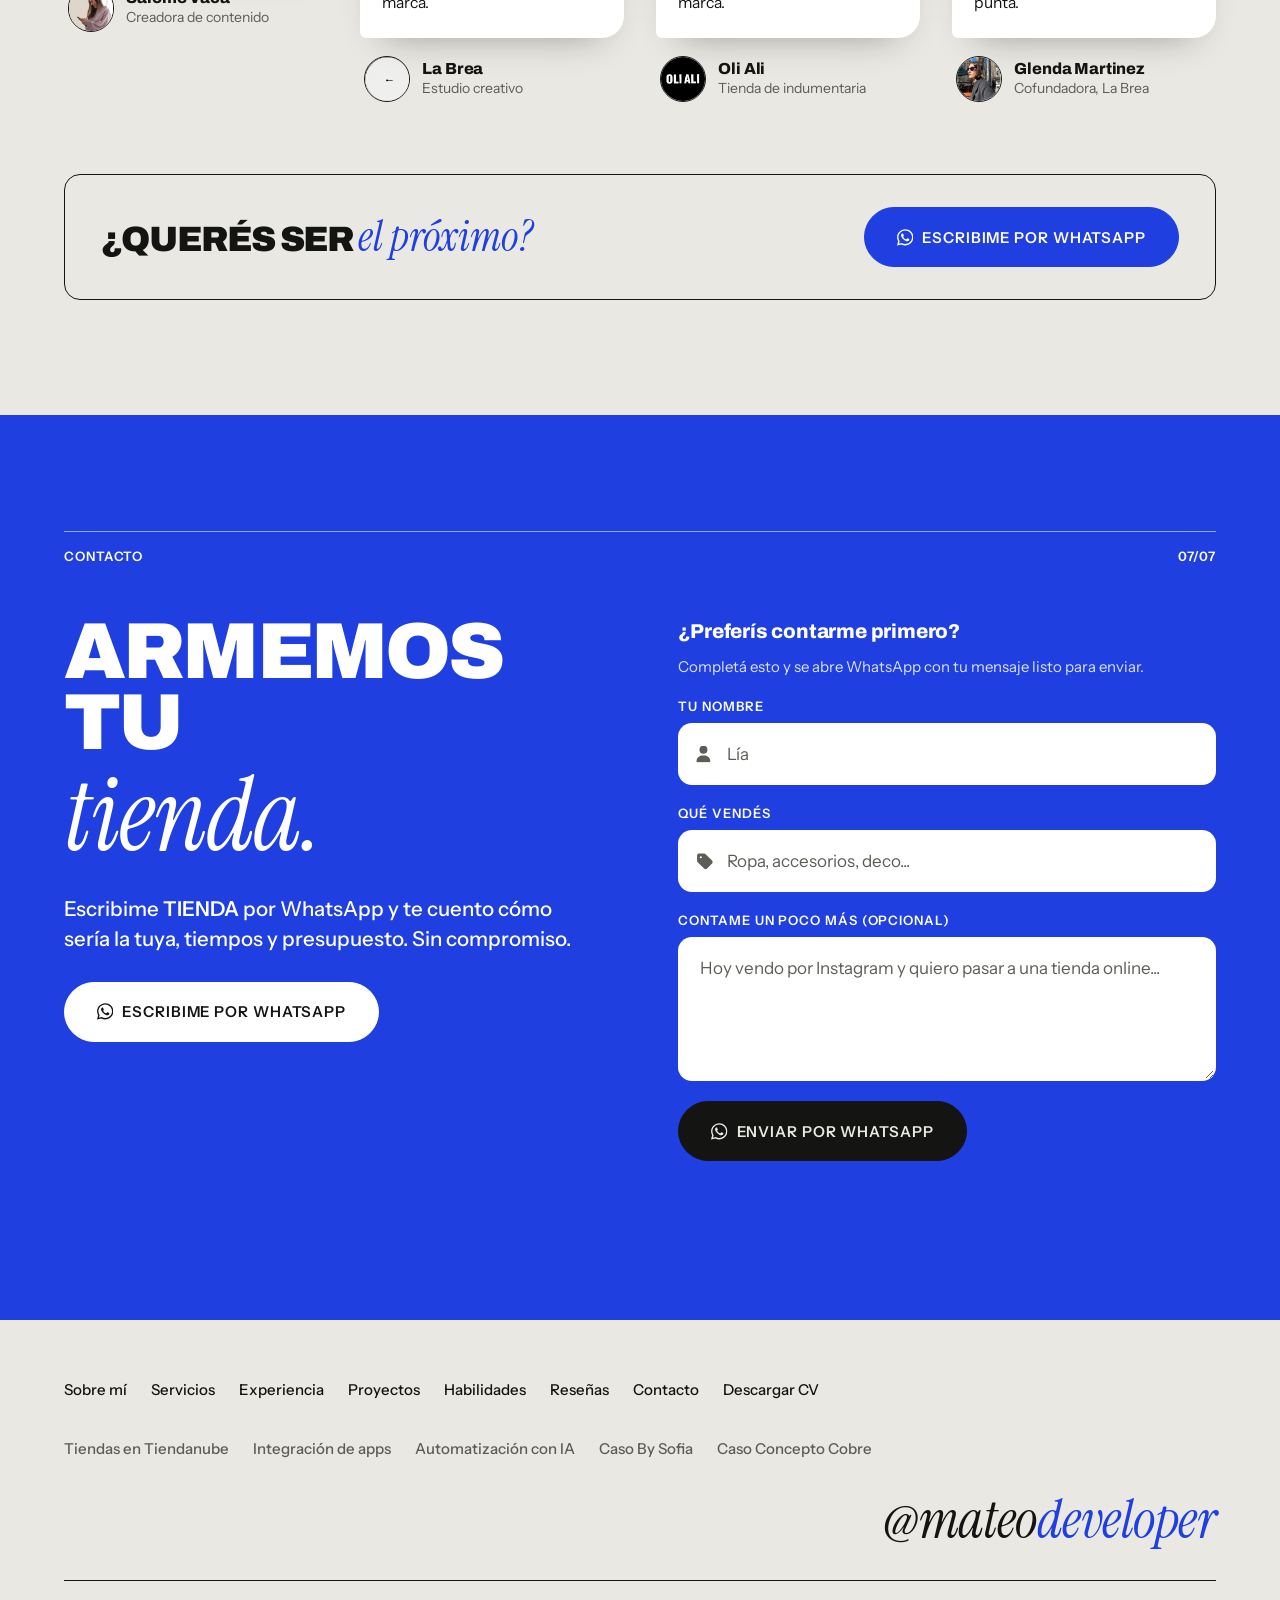
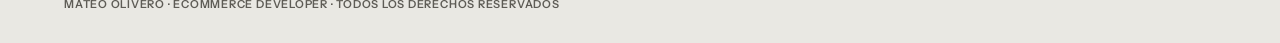
==== commit fec2a8c2: "Agregar Ferretería Siric a proyectos como proyecto en curso - Tarjeta con etiqueta "En curso" y slid" ====
--- a/index.html
+++ b/index.html
@@ -379,13 +379,40 @@
                         <div class="browser">
                             <div class="window-bar">
                                 <span class="dot"></span><span class="dot"></span><span class="dot"></span>
+                                <span class="browser-url" translate="no">ferreteriasiric.mitiendanube.com</span>
+                            </div>
+                            <div class="project-slider">
+                                <span class="status-pill">En curso</span>
+                                <div class="slider-track">
+                                    <img src="img/proyecto-siric-hero-600.webp" srcset="img/proyecto-siric-hero-600.webp 600w, img/proyecto-siric-hero.webp 1200w" sizes="(min-width: 1260px) 580px, (min-width: 700px) 45vw, 92vw" width="600" height="375" alt="Hero de la tienda de Ferretería Siric en Tiendanube, con la barra de beneficios: envío, cuotas, retiro en el local y asesoramiento" loading="lazy">
+                                    <img src="img/proyecto-siric-rubros-600.webp" srcset="img/proyecto-siric-rubros-600.webp 600w, img/proyecto-siric-rubros.webp 1200w" sizes="(min-width: 1260px) 580px, (min-width: 700px) 45vw, 92vw" width="600" height="375" alt="Banners por rubro: electricidad, herramientas eléctricas y pinturería" loading="lazy">
+                                    <img src="img/proyecto-siric-ofertas-600.webp" srcset="img/proyecto-siric-ofertas-600.webp 600w, img/proyecto-siric-ofertas.webp 1200w" sizes="(min-width: 1260px) 580px, (min-width: 700px) 45vw, 92vw" width="600" height="375" alt="Carrusel de ofertas de la semana en la tienda de Ferretería Siric" loading="lazy">
+                                    <img src="img/proyecto-siric-retiro-600.webp" srcset="img/proyecto-siric-retiro-600.webp 600w, img/proyecto-siric-retiro.webp 1200w" sizes="(min-width: 1260px) 580px, (min-width: 700px) 45vw, 92vw" width="600" height="375" alt="Bloques de compra online con retiro en el local y zona profesional con pedido de presupuesto" loading="lazy">
+                                    <img src="img/proyecto-siric-destacados-600.webp" srcset="img/proyecto-siric-destacados-600.webp 600w, img/proyecto-siric-destacados.webp 1200w" sizes="(min-width: 1260px) 580px, (min-width: 700px) 45vw, 92vw" width="600" height="375" alt="Productos destacados y carrusel de marcas de Ferretería Siric" loading="lazy">
+                                    <img src="img/proyecto-siric-pie-600.webp" srcset="img/proyecto-siric-pie-600.webp 600w, img/proyecto-siric-pie.webp 1200w" sizes="(min-width: 1260px) 580px, (min-width: 700px) 45vw, 92vw" width="600" height="375" alt="Newsletter y pie de la tienda con categorías, contacto y medios de pago" loading="lazy">
+                                </div>
+                                <div class="slider-dots"></div>
+                            </div>
+                        </div>
+                        <p class="label project-tags"><span translate="no">Tiendanube</span> · Rediseño y optimización</p>
+                        <h3 translate="no">Ferretería Siric</h3>
+                        <p>Ferretería con 35 años en el centro de Córdoba. Audité su tienda en <span translate="no">Tiendanube</span> y ahora estoy rediseñando la home, ordenando el catálogo y sumando WhatsApp, retiro en el local y medición, para que la tienda online venda lo mismo que el mostrador.</p>
+                        <div class="btn-group">
+                            <a href="https://wa.me/5493533688621" data-wa="Hola Mateo! Vi el proyecto de Ferretería Siric en tu web y quiero algo así para mi negocio." target="_blank" rel="noopener" class="btn btn-ink btn-sm"><svg class="icon icon-whatsapp" viewBox="0 0 448 512" aria-hidden="true"><use href="#i-whatsapp"></use></svg> Quiero algo así</a>
+                        </div>
+                    </article>
+
+                    <article class="project-card reveal">
+                        <div class="browser">
+                            <div class="window-bar">
+                                <span class="dot"></span><span class="dot"></span><span class="dot"></span>
                                 <span class="browser-url" translate="no">tiendademostracion.mitiendanube.com</span>
                             </div>
                             <div class="project-slider">
                                 <div class="slider-track">
-                                    <img src="img/proyecto-by-sofia-inicio-600.webp" srcset="img/proyecto-by-sofia-inicio-600.webp 600w, img/proyecto-by-sofia-inicio.webp 1200w" sizes="(min-width: 1260px) 380px, (min-width: 700px) 45vw, 92vw" width="600" height="312" alt="Página de inicio de la tienda By Sofia en Tiendanube" loading="lazy">
-                                    <img src="img/proyecto-by-sofia-producto-1-600.webp" srcset="img/proyecto-by-sofia-producto-1-600.webp 600w, img/proyecto-by-sofia-producto-1.webp 1200w" sizes="(min-width: 1260px) 380px, (min-width: 700px) 45vw, 92vw" width="600" height="312" alt="Ficha de producto con variantes en la tienda By Sofia" loading="lazy">
-                                    <img src="img/proyecto-by-sofia-producto-2-600.webp" srcset="img/proyecto-by-sofia-producto-2-600.webp 600w, img/proyecto-by-sofia-producto-2.webp 1200w" sizes="(min-width: 1260px) 380px, (min-width: 700px) 45vw, 92vw" width="600" height="312" alt="Otra ficha de producto de la tienda de moda By Sofia" loading="lazy">
+                                    <img src="img/proyecto-by-sofia-inicio-600.webp" srcset="img/proyecto-by-sofia-inicio-600.webp 600w, img/proyecto-by-sofia-inicio.webp 1200w" sizes="(min-width: 1260px) 580px, (min-width: 700px) 45vw, 92vw" width="600" height="312" alt="Página de inicio de la tienda By Sofia en Tiendanube" loading="lazy">
+                                    <img src="img/proyecto-by-sofia-producto-1-600.webp" srcset="img/proyecto-by-sofia-producto-1-600.webp 600w, img/proyecto-by-sofia-producto-1.webp 1200w" sizes="(min-width: 1260px) 580px, (min-width: 700px) 45vw, 92vw" width="600" height="312" alt="Ficha de producto con variantes en la tienda By Sofia" loading="lazy">
+                                    <img src="img/proyecto-by-sofia-producto-2-600.webp" srcset="img/proyecto-by-sofia-producto-2-600.webp 600w, img/proyecto-by-sofia-producto-2.webp 1200w" sizes="(min-width: 1260px) 580px, (min-width: 700px) 45vw, 92vw" width="600" height="312" alt="Otra ficha de producto de la tienda de moda By Sofia" loading="lazy">
                                 </div>
                                 <div class="slider-dots"></div>
                             </div>
@@ -407,10 +434,10 @@
                             </div>
                             <div class="project-slider">
                                 <div class="slider-track">
-                                    <img src="img/proyecto-concepto-cobre-principal-600.webp" srcset="img/proyecto-concepto-cobre-principal-600.webp 600w, img/proyecto-concepto-cobre-principal.webp 1200w" sizes="(min-width: 1260px) 380px, (min-width: 700px) 45vw, 92vw" width="600" height="312" alt="Portada de la tienda online Concepto Cobre" loading="lazy">
-                                    <img src="img/proyecto-concepto-cobre-inicio-600.webp" srcset="img/proyecto-concepto-cobre-inicio-600.webp 600w, img/proyecto-concepto-cobre-inicio.webp 1200w" sizes="(min-width: 1260px) 380px, (min-width: 700px) 45vw, 92vw" width="600" height="312" alt="Inicio de la tienda Concepto Cobre en Tiendanube" loading="lazy">
-                                    <img src="img/proyecto-concepto-cobre-categoria-iluminacion-600.webp" srcset="img/proyecto-concepto-cobre-categoria-iluminacion-600.webp 600w, img/proyecto-concepto-cobre-categoria-iluminacion.webp 1200w" sizes="(min-width: 1260px) 380px, (min-width: 700px) 45vw, 92vw" width="600" height="312" alt="Categoría de iluminación en la tienda Concepto Cobre" loading="lazy">
-                                    <img src="img/proyecto-concepto-cobre-producto-600.webp" srcset="img/proyecto-concepto-cobre-producto-600.webp 600w, img/proyecto-concepto-cobre-producto.webp 1200w" sizes="(min-width: 1260px) 380px, (min-width: 700px) 45vw, 92vw" width="600" height="312" alt="Página de producto de Concepto Cobre" loading="lazy">
+                                    <img src="img/proyecto-concepto-cobre-principal-600.webp" srcset="img/proyecto-concepto-cobre-principal-600.webp 600w, img/proyecto-concepto-cobre-principal.webp 1200w" sizes="(min-width: 1260px) 580px, (min-width: 700px) 45vw, 92vw" width="600" height="312" alt="Portada de la tienda online Concepto Cobre" loading="lazy">
+                                    <img src="img/proyecto-concepto-cobre-inicio-600.webp" srcset="img/proyecto-concepto-cobre-inicio-600.webp 600w, img/proyecto-concepto-cobre-inicio.webp 1200w" sizes="(min-width: 1260px) 580px, (min-width: 700px) 45vw, 92vw" width="600" height="312" alt="Inicio de la tienda Concepto Cobre en Tiendanube" loading="lazy">
+                                    <img src="img/proyecto-concepto-cobre-categoria-iluminacion-600.webp" srcset="img/proyecto-concepto-cobre-categoria-iluminacion-600.webp 600w, img/proyecto-concepto-cobre-categoria-iluminacion.webp 1200w" sizes="(min-width: 1260px) 580px, (min-width: 700px) 45vw, 92vw" width="600" height="312" alt="Categoría de iluminación en la tienda Concepto Cobre" loading="lazy">
+                                    <img src="img/proyecto-concepto-cobre-producto-600.webp" srcset="img/proyecto-concepto-cobre-producto-600.webp 600w, img/proyecto-concepto-cobre-producto.webp 1200w" sizes="(min-width: 1260px) 580px, (min-width: 700px) 45vw, 92vw" width="600" height="312" alt="Página de producto de Concepto Cobre" loading="lazy">
                                 </div>
                                 <div class="slider-dots"></div>
                             </div>
@@ -432,11 +459,11 @@
                             </div>
                             <div class="project-slider">
                                 <div class="slider-track">
-                                    <img src="img/proyecto-bleu-home-600.webp" srcset="img/proyecto-bleu-home-600.webp 600w, img/proyecto-bleu-home.webp 1200w" sizes="(min-width: 1260px) 380px, (min-width: 700px) 45vw, 92vw" width="600" height="312" alt="Inicio del sitio de la cafetería Bleu" loading="lazy">
-                                    <img src="img/proyecto-bleu-productos-600.webp" srcset="img/proyecto-bleu-productos-600.webp 600w, img/proyecto-bleu-productos.webp 1200w" sizes="(min-width: 1260px) 380px, (min-width: 700px) 45vw, 92vw" width="600" height="312" alt="Catálogo de productos de Bleu con búsqueda y filtros" loading="lazy">
-                                    <img src="img/proyecto-bleu-branding-600.webp" srcset="img/proyecto-bleu-branding-600.webp 600w, img/proyecto-bleu-branding.webp 1200w" sizes="(min-width: 1260px) 380px, (min-width: 700px) 45vw, 92vw" width="600" height="312" alt="Sección de identidad de marca del sitio Bleu" loading="lazy">
-                                    <img src="img/proyecto-bleu-historia-600.webp" srcset="img/proyecto-bleu-historia-600.webp 600w, img/proyecto-bleu-historia.webp 1200w" sizes="(min-width: 1260px) 380px, (min-width: 700px) 45vw, 92vw" width="600" height="312" alt="Página Nuestra historia del sitio Bleu" loading="lazy">
-                                    <img src="img/proyecto-bleu-instagram-600.webp" srcset="img/proyecto-bleu-instagram-600.webp 600w, img/proyecto-bleu-instagram.webp 1200w" sizes="(min-width: 1260px) 380px, (min-width: 700px) 45vw, 92vw" width="600" height="312" alt="Galería de Instagram integrada en el sitio Bleu" loading="lazy">
+                                    <img src="img/proyecto-bleu-home-600.webp" srcset="img/proyecto-bleu-home-600.webp 600w, img/proyecto-bleu-home.webp 1200w" sizes="(min-width: 1260px) 580px, (min-width: 700px) 45vw, 92vw" width="600" height="312" alt="Inicio del sitio de la cafetería Bleu" loading="lazy">
+                                    <img src="img/proyecto-bleu-productos-600.webp" srcset="img/proyecto-bleu-productos-600.webp 600w, img/proyecto-bleu-productos.webp 1200w" sizes="(min-width: 1260px) 580px, (min-width: 700px) 45vw, 92vw" width="600" height="312" alt="Catálogo de productos de Bleu con búsqueda y filtros" loading="lazy">
+                                    <img src="img/proyecto-bleu-branding-600.webp" srcset="img/proyecto-bleu-branding-600.webp 600w, img/proyecto-bleu-branding.webp 1200w" sizes="(min-width: 1260px) 580px, (min-width: 700px) 45vw, 92vw" width="600" height="312" alt="Sección de identidad de marca del sitio Bleu" loading="lazy">
+                                    <img src="img/proyecto-bleu-historia-600.webp" srcset="img/proyecto-bleu-historia-600.webp 600w, img/proyecto-bleu-historia.webp 1200w" sizes="(min-width: 1260px) 580px, (min-width: 700px) 45vw, 92vw" width="600" height="312" alt="Página Nuestra historia del sitio Bleu" loading="lazy">
+                                    <img src="img/proyecto-bleu-instagram-600.webp" srcset="img/proyecto-bleu-instagram-600.webp 600w, img/proyecto-bleu-instagram.webp 1200w" sizes="(min-width: 1260px) 580px, (min-width: 700px) 45vw, 92vw" width="600" height="312" alt="Galería de Instagram integrada en el sitio Bleu" loading="lazy">
                                 </div>
                                 <div class="slider-dots"></div>
                             </div>
--- a/css/style.css
+++ b/css/style.css
@@ -2277,3 +2277,50 @@
         grid-template-columns: minmax(0, 1fr);
     }
 }
+
+/* Proyecto activo: píldora "En curso" sobre la captura */
+.status-pill {
+    position: absolute;
+    top: 0.75rem;
+    right: 0.75rem;
+    z-index: 3;
+    display: inline-flex;
+    align-items: center;
+    gap: 0.45rem;
+    padding: 0.4rem 0.8rem;
+    border-radius: 999px;
+    background: var(--fill);
+    color: var(--on-fill);
+    font-size: 0.6875rem;
+    font-weight: 600;
+    letter-spacing: 0.07em;
+    text-transform: uppercase;
+    box-shadow: 0 8px 18px -10px rgba(20, 20, 19, 0.6);
+}
+
+.status-pill::before {
+    content: "";
+    width: 0.5rem;
+    height: 0.5rem;
+    border-radius: 50%;
+    background: currentColor;
+    animation: status-pulse 1.6s ease-in-out infinite;
+}
+
+@keyframes status-pulse {
+    0%, 100% { opacity: 1; }
+    50% { opacity: 0.3; }
+}
+
+@media (prefers-reduced-motion: reduce) {
+    .status-pill::before {
+        animation: none;
+    }
+}
+
+/* 4 proyectos: grilla de 2 columnas en pantallas anchas */
+@media (min-width: 900px) {
+    .projects-grid {
+        grid-template-columns: repeat(2, minmax(0, 1fr));
+    }
+}
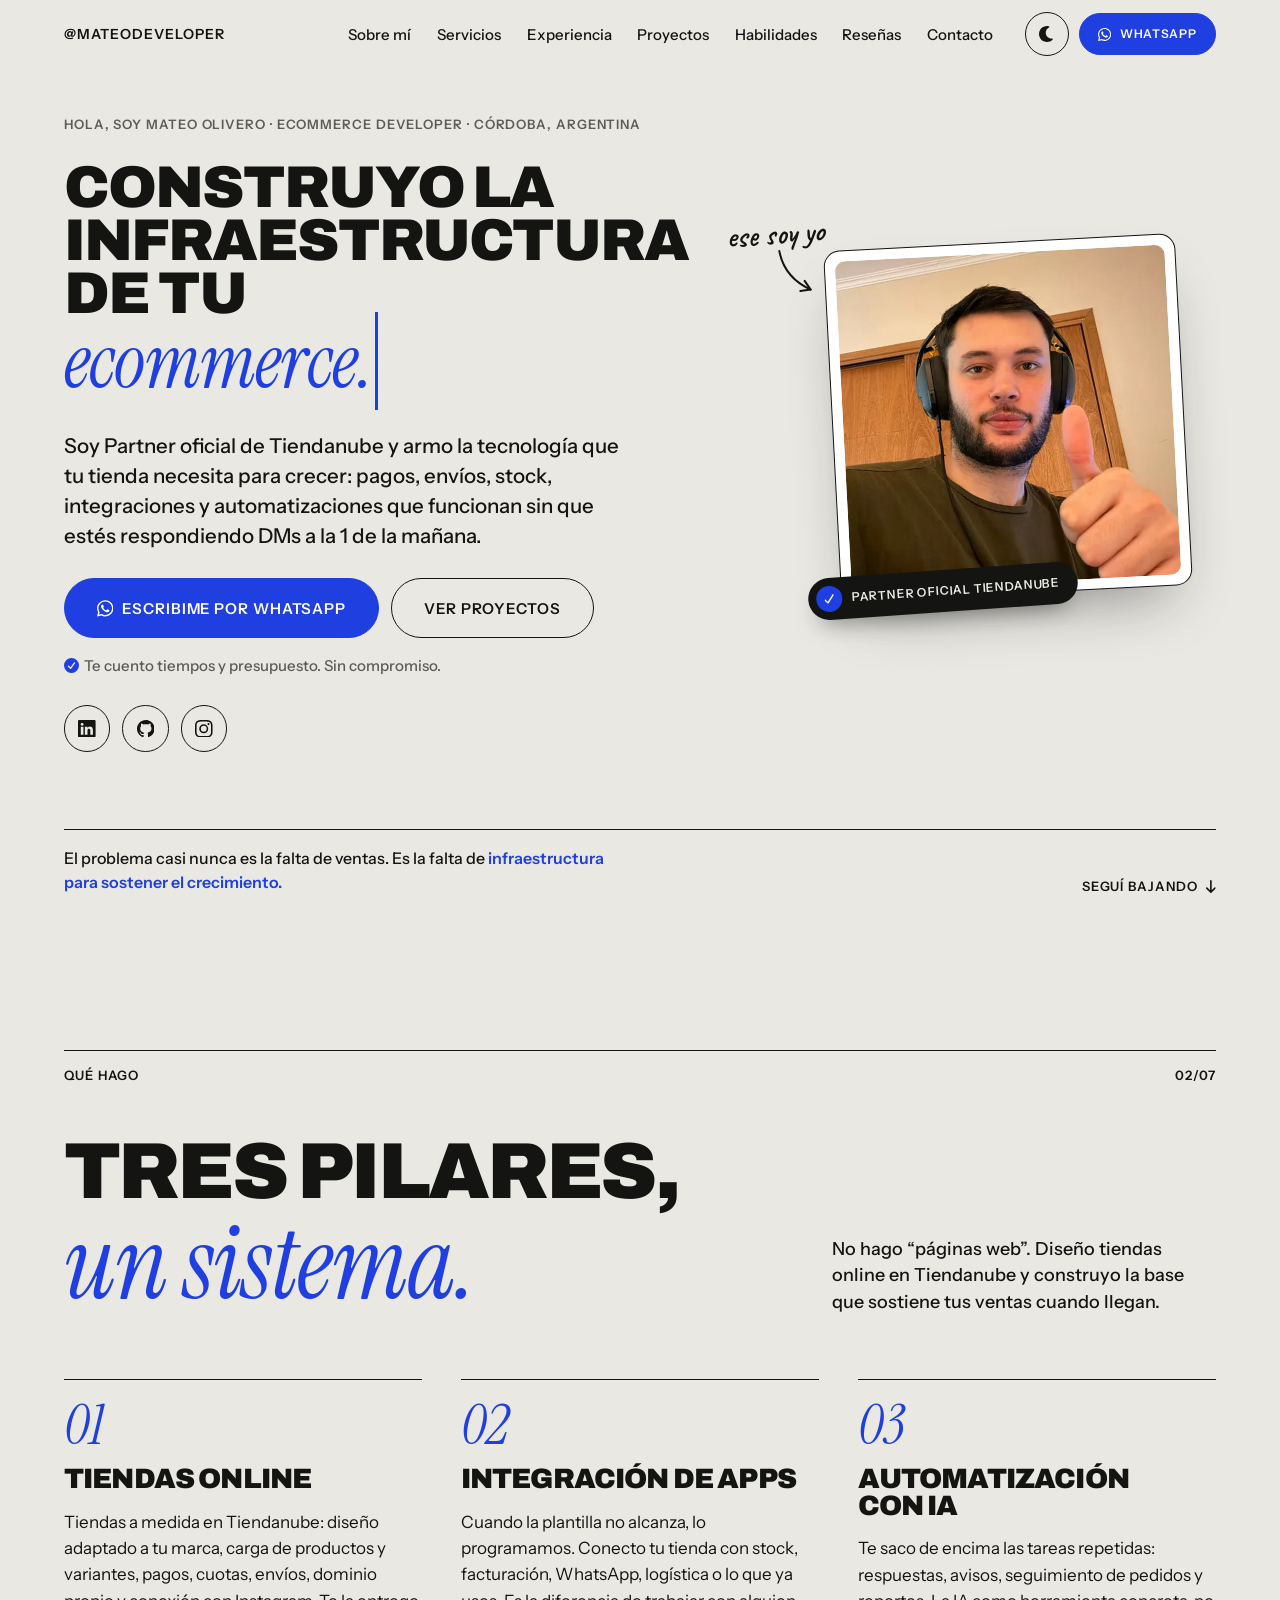
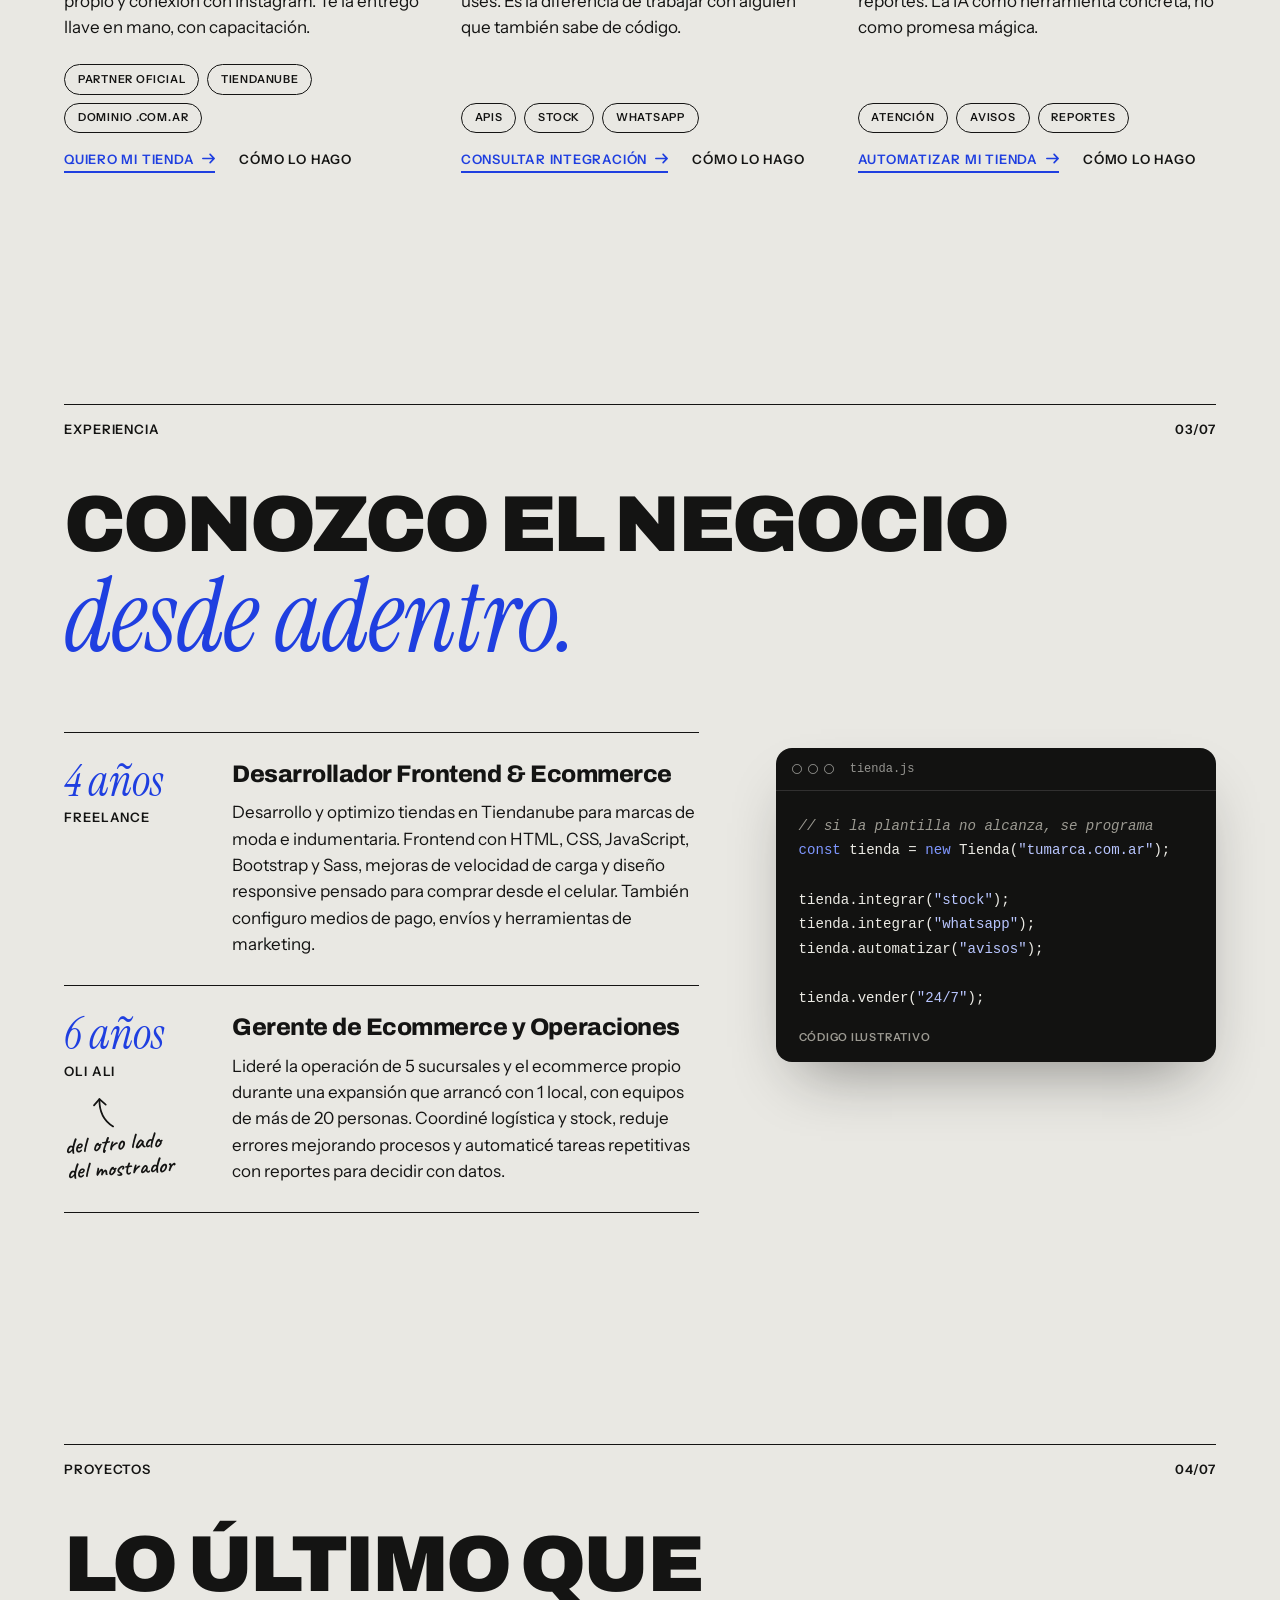
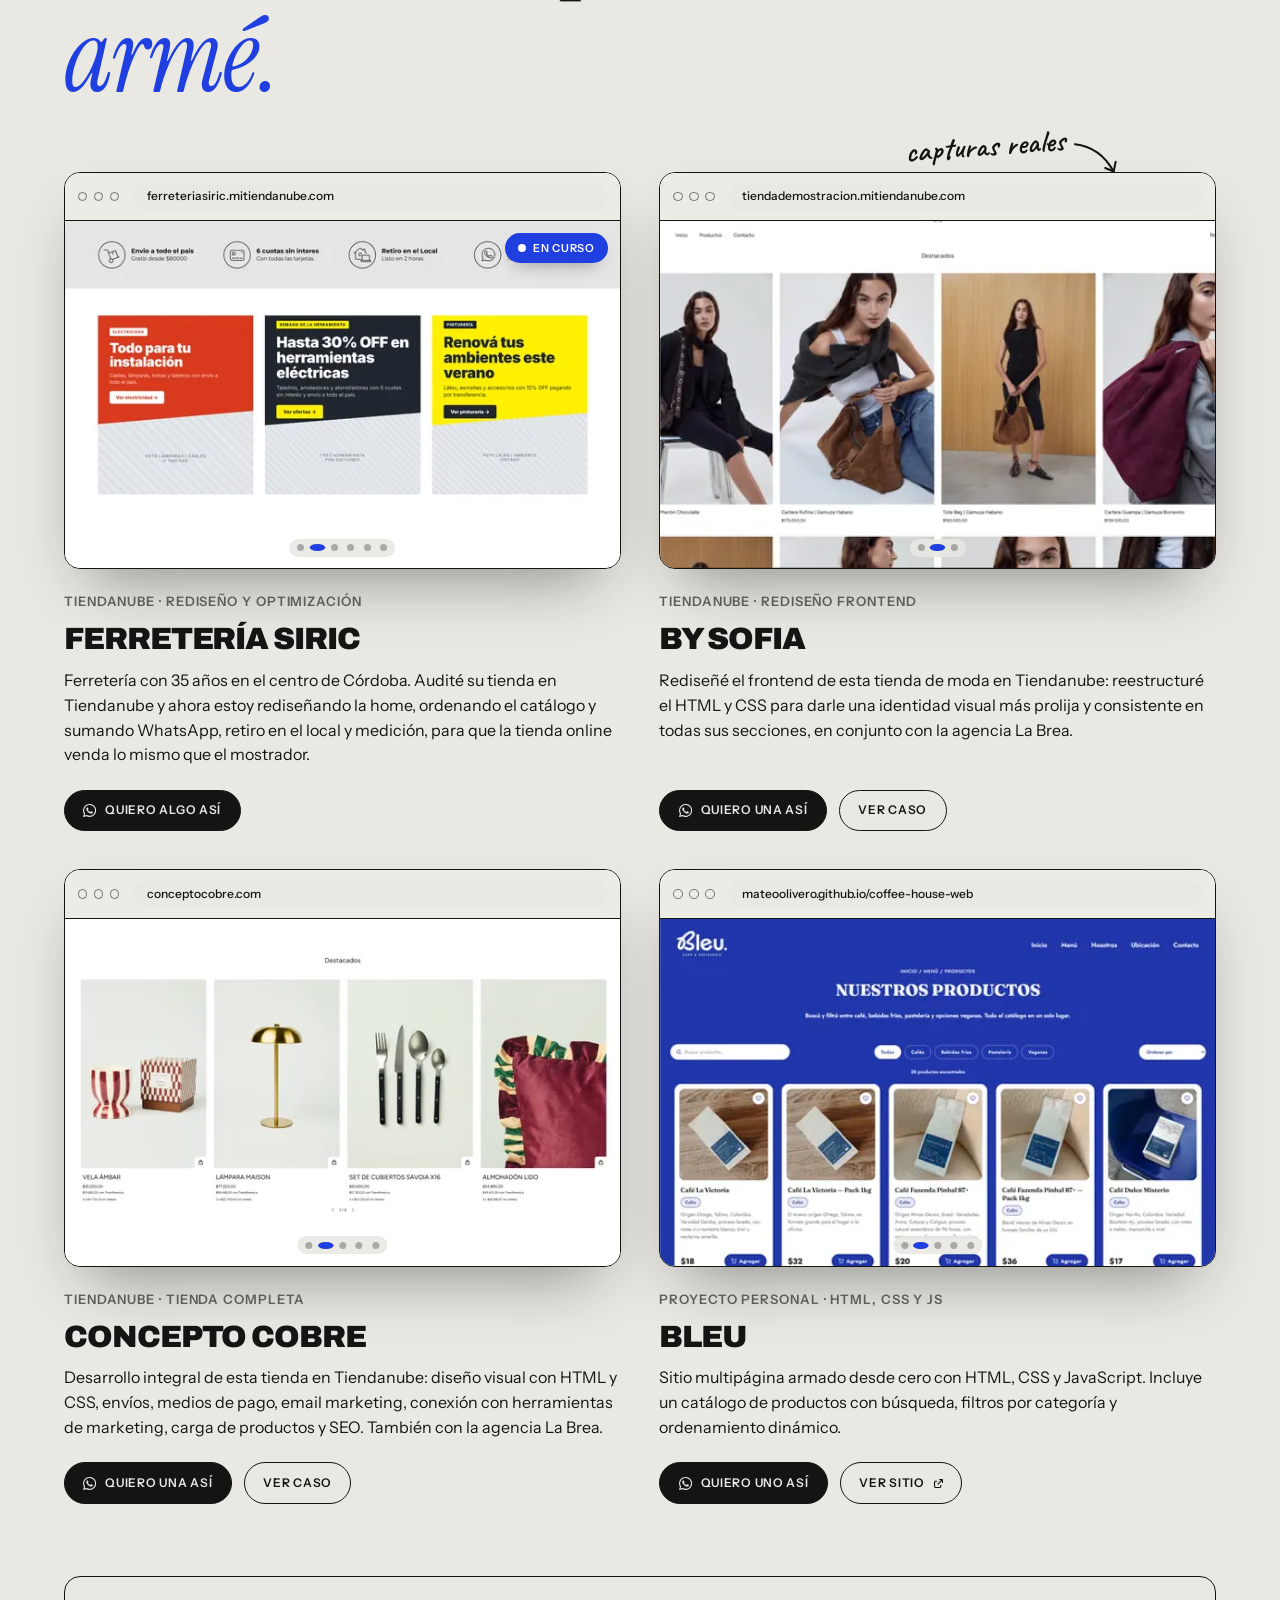
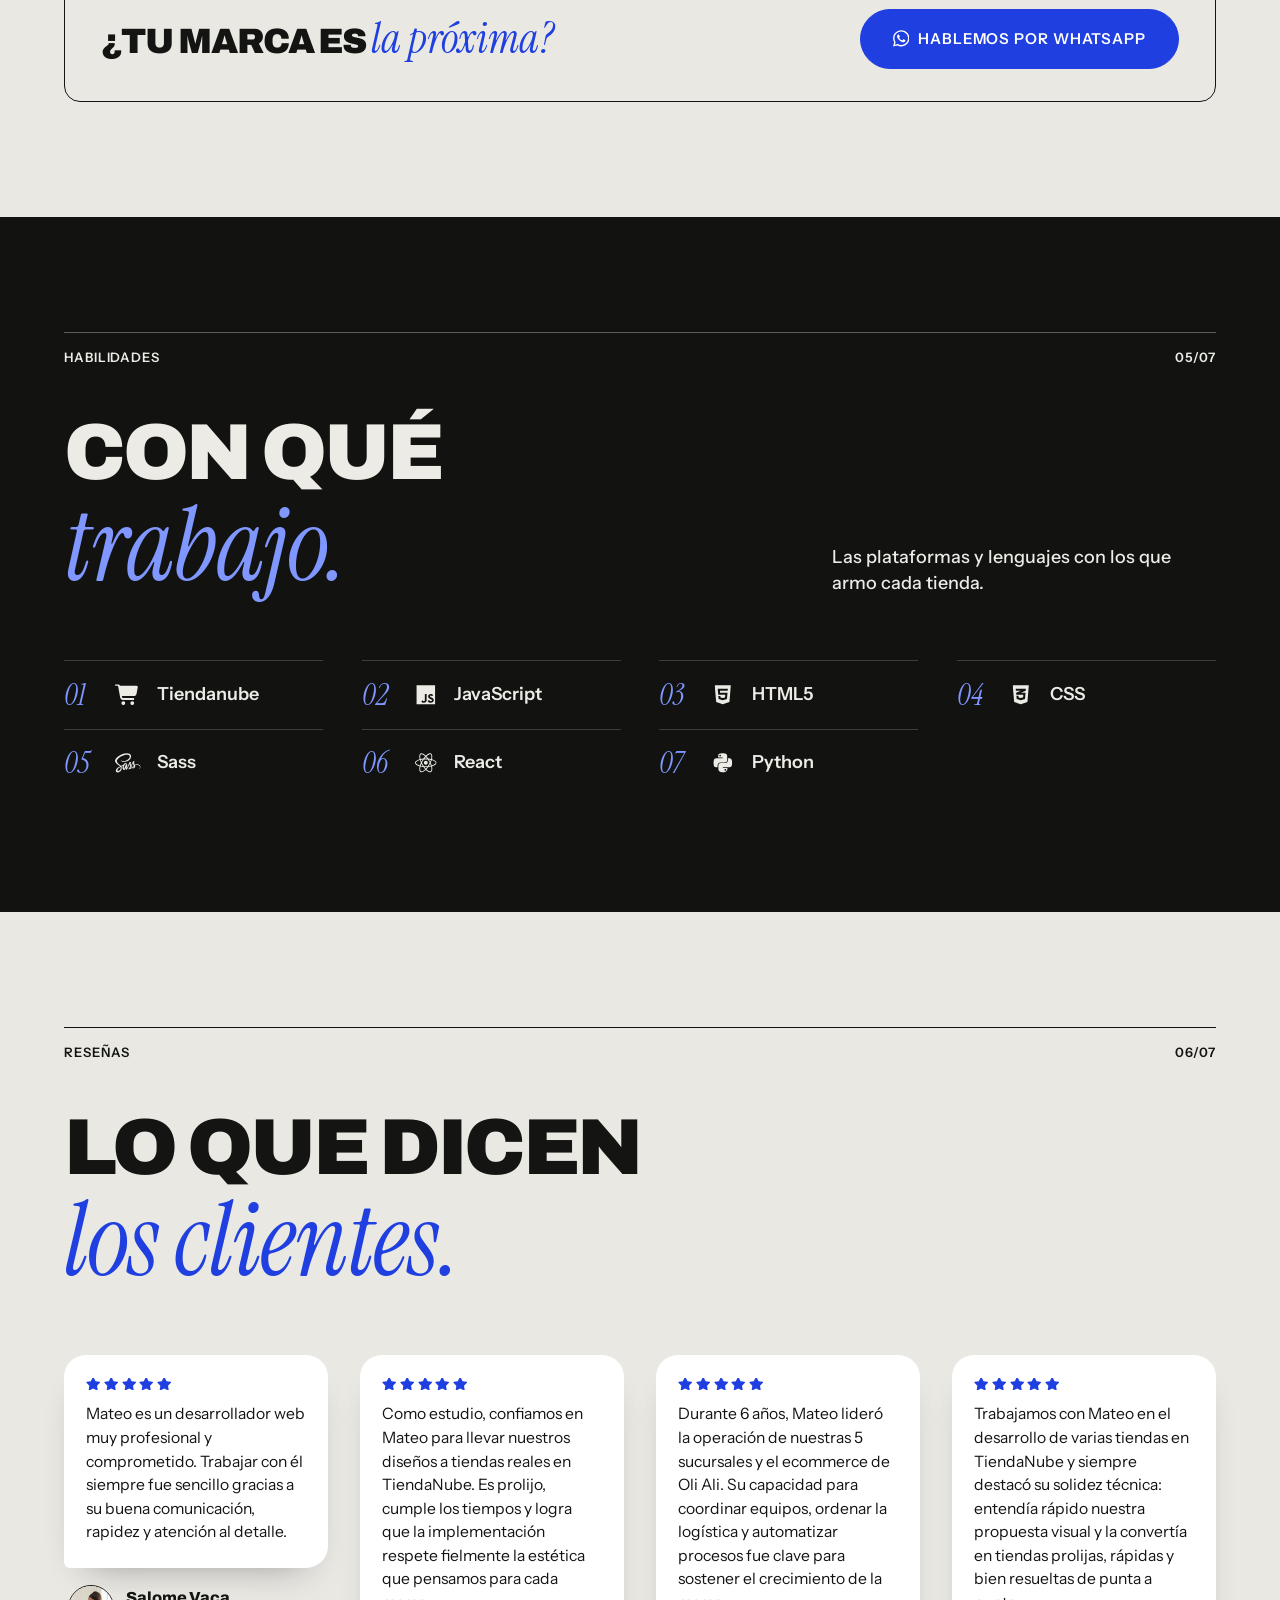
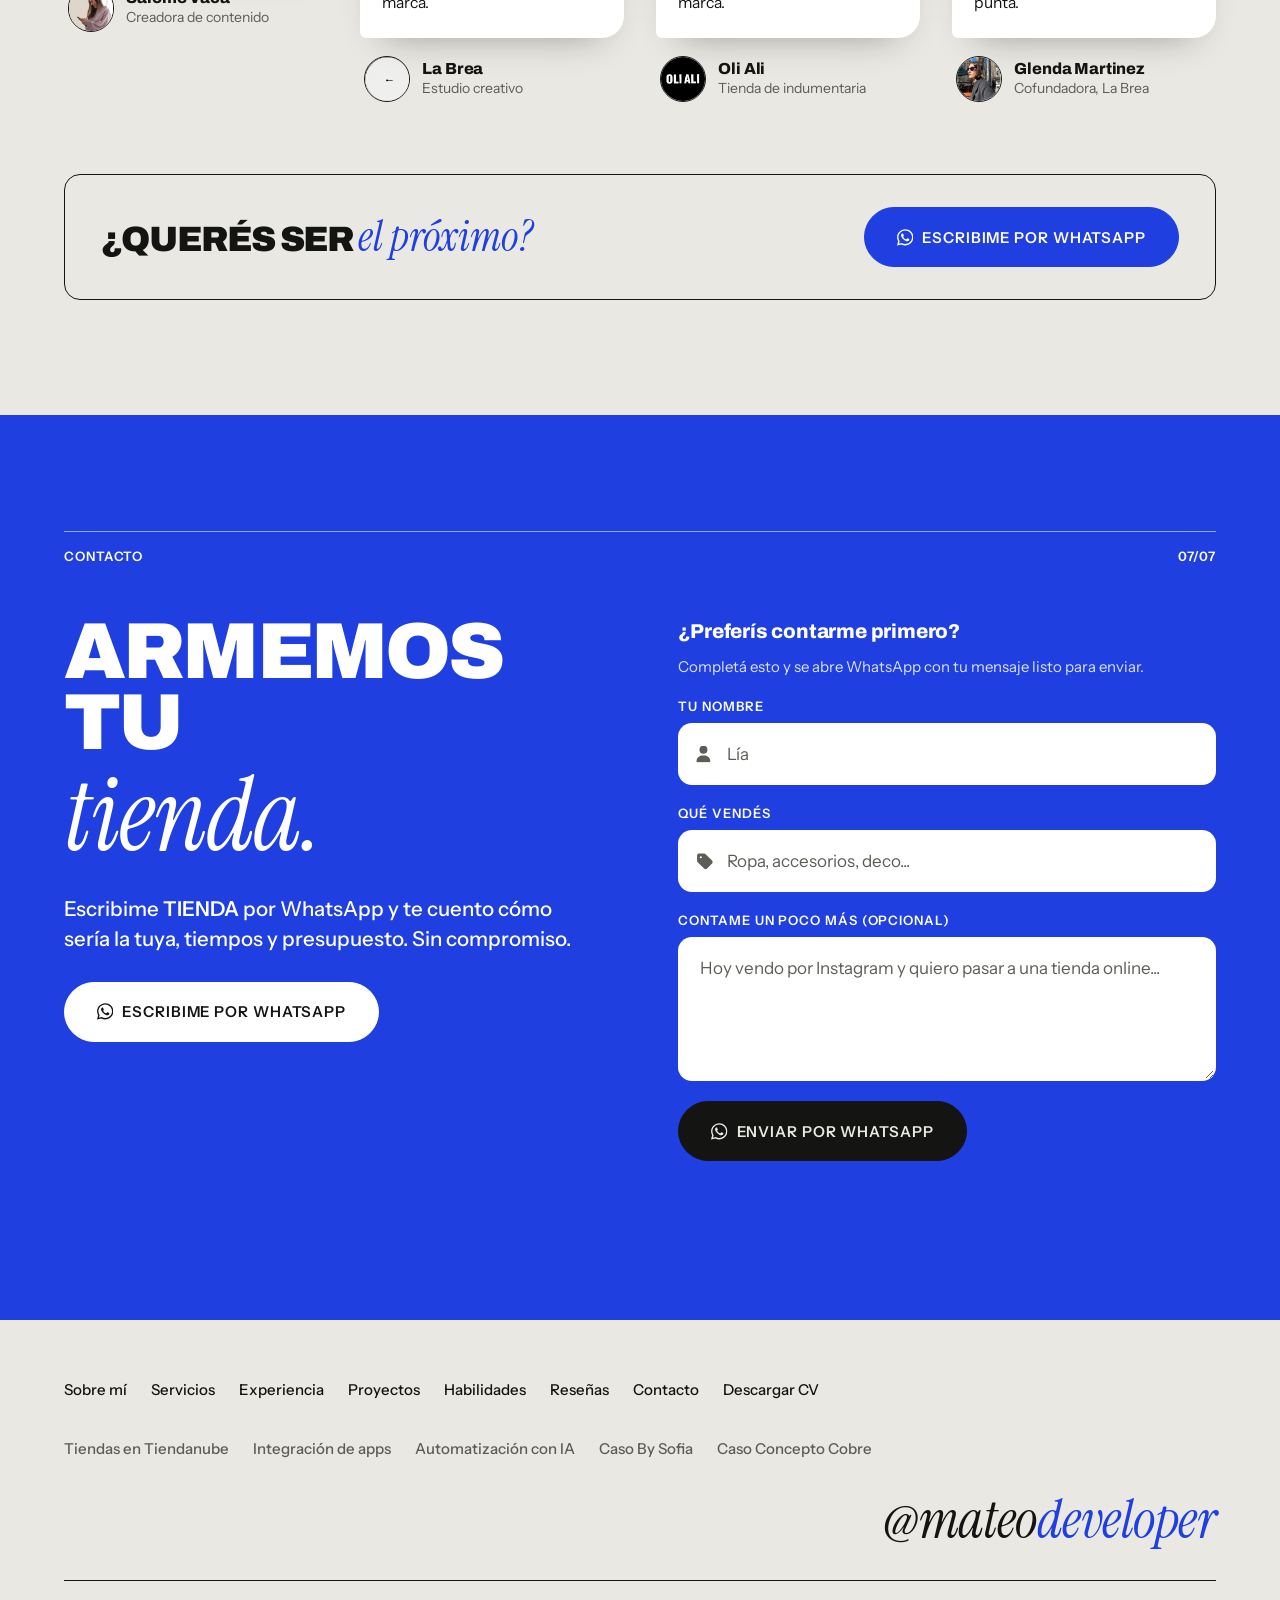
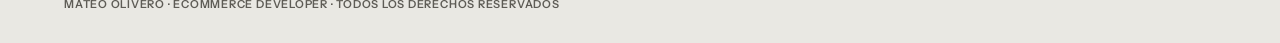
==== commit ed435314: "Actualizar capturas de Concepto Cobre - 6 capturas nuevas de la tienda en vivo, una por sección   (p" ====
--- a/index.html
+++ b/index.html
@@ -434,10 +434,11 @@
                             </div>
                             <div class="project-slider">
                                 <div class="slider-track">
-                                    <img src="img/proyecto-concepto-cobre-principal-600.webp" srcset="img/proyecto-concepto-cobre-principal-600.webp 600w, img/proyecto-concepto-cobre-principal.webp 1200w" sizes="(min-width: 1260px) 580px, (min-width: 700px) 45vw, 92vw" width="600" height="312" alt="Portada de la tienda online Concepto Cobre" loading="lazy">
-                                    <img src="img/proyecto-concepto-cobre-inicio-600.webp" srcset="img/proyecto-concepto-cobre-inicio-600.webp 600w, img/proyecto-concepto-cobre-inicio.webp 1200w" sizes="(min-width: 1260px) 580px, (min-width: 700px) 45vw, 92vw" width="600" height="312" alt="Inicio de la tienda Concepto Cobre en Tiendanube" loading="lazy">
-                                    <img src="img/proyecto-concepto-cobre-categoria-iluminacion-600.webp" srcset="img/proyecto-concepto-cobre-categoria-iluminacion-600.webp 600w, img/proyecto-concepto-cobre-categoria-iluminacion.webp 1200w" sizes="(min-width: 1260px) 580px, (min-width: 700px) 45vw, 92vw" width="600" height="312" alt="Categoría de iluminación en la tienda Concepto Cobre" loading="lazy">
-                                    <img src="img/proyecto-concepto-cobre-producto-600.webp" srcset="img/proyecto-concepto-cobre-producto-600.webp 600w, img/proyecto-concepto-cobre-producto.webp 1200w" sizes="(min-width: 1260px) 580px, (min-width: 700px) 45vw, 92vw" width="600" height="312" alt="Página de producto de Concepto Cobre" loading="lazy">
+                                    <img src="img/proyecto-cobre-hero-600.webp" srcset="img/proyecto-cobre-hero-600.webp 600w, img/proyecto-cobre-hero.webp 1200w" sizes="(min-width: 1260px) 580px, (min-width: 700px) 45vw, 92vw" width="600" height="375" alt="Portada de la tienda Concepto Cobre en Tiendanube" loading="lazy">
+                                    <img src="img/proyecto-cobre-destacados-600.webp" srcset="img/proyecto-cobre-destacados-600.webp 600w, img/proyecto-cobre-destacados.webp 1200w" sizes="(min-width: 1260px) 580px, (min-width: 700px) 45vw, 92vw" width="600" height="375" alt="Productos destacados de Concepto Cobre: vela, lámpara, cubiertos y almohadón" loading="lazy">
+                                    <img src="img/proyecto-cobre-categorias-1-600.webp" srcset="img/proyecto-cobre-categorias-1-600.webp 600w, img/proyecto-cobre-categorias-1.webp 1200w" sizes="(min-width: 1260px) 580px, (min-width: 700px) 45vw, 92vw" width="600" height="375" alt="Banners de categorías Velas y Vajilla en Concepto Cobre" loading="lazy">
+                                    <img src="img/proyecto-cobre-listado-600.webp" srcset="img/proyecto-cobre-listado-600.webp 600w, img/proyecto-cobre-listado.webp 1200w" sizes="(min-width: 1260px) 580px, (min-width: 700px) 45vw, 92vw" width="600" height="375" alt="Listado de productos de la tienda Concepto Cobre" loading="lazy">
+                                    <img src="img/proyecto-cobre-producto-600.webp" srcset="img/proyecto-cobre-producto-600.webp 600w, img/proyecto-cobre-producto.webp 1200w" sizes="(min-width: 1260px) 580px, (min-width: 700px) 45vw, 92vw" width="600" height="375" alt="Ficha de producto de un jarrón con variantes de color en Concepto Cobre" loading="lazy">
                                 </div>
                                 <div class="slider-dots"></div>
                             </div>
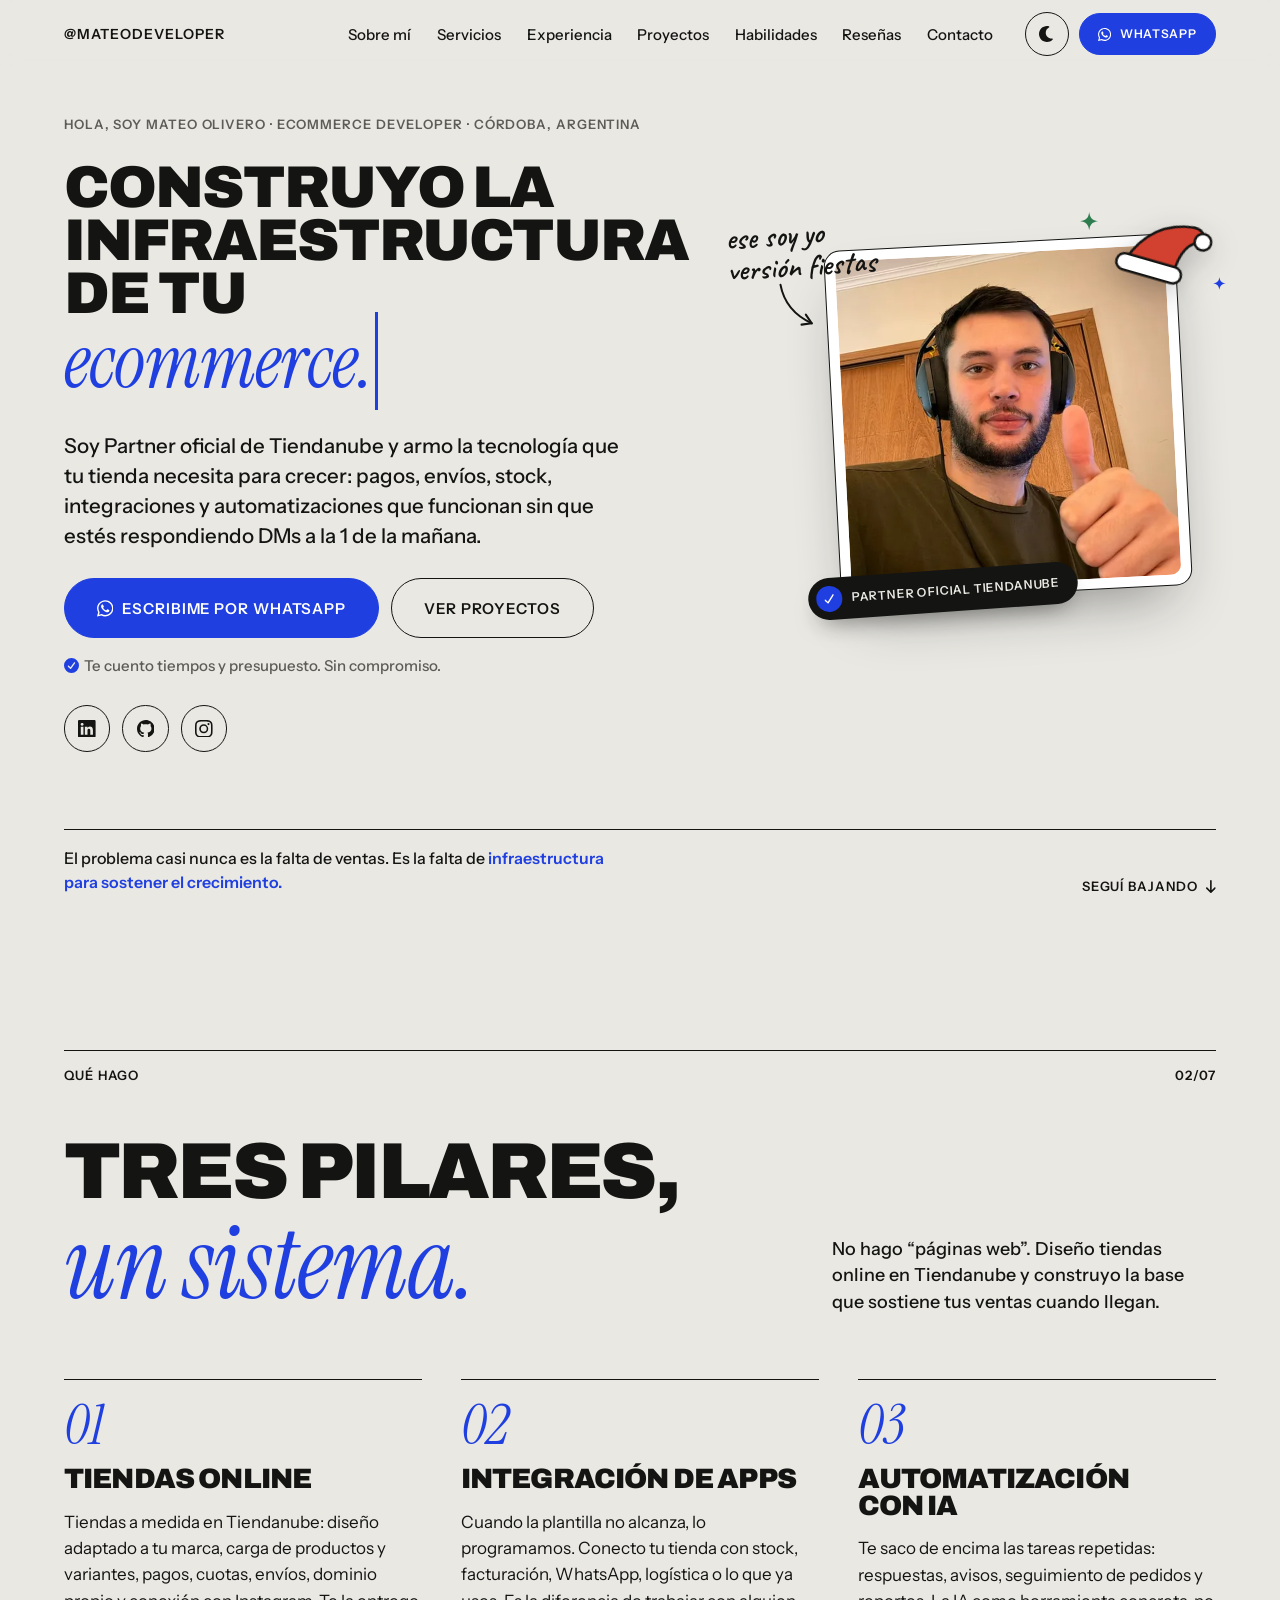
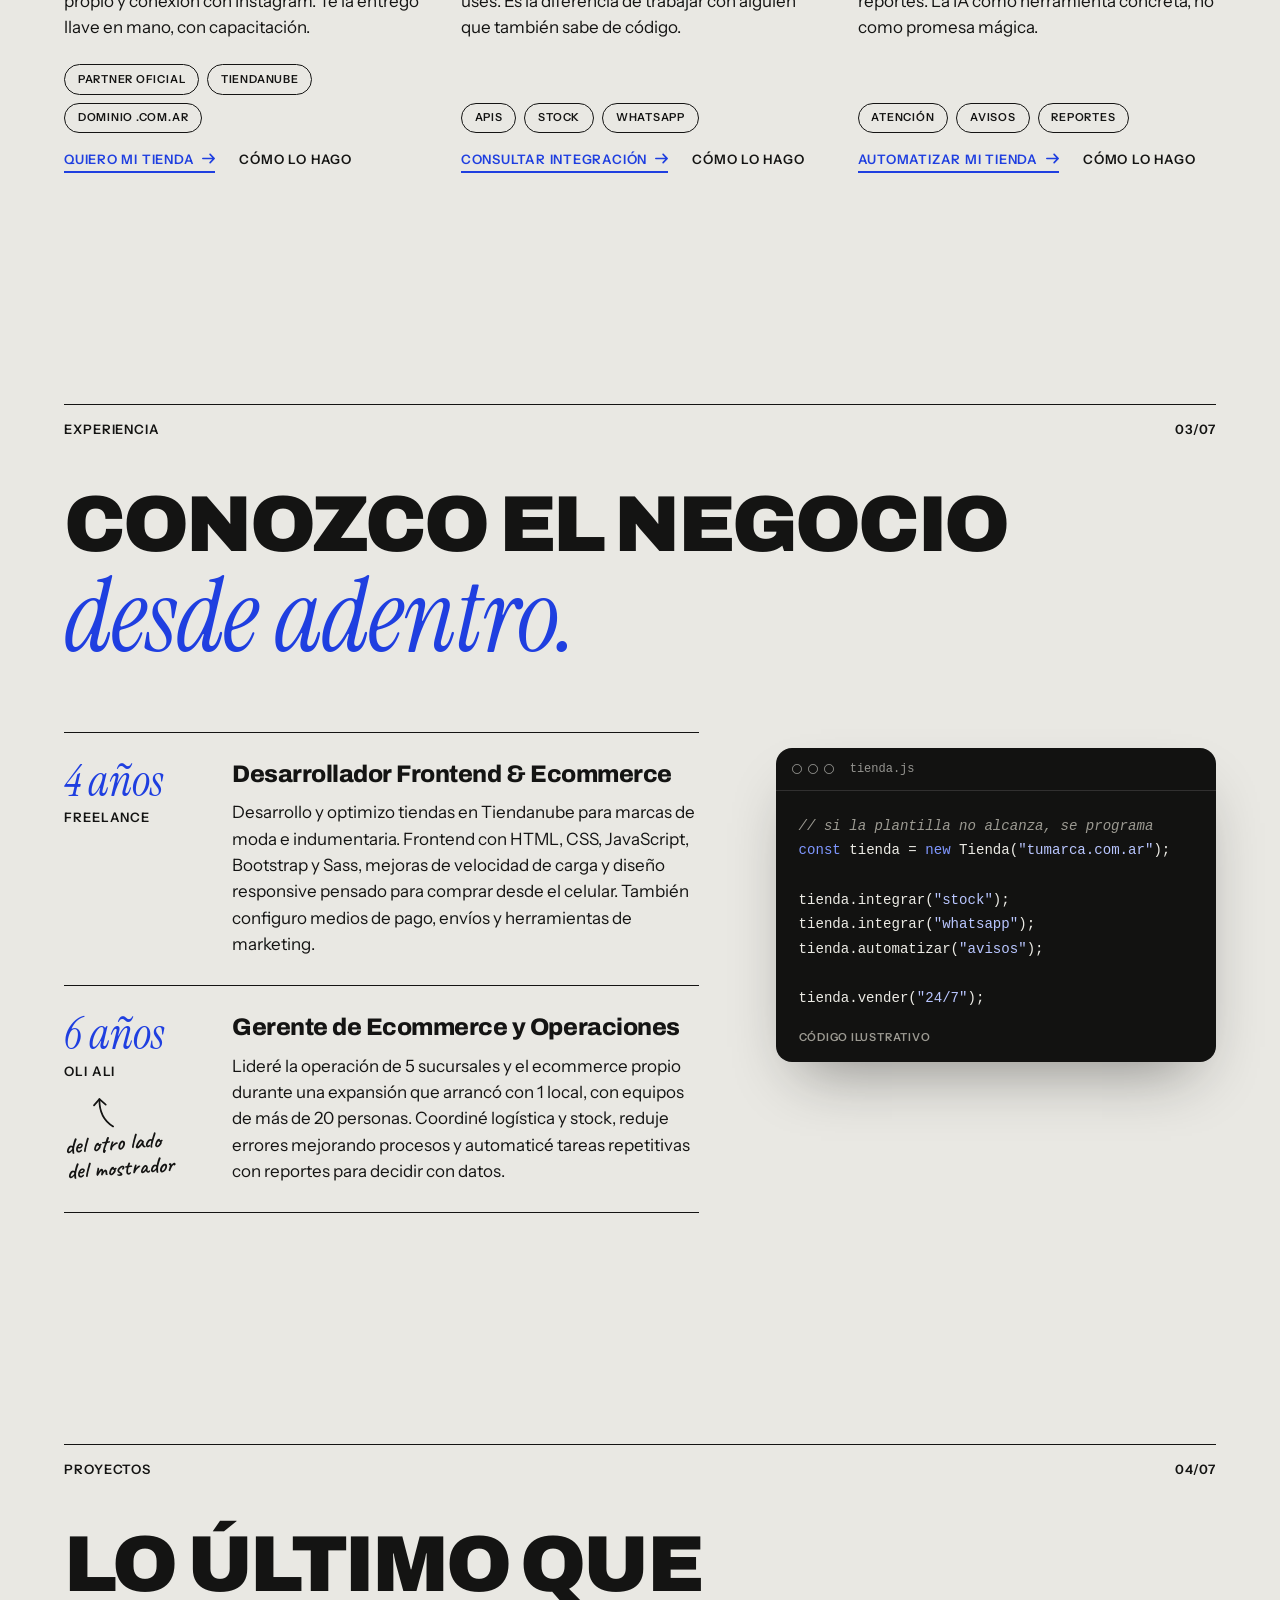
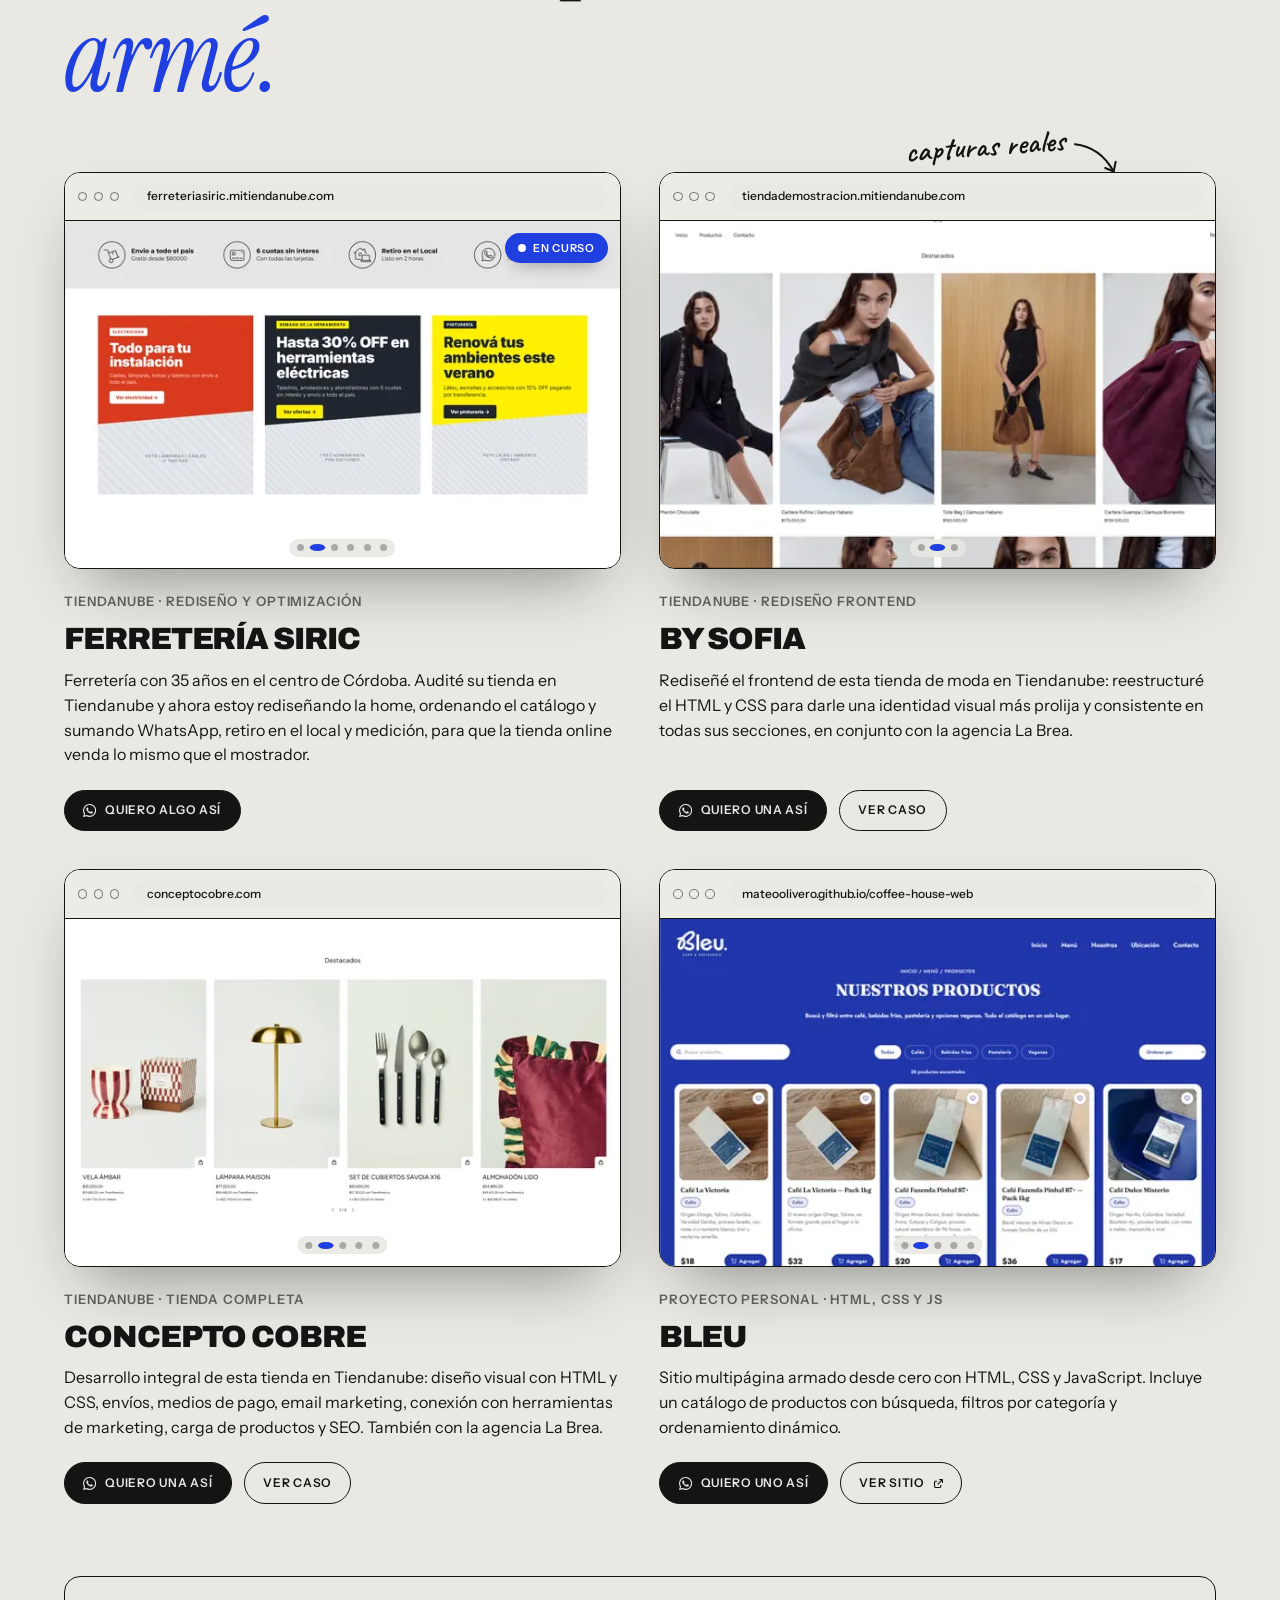
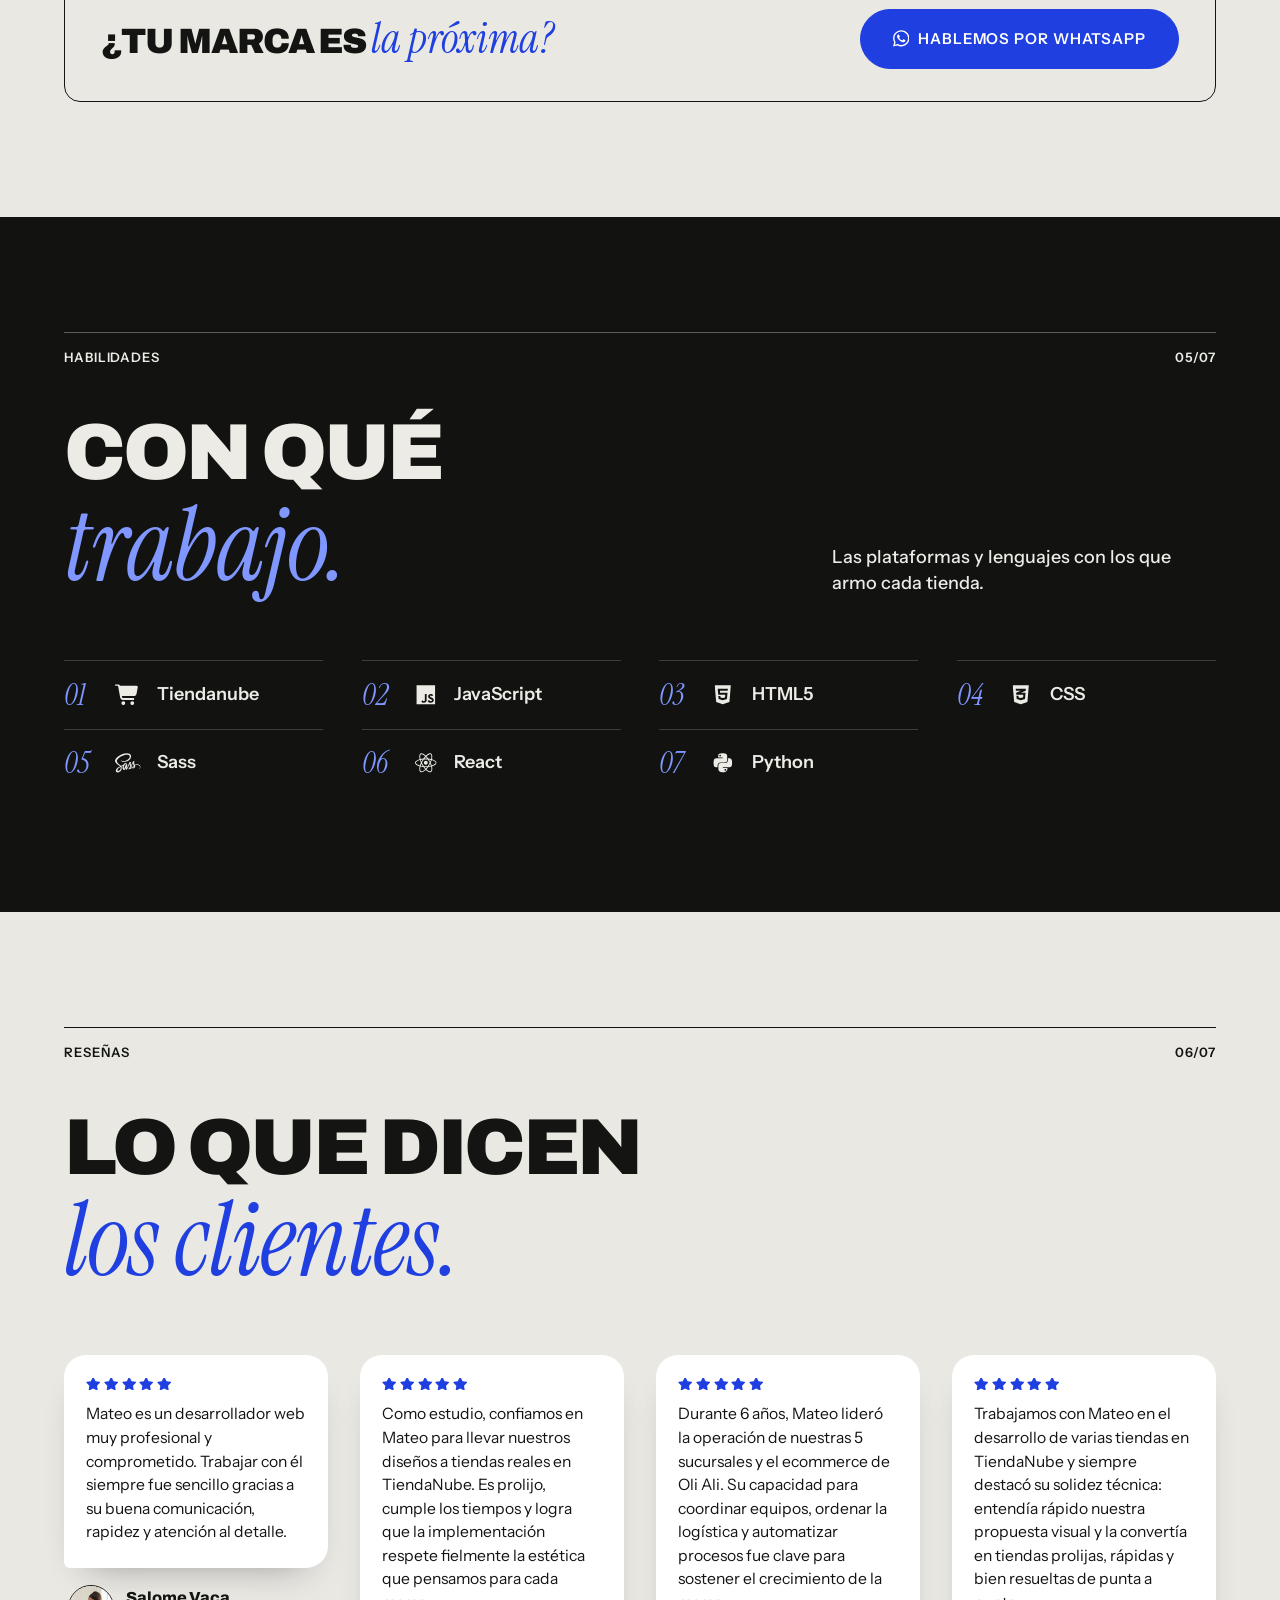
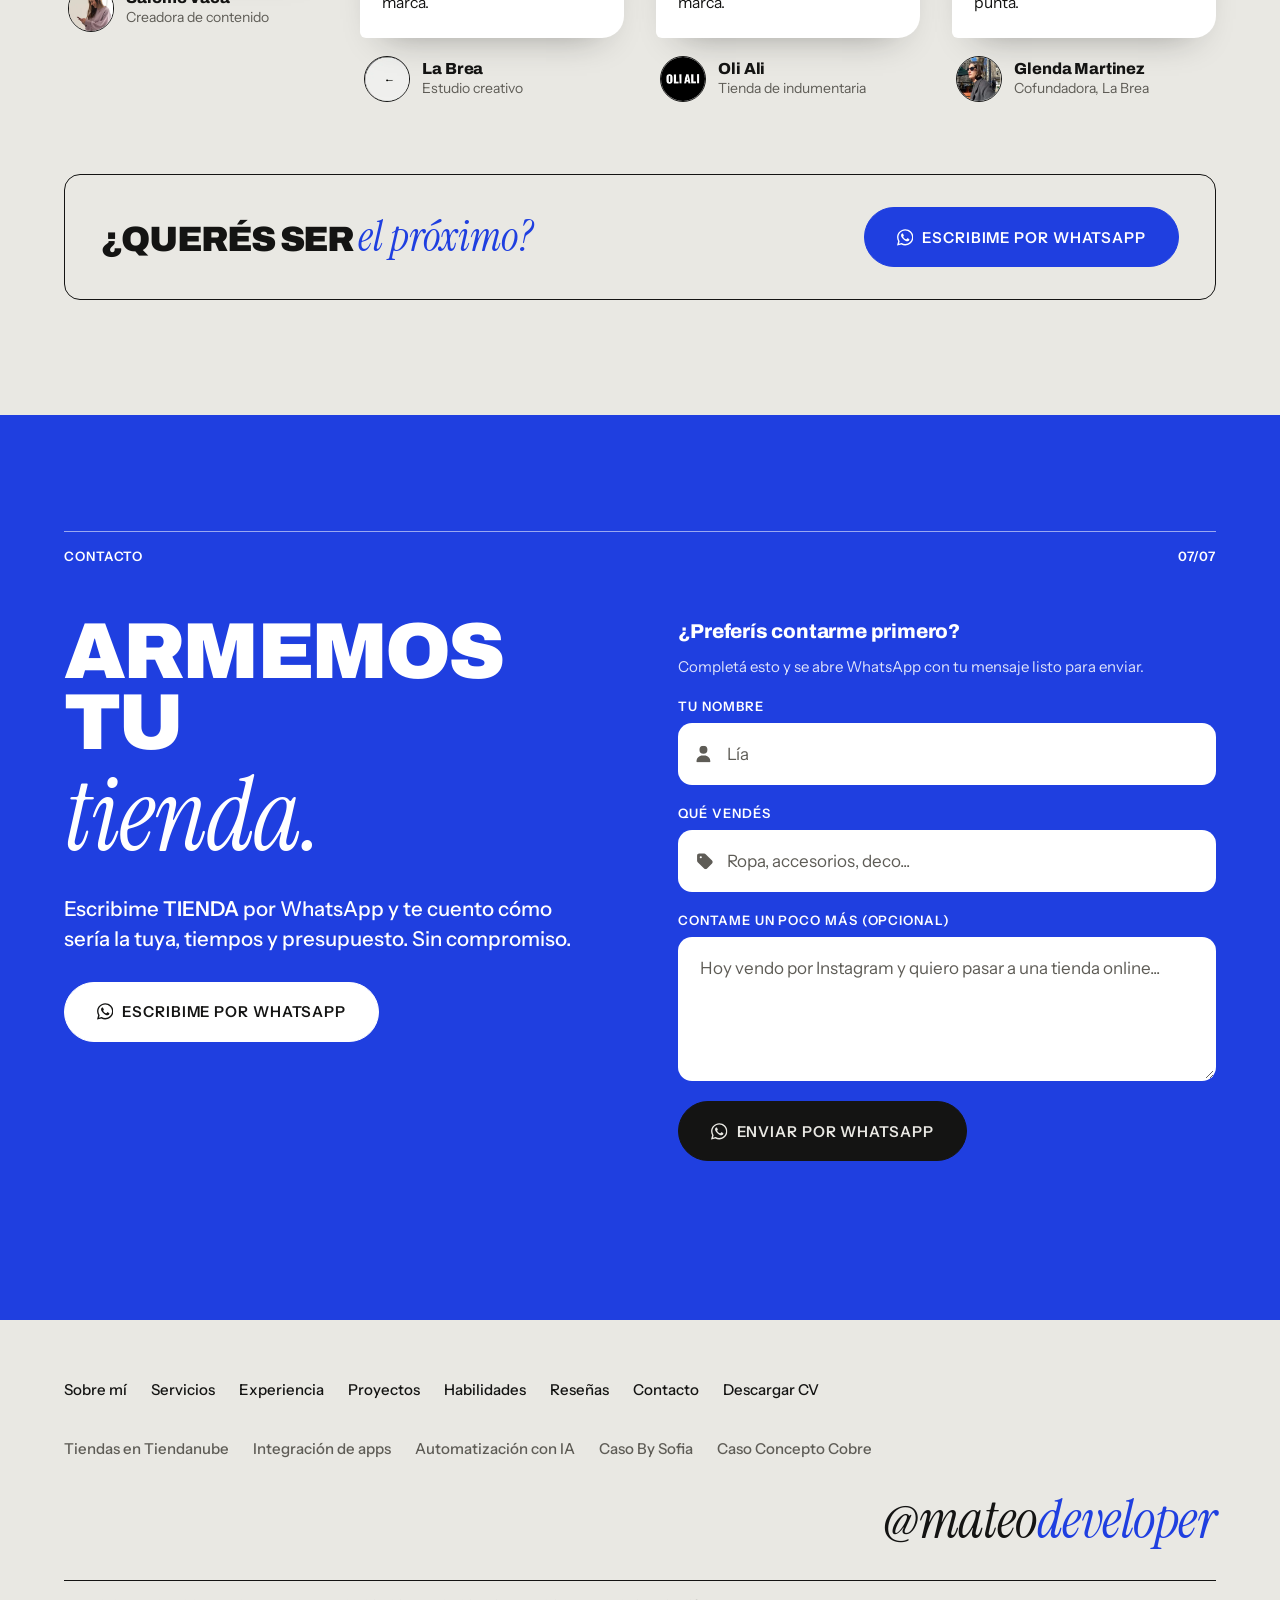
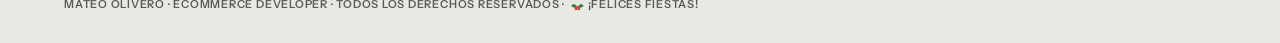
==== commit e19b7e7d: "Agregar detalles navideños sutiles (20/11 al 6/1) - Gorrito rojo sobre la foto de la portada y deste" ====
--- a/index.html
+++ b/index.html
@@ -202,6 +202,14 @@
                     </div>
 
                     <div class="hero-visual">
+                        <!-- Temporada de fiestas: se muestra solo entre el 20/11 y el 6/1 (ver js/script.js) -->
+                        <svg class="xmas xmas-hat" viewBox="0 0 120 100" aria-hidden="true">
+                            <path class="xmas-hat-cone" d="M20 76 Q38 22 90 16 Q104 16 104 30 Q80 36 80 76 Z"/>
+                            <rect class="xmas-hat-trim" x="10" y="68" width="80" height="20" rx="10"/>
+                            <circle class="xmas-hat-trim" cx="104" cy="30" r="10"/>
+                        </svg>
+                        <svg class="xmas xmas-sparkle xmas-sparkle--1" viewBox="0 0 24 24" aria-hidden="true"><path d="M12 0C13 8 16 11 24 12 16 13 13 16 12 24 11 16 8 13 0 12 8 11 11 8 12 0Z"/></svg>
+                        <svg class="xmas xmas-sparkle xmas-sparkle--2" viewBox="0 0 24 24" aria-hidden="true"><path d="M12 0C13 8 16 11 24 12 16 13 13 16 12 24 11 16 8 13 0 12 8 11 11 8 12 0Z"/></svg>
                         <div class="photo-frame">
                             <img src="img/perfil-mateo-480.webp" srcset="img/perfil-mateo-480.webp 480w, img/perfil-mateo-640.webp 640w, img/perfil-mateo.webp 800w" sizes="(min-width: 900px) 352px, 72vw" alt="Mateo Olivero, Ecommerce Developer y Partner de Tiendanube" id="profile-photo" width="480" height="480" fetchpriority="high">
                         </div>
@@ -212,7 +220,7 @@
                         </span>
 
                         <p class="hand-note hand-note--hero" aria-hidden="true">
-                            ese soy yo
+                            <span>ese soy yo<span class="xmas"><br>versión fiestas</span></span>
                             <svg class="hand-arrow" viewBox="0 0 80 60" fill="none"><path d="M70 6C58 30 36 44 10 48"/><path d="M22 38 10 48l14 6"/></svg>
                         </p>
 
@@ -664,7 +672,7 @@
             <p class="signature" translate="no">@mateo<span>developer</span></p>
         </div>
         <div class="inner">
-            <p class="copyright label">Mateo Olivero · Ecommerce Developer · Todos los derechos reservados</p>
+            <p class="copyright label">Mateo Olivero · Ecommerce Developer · Todos los derechos reservados<span class="xmas"> ·<svg class="xmas xmas-holly" viewBox="0 0 32 20" aria-hidden="true"><path class="leaf" d="M15 13C11 13 6 12 2 8c3 0 4-2 4-4 2 2 5 2 6 1 0 3 1 6 3 8Z"/><path class="leaf" d="M17 13c4 0 9-1 13-5-3 0-4-2-4-4-2 2-5 2-6 1 0 3-1 6-3 8Z"/><circle class="berry" cx="13" cy="15" r="3"/><circle class="berry" cx="19" cy="15" r="3"/><circle class="berry" cx="16" cy="11" r="3"/></svg>¡Felices fiestas!</span></p>
         </div>
     </footer>
 
--- a/css/style.css
+++ b/css/style.css
@@ -2324,3 +2324,136 @@
         grid-template-columns: repeat(2, minmax(0, 1fr));
     }
 }
+
+/* ==========================================================================
+   Temporada de fiestas (20/11 al 6/1): gorrito cobalto, destellos y saludo.
+   Solo colores de marca. Se activa con la clase .season-xmas (js/script.js).
+   ========================================================================== */
+
+:root {
+    --xmas-rojo: #D2402F;   /* "Alerta" del manual de marca */
+    --xmas-verde: #2E7D4F;  /* verde pino */
+}
+
+:root[data-theme="dark"] {
+    --xmas-verde: #4FAE78;
+}
+
+.xmas {
+    display: none;
+}
+
+/* Ramita de acebo junto al saludo del pie */
+.xmas-holly {
+    width: 1.35em;
+    height: auto;
+    margin: 0 0.25em 0 0.45em;
+    vertical-align: -0.3em;
+}
+
+.season-xmas .xmas-holly {
+    display: inline-block;
+}
+
+.xmas-holly .leaf {
+    fill: var(--xmas-verde);
+}
+
+.xmas-holly .berry {
+    fill: var(--xmas-rojo);
+}
+
+.season-xmas span.xmas {
+    display: inline;
+}
+
+.season-xmas svg.xmas:not(.xmas-holly) {
+    display: block;
+}
+
+.xmas-hat {
+    position: absolute;
+    top: -2.6rem;
+    right: -1.4rem;
+    z-index: 4;
+    width: 6.25rem;
+    height: auto;
+    transform: rotate(16deg);
+    transform-origin: 30% 80%;
+    pointer-events: none;
+    overflow: visible;
+    filter: drop-shadow(0 10px 14px rgba(20, 20, 19, 0.25));
+}
+
+.xmas-hat-cone {
+    fill: var(--xmas-rojo);
+    stroke: var(--tinta);
+    stroke-width: 3;
+    stroke-linejoin: round;
+}
+
+.xmas-hat-trim {
+    fill: var(--blanco);
+    stroke: var(--tinta);
+    stroke-width: 3;
+}
+
+.xmas-sparkle {
+    position: absolute;
+    z-index: 4;
+    fill: var(--accent);
+    pointer-events: none;
+    animation: xmas-twinkle 2.6s ease-in-out infinite;
+}
+
+.xmas-sparkle--1 {
+    fill: var(--xmas-verde);
+    top: -1.9rem;
+    right: 5.4rem;
+    width: 1.15rem;
+}
+
+.xmas-sparkle--2 {
+    top: 2.2rem;
+    right: -2.6rem;
+    width: 0.8rem;
+    animation-delay: 1.3s;
+}
+
+@keyframes xmas-twinkle {
+    0%, 100% { opacity: 0.25; transform: scale(0.7) rotate(0deg); }
+    50% { opacity: 1; transform: scale(1) rotate(20deg); }
+}
+
+@media (max-width: 600px) {
+    .xmas-hat {
+        width: 4.75rem;
+        top: -2rem;
+        right: -0.9rem;
+    }
+
+    .xmas-sparkle--2 {
+        right: -1.6rem;
+    }
+}
+
+@media (prefers-reduced-motion: reduce) {
+    .xmas-sparkle {
+        animation: none;
+        opacity: 0.8;
+    }
+}
+
+/* En pantallas chicas el gorrito ocupa la esquina derecha: la nota pasa a la izquierda */
+@media (max-width: 900px) {
+    .season-xmas .hand-note--hero {
+        left: -0.75rem;
+        right: auto;
+        top: -3.4rem;
+    }
+
+    .season-xmas .hand-note--hero .hand-arrow {
+        margin-left: 2rem;
+        transform: scaleX(-1) rotate(-20deg);
+    }
+}
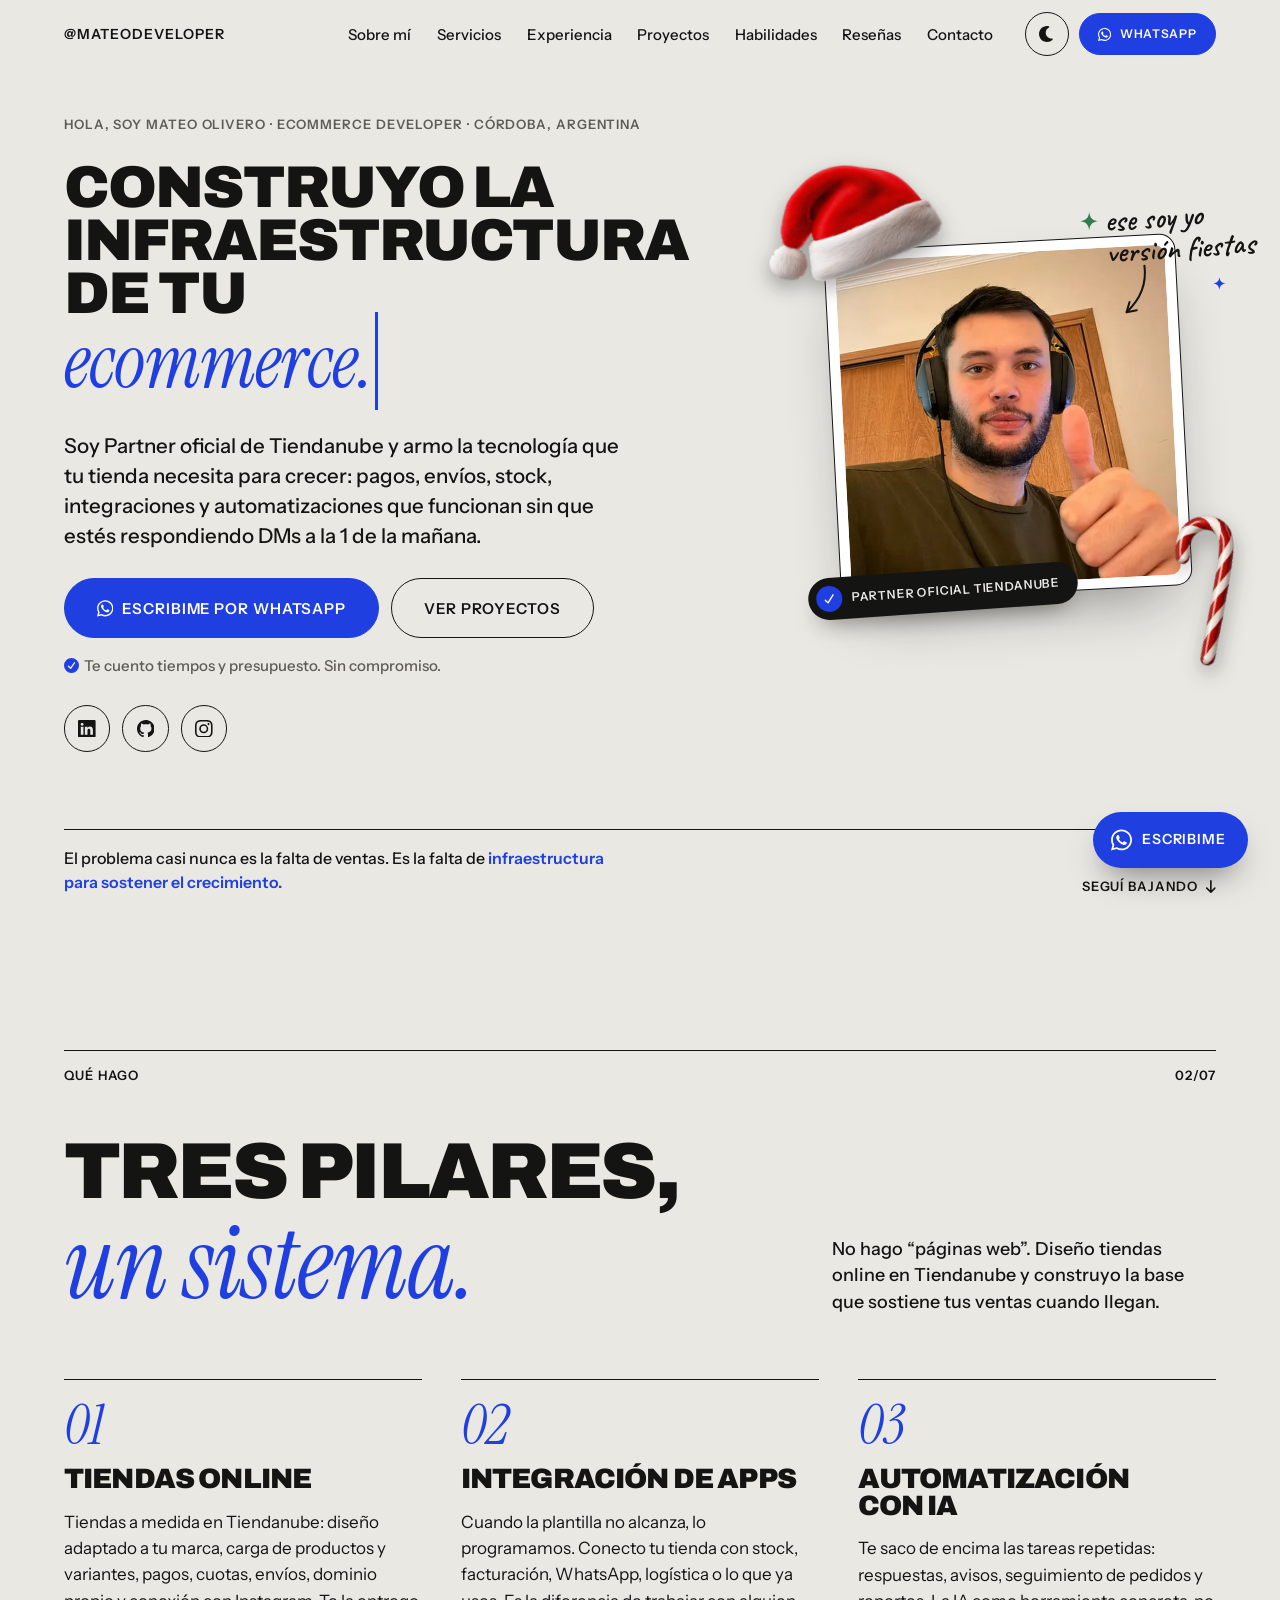
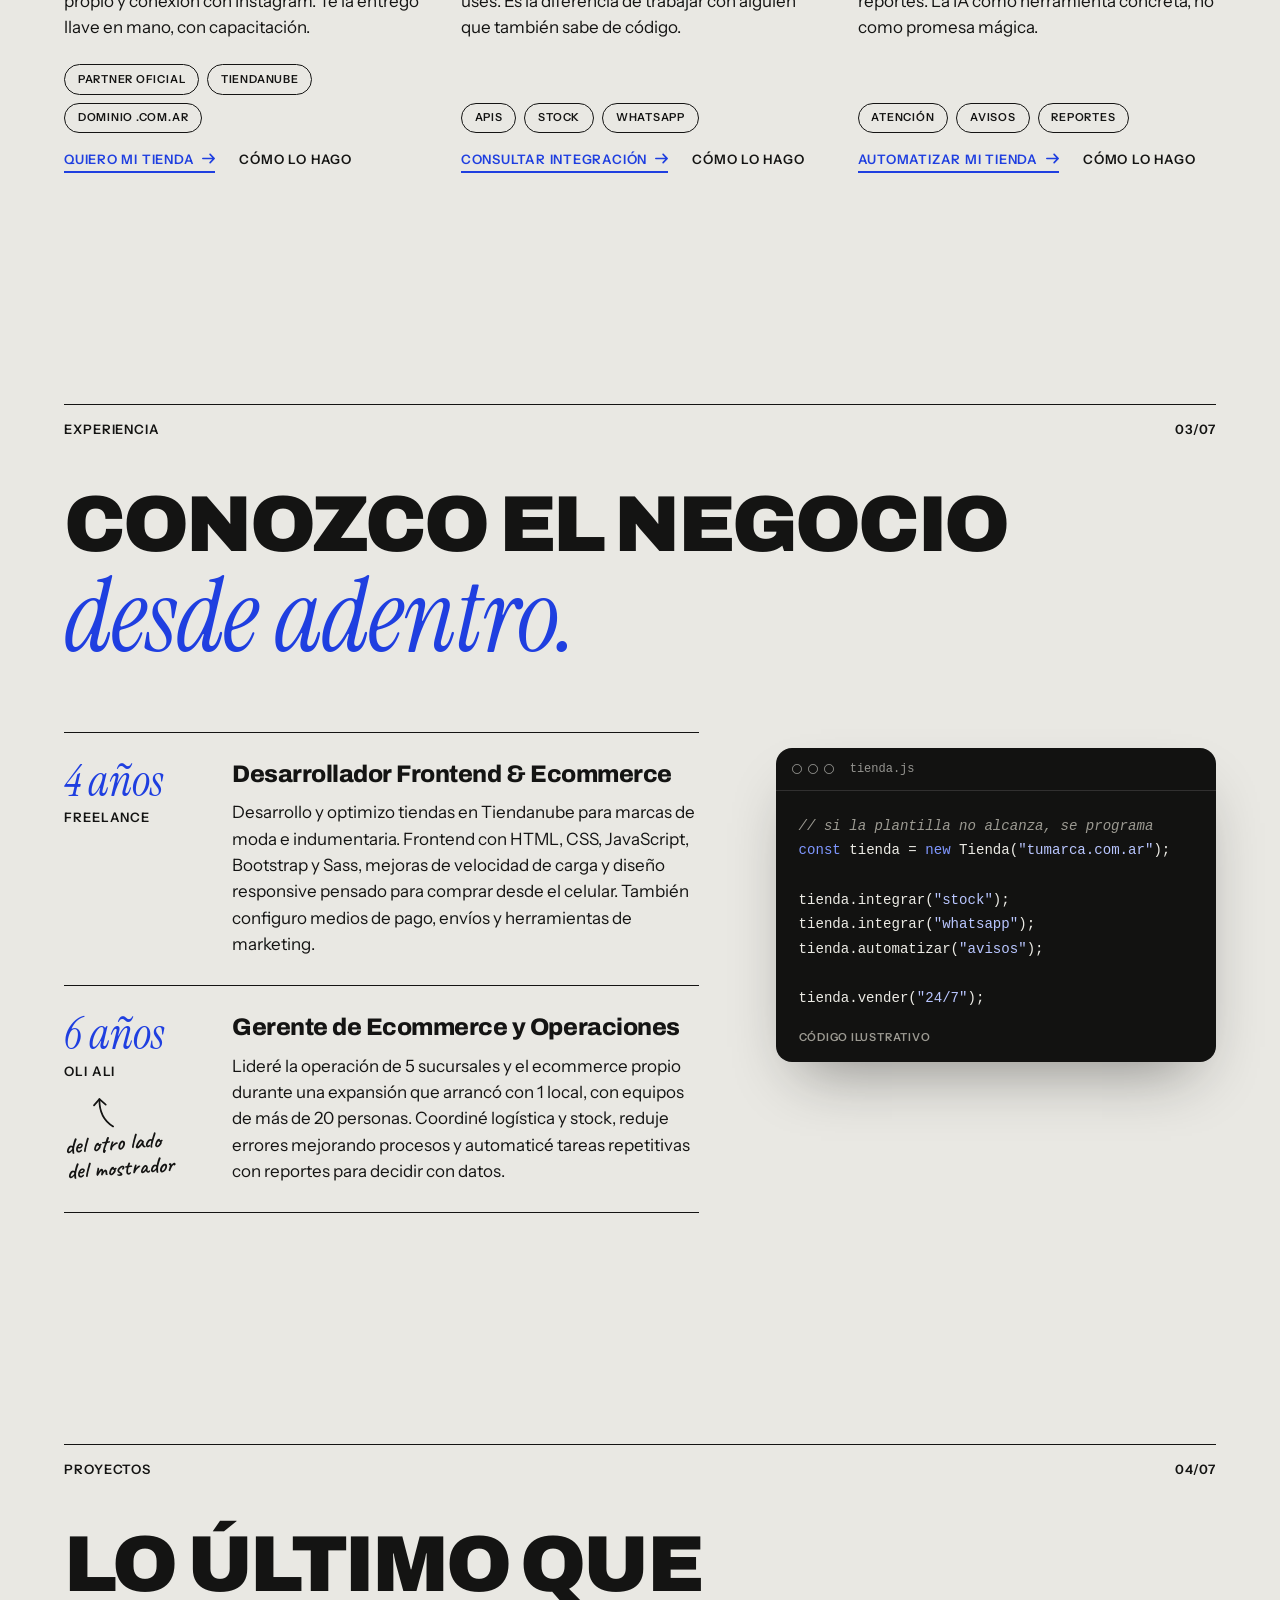
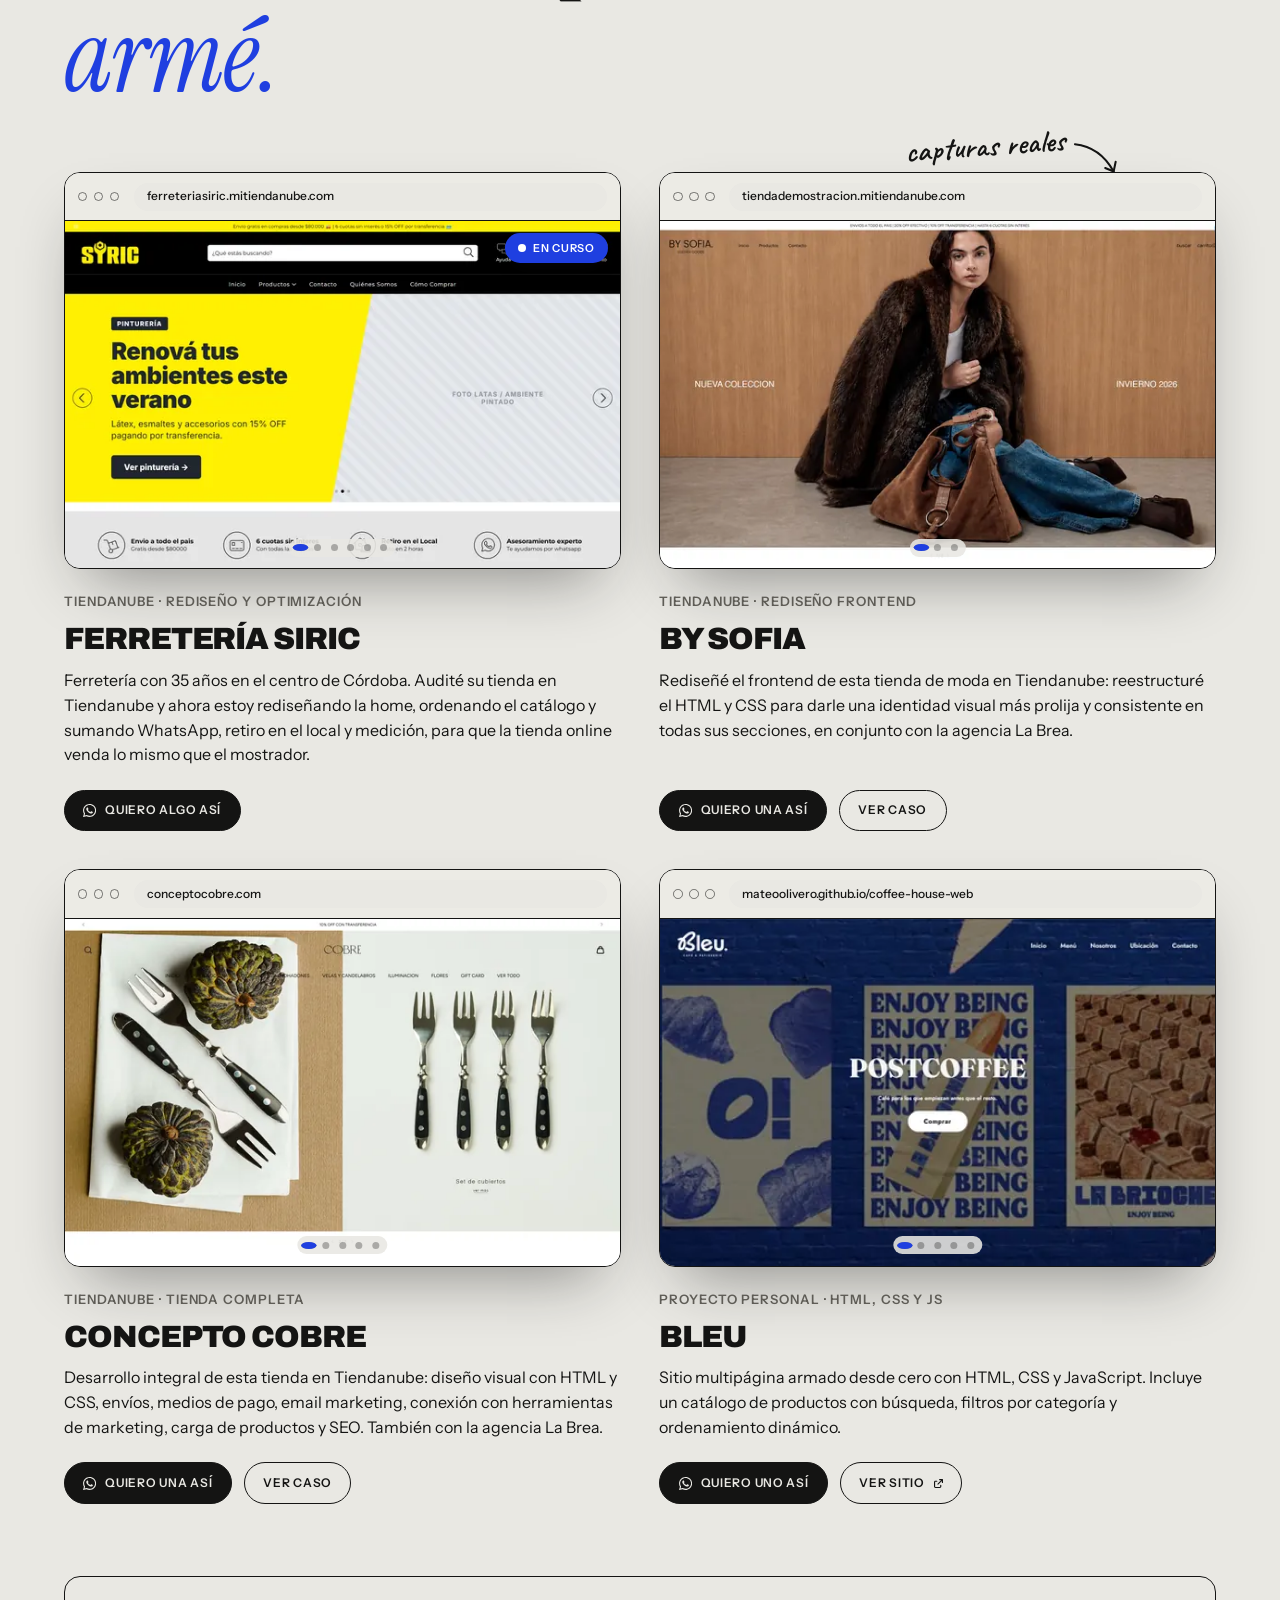
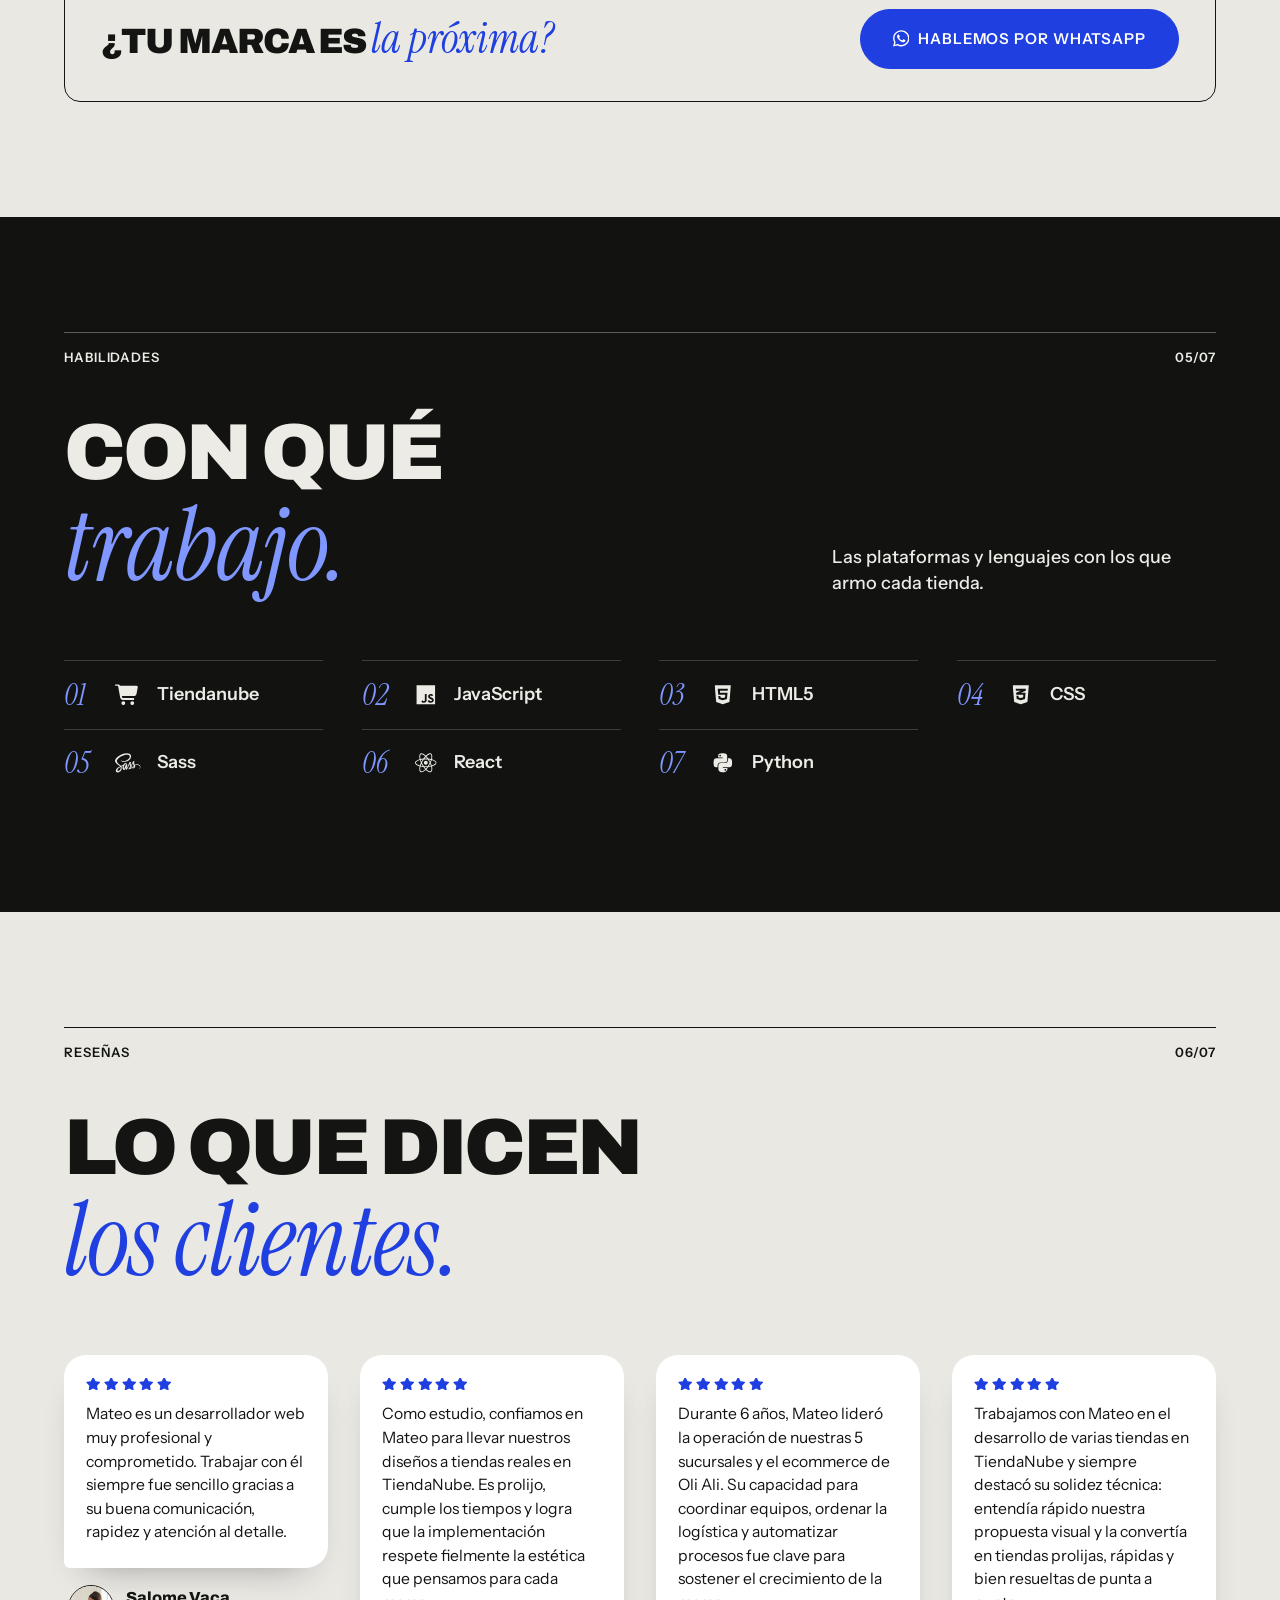
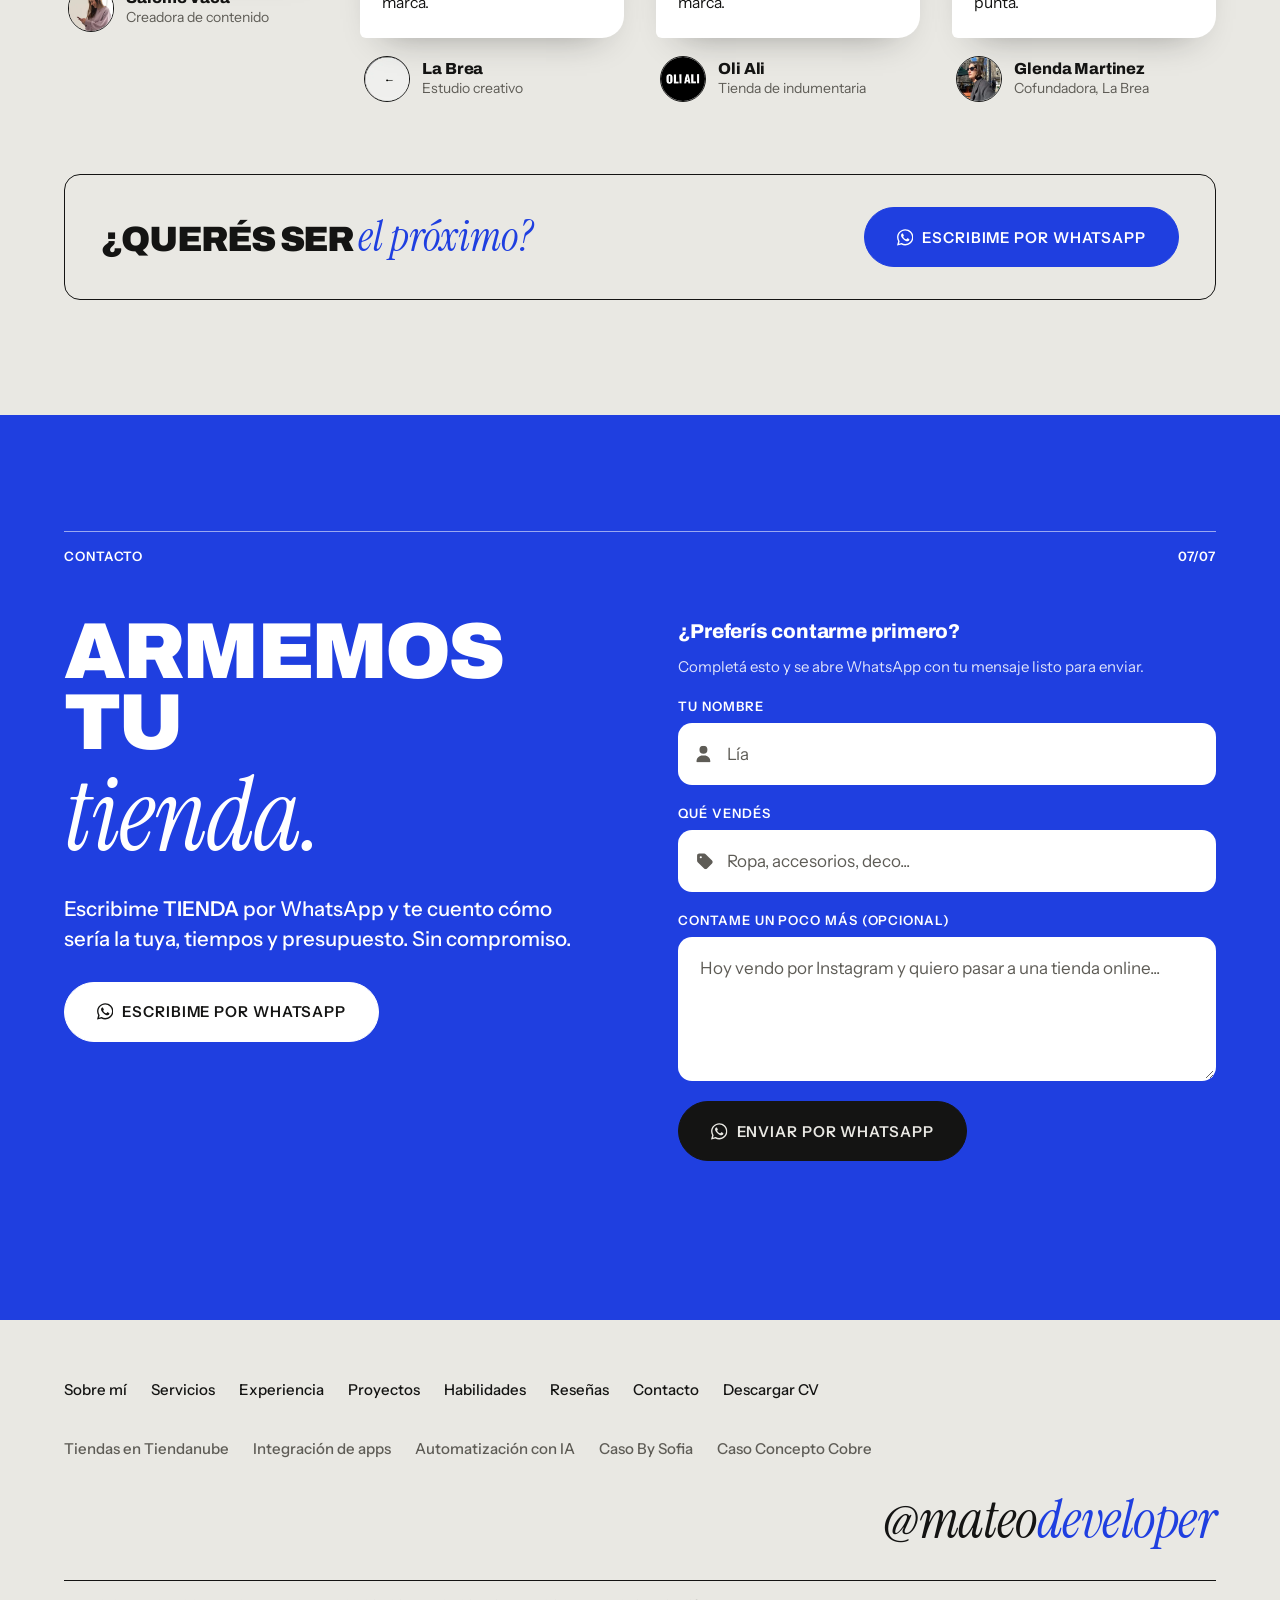
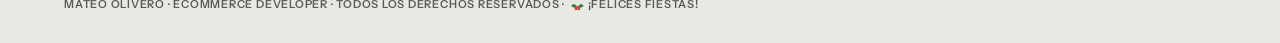
==== commit 6b4a6e38: "Gorro realista y bastón de caramelo en la foto de la portada - Gorro de Papá Noel (imagen sin fondo)" ====
--- a/index.html
+++ b/index.html
@@ -203,14 +203,11 @@
 
                     <div class="hero-visual">
                         <!-- Temporada de fiestas: se muestra solo entre el 20/11 y el 6/1 (ver js/script.js) -->
-                        <svg class="xmas xmas-hat" viewBox="0 0 120 100" aria-hidden="true">
-                            <path class="xmas-hat-cone" d="M20 76 Q38 22 90 16 Q104 16 104 30 Q80 36 80 76 Z"/>
-                            <rect class="xmas-hat-trim" x="10" y="68" width="80" height="20" rx="10"/>
-                            <circle class="xmas-hat-trim" cx="104" cy="30" r="10"/>
-                        </svg>
                         <svg class="xmas xmas-sparkle xmas-sparkle--1" viewBox="0 0 24 24" aria-hidden="true"><path d="M12 0C13 8 16 11 24 12 16 13 13 16 12 24 11 16 8 13 0 12 8 11 11 8 12 0Z"/></svg>
                         <svg class="xmas xmas-sparkle xmas-sparkle--2" viewBox="0 0 24 24" aria-hidden="true"><path d="M12 0C13 8 16 11 24 12 16 13 13 16 12 24 11 16 8 13 0 12 8 11 11 8 12 0Z"/></svg>
                         <div class="photo-frame">
+                            <img class="xmas xmas-hat" src="img/gorro-navidad.webp" width="360" height="261" alt="" aria-hidden="true" loading="lazy" decoding="async">
+                            <img class="xmas xmas-cane" src="img/baston-navidad.webp" width="200" height="496" alt="" aria-hidden="true" loading="lazy" decoding="async">
                             <img src="img/perfil-mateo-480.webp" srcset="img/perfil-mateo-480.webp 480w, img/perfil-mateo-640.webp 640w, img/perfil-mateo.webp 800w" sizes="(min-width: 900px) 352px, 72vw" alt="Mateo Olivero, Ecommerce Developer y Partner de Tiendanube" id="profile-photo" width="480" height="480" fetchpriority="high">
                         </div>
 
--- a/css/style.css
+++ b/css/style.css
@@ -2371,32 +2371,35 @@
     display: block;
 }
 
+/* Gorro sobre la esquina superior izquierda del marco (en % para que escale) */
+.season-xmas .photo-frame {
+    position: relative;
+}
+
+.photo-frame .xmas-hat,
+.photo-frame .xmas-cane {
+    aspect-ratio: auto;
+    object-fit: contain;
+    border-radius: 0;
+    cursor: default;
+}
+
 .xmas-hat {
     position: absolute;
-    top: -2.6rem;
-    right: -1.4rem;
+    left: -14%;
+    top: -24%;
     z-index: 4;
-    width: 6.25rem;
+    width: 48% !important;
     height: auto;
-    transform: rotate(16deg);
-    transform-origin: 30% 80%;
+    transform: rotate(10deg);
     pointer-events: none;
-    overflow: visible;
-    filter: drop-shadow(0 10px 14px rgba(20, 20, 19, 0.25));
-}
-
-.xmas-hat-cone {
-    fill: var(--xmas-rojo);
-    stroke: var(--tinta);
-    stroke-width: 3;
-    stroke-linejoin: round;
-}
-
-.xmas-hat-trim {
-    fill: var(--blanco);
-    stroke: var(--tinta);
-    stroke-width: 3;
-}
+    filter: drop-shadow(0 8px 10px rgba(20, 20, 19, 0.35));
+}
+
+.season-xmas img.xmas {
+    display: block;
+}
+
 
 .xmas-sparkle {
     position: absolute;
@@ -2426,11 +2429,6 @@
 }
 
 @media (max-width: 600px) {
-    .xmas-hat {
-        width: 4.75rem;
-        top: -2rem;
-        right: -0.9rem;
-    }
 
     .xmas-sparkle--2 {
         right: -1.6rem;
@@ -2444,16 +2442,36 @@
     }
 }
 
-/* En pantallas chicas el gorrito ocupa la esquina derecha: la nota pasa a la izquierda */
-@media (max-width: 900px) {
+
+
+/* Con el gorro en la esquina izquierda, la nota "ese soy yo" pasa a la derecha */
+.season-xmas .hand-note--hero {
+    left: auto;
+    right: -4.5rem;
+    top: -2.6rem;
+}
+
+.season-xmas .hand-note--hero .hand-arrow {
+    margin-left: 0;
+    transform: rotate(-30deg);
+}
+
+@media (max-width: 600px) {
     .season-xmas .hand-note--hero {
-        left: -0.75rem;
-        right: auto;
-        top: -3.4rem;
-    }
-
-    .season-xmas .hand-note--hero .hand-arrow {
-        margin-left: 2rem;
-        transform: scaleX(-1) rotate(-20deg);
-    }
-}
+        right: -0.75rem;
+        top: -3rem;
+    }
+}
+
+/* Bastón de caramelo cruzado sobre la esquina inferior derecha del marco */
+.xmas-cane {
+    position: absolute;
+    right: -14%;
+    bottom: -23%;
+    z-index: 4;
+    width: 17% !important;
+    height: auto;
+    transform: rotate(-8deg);
+    pointer-events: none;
+    filter: drop-shadow(0 8px 10px rgba(20, 20, 19, 0.35));
+}
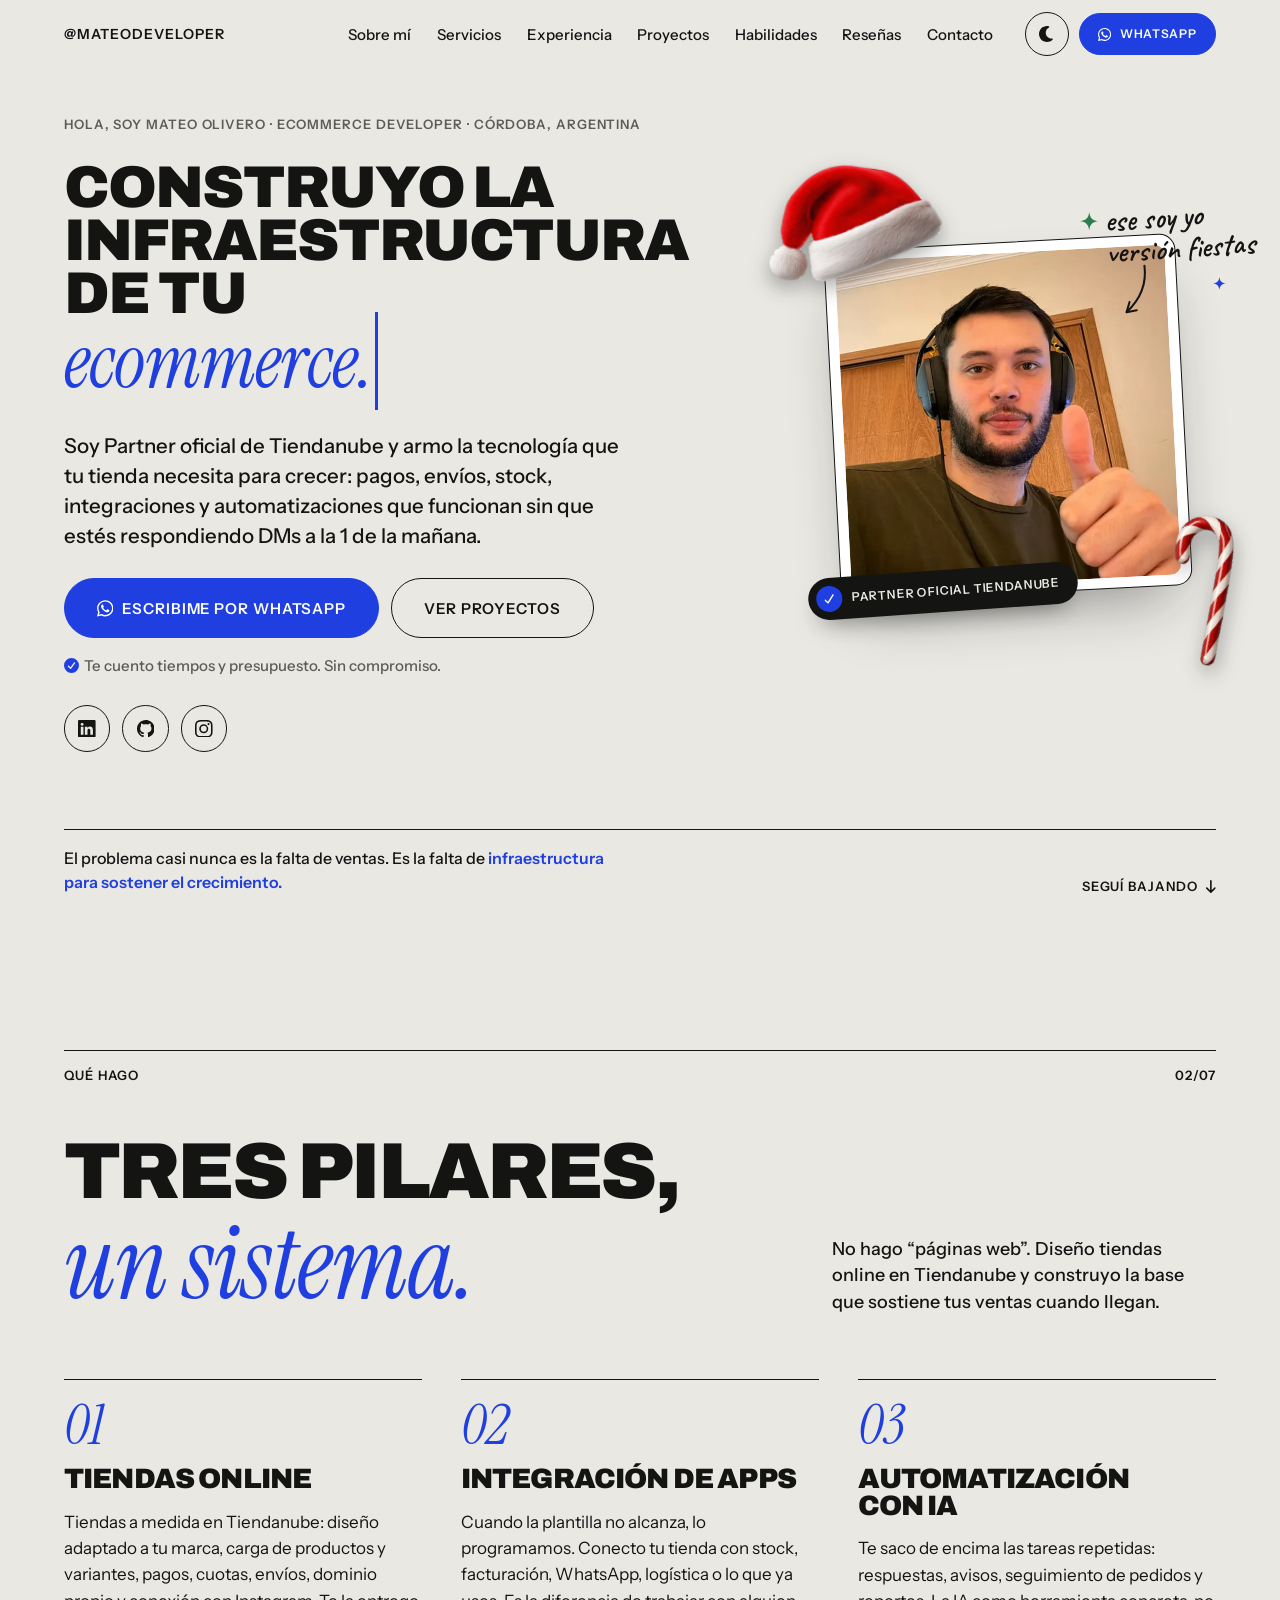
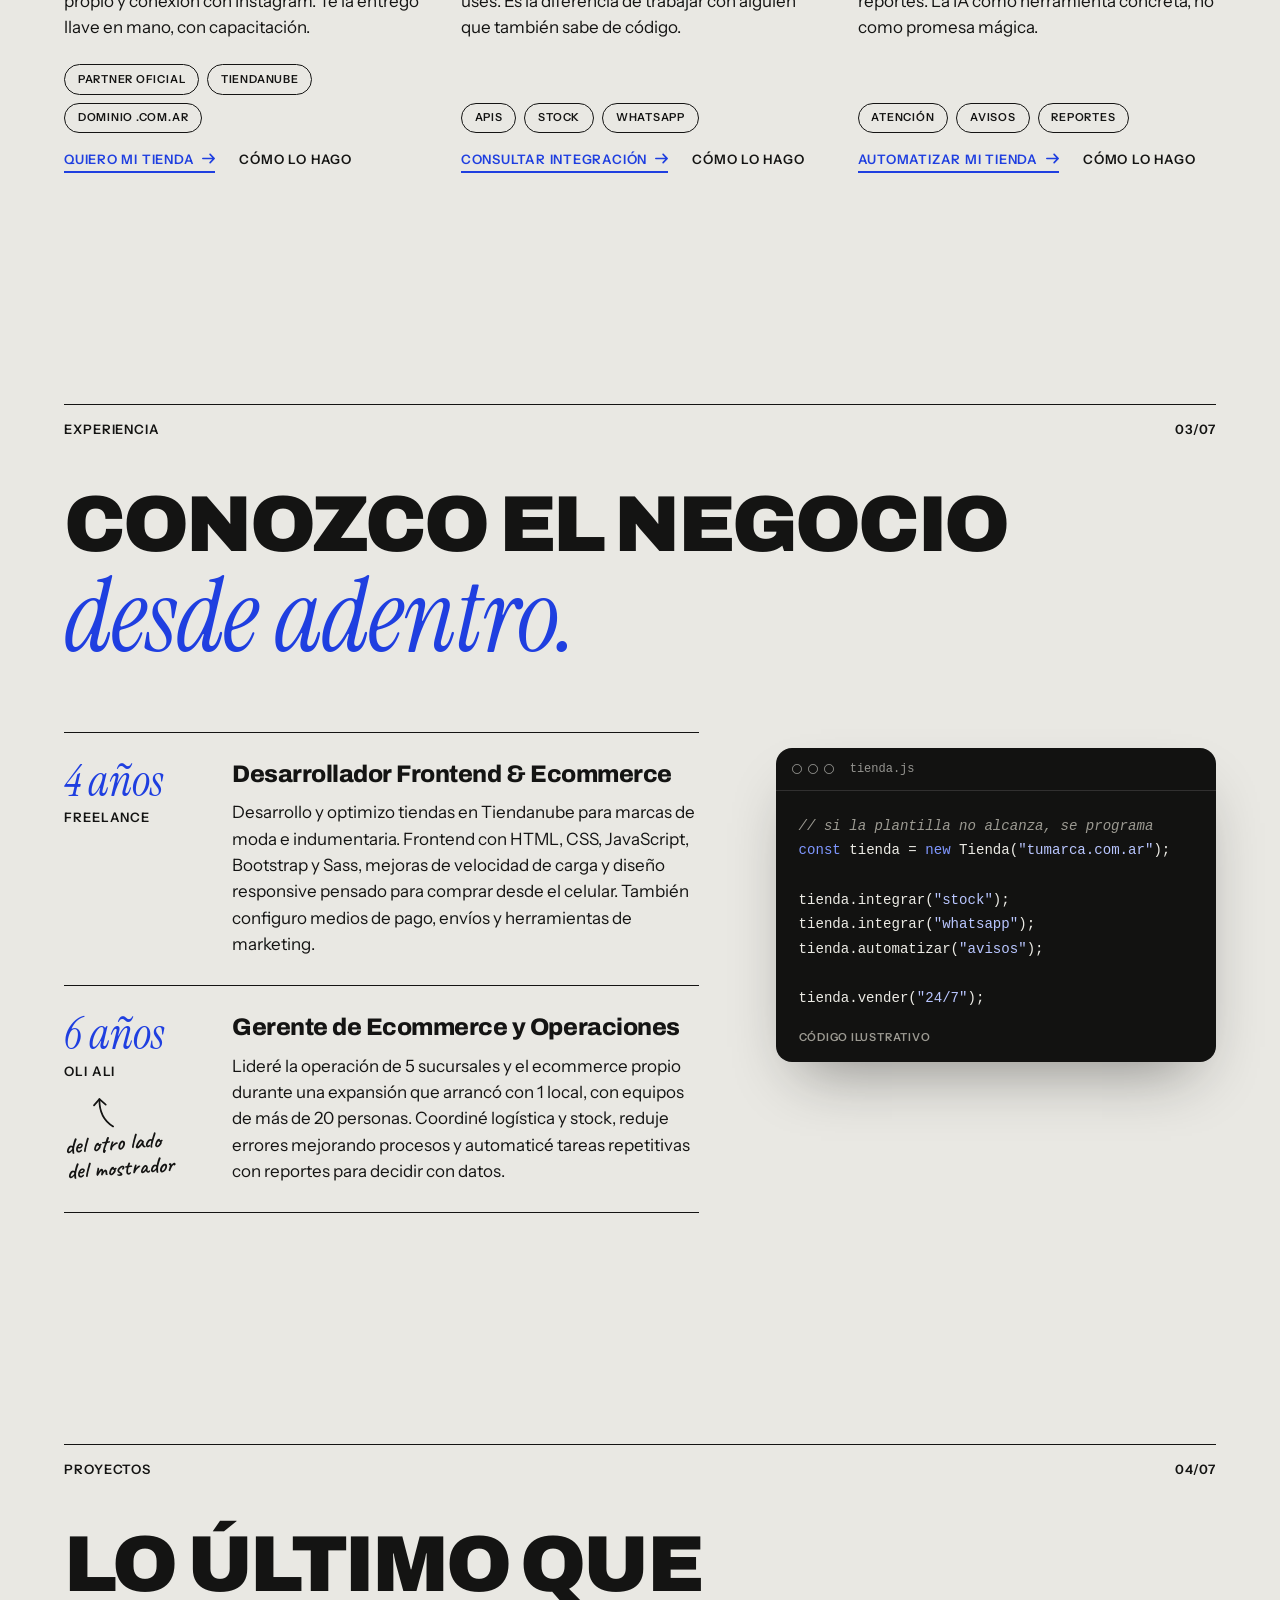
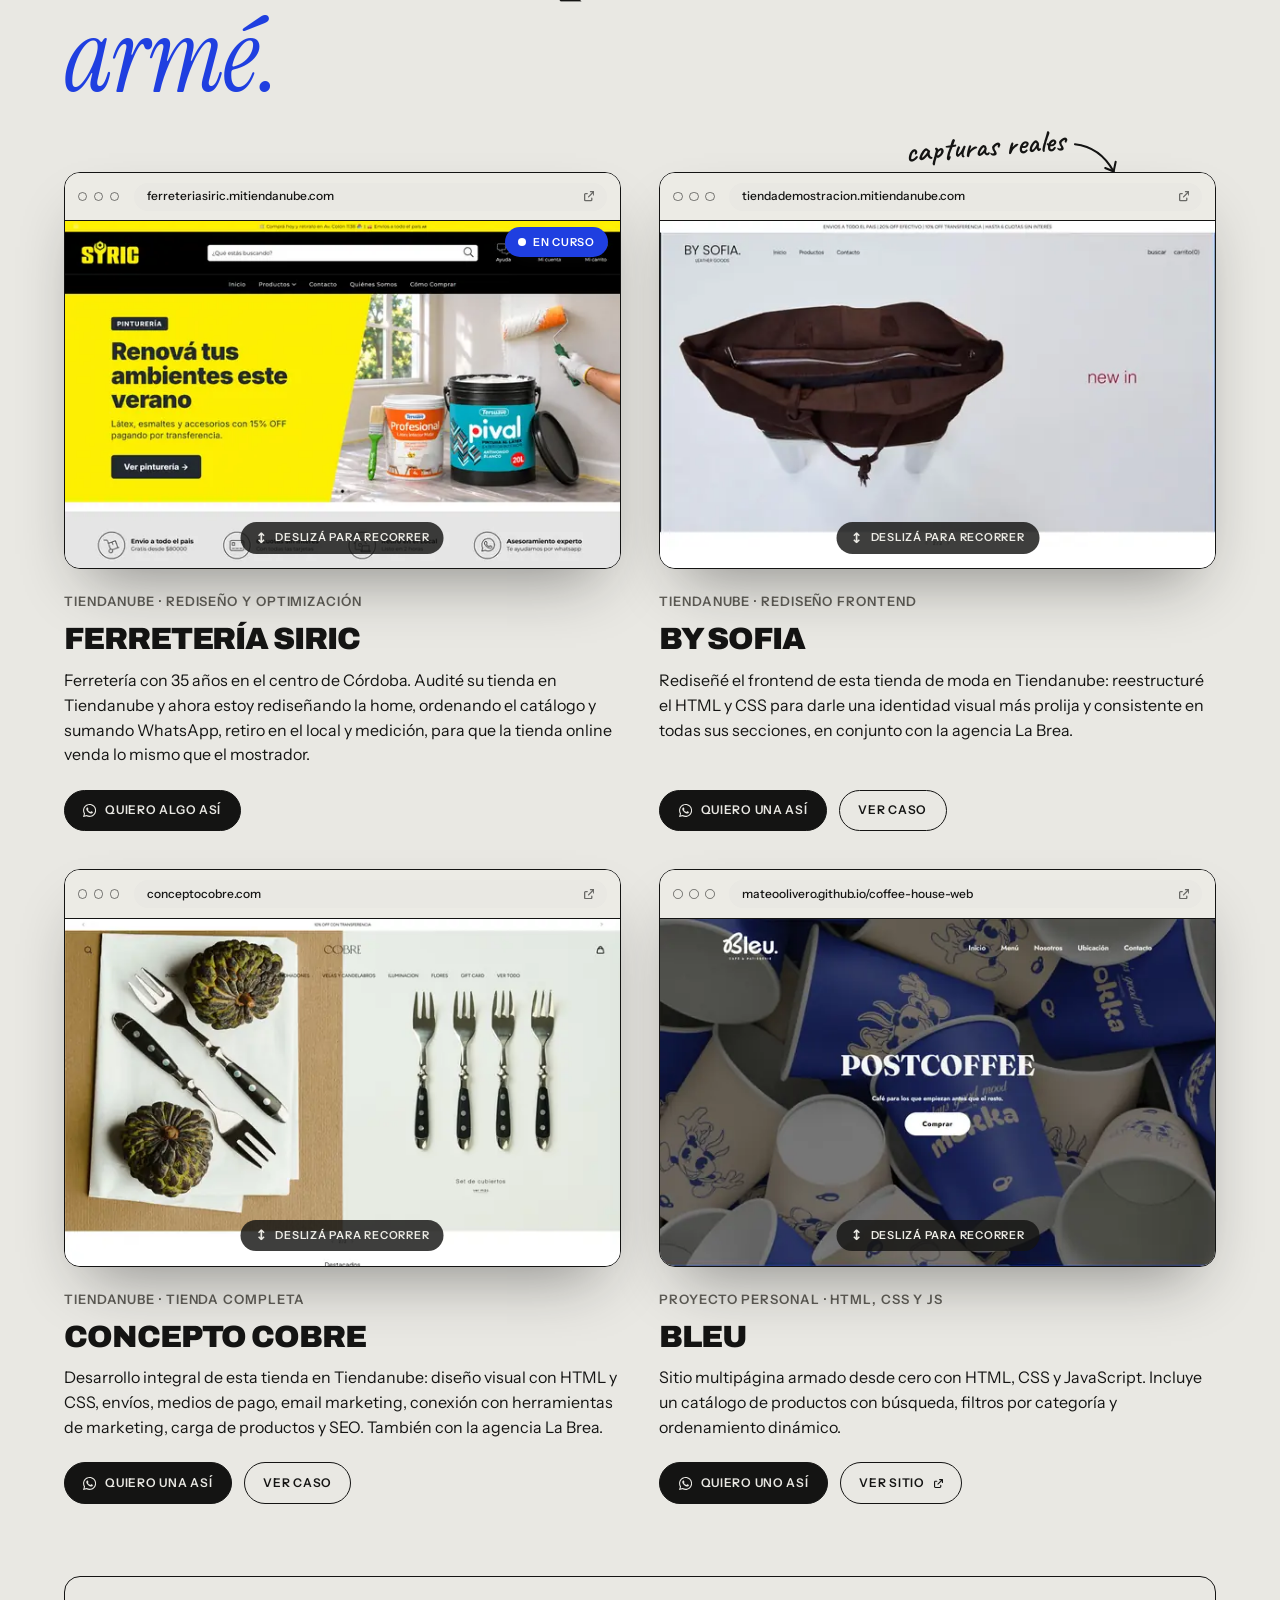
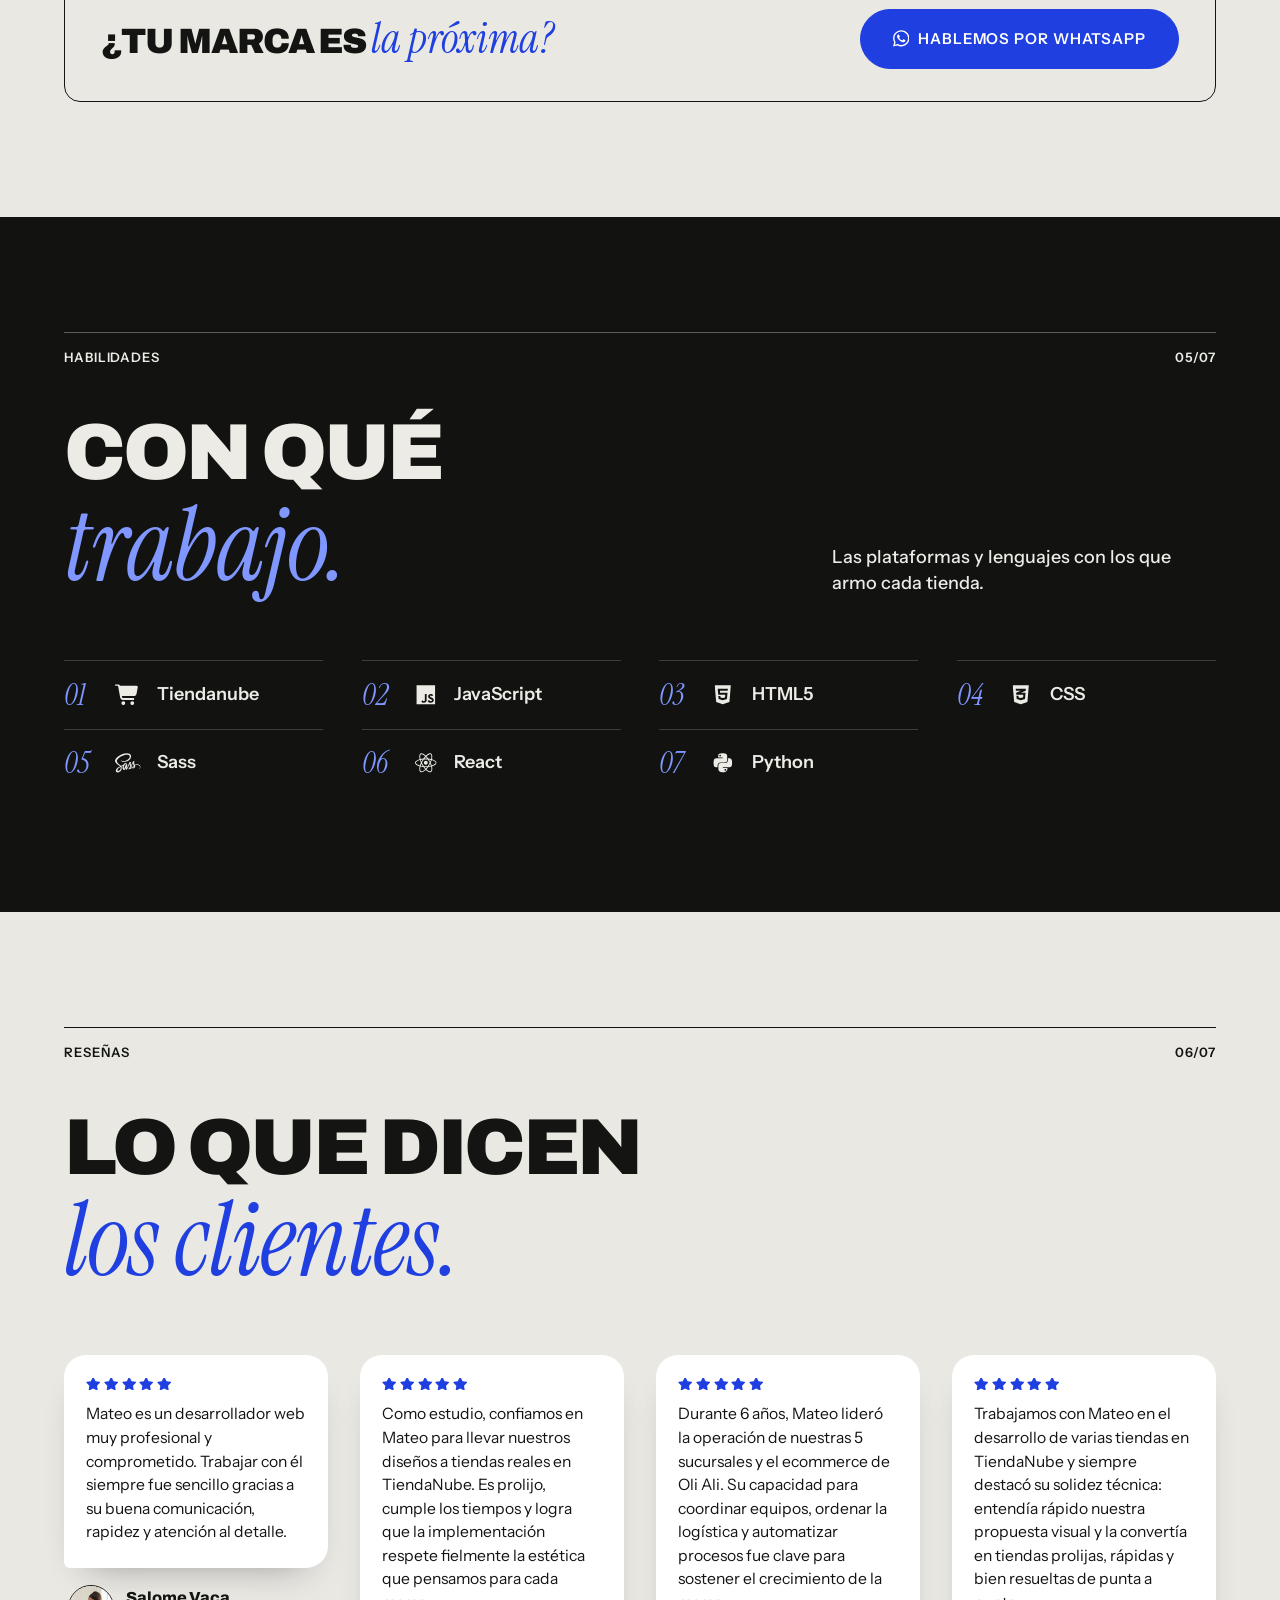
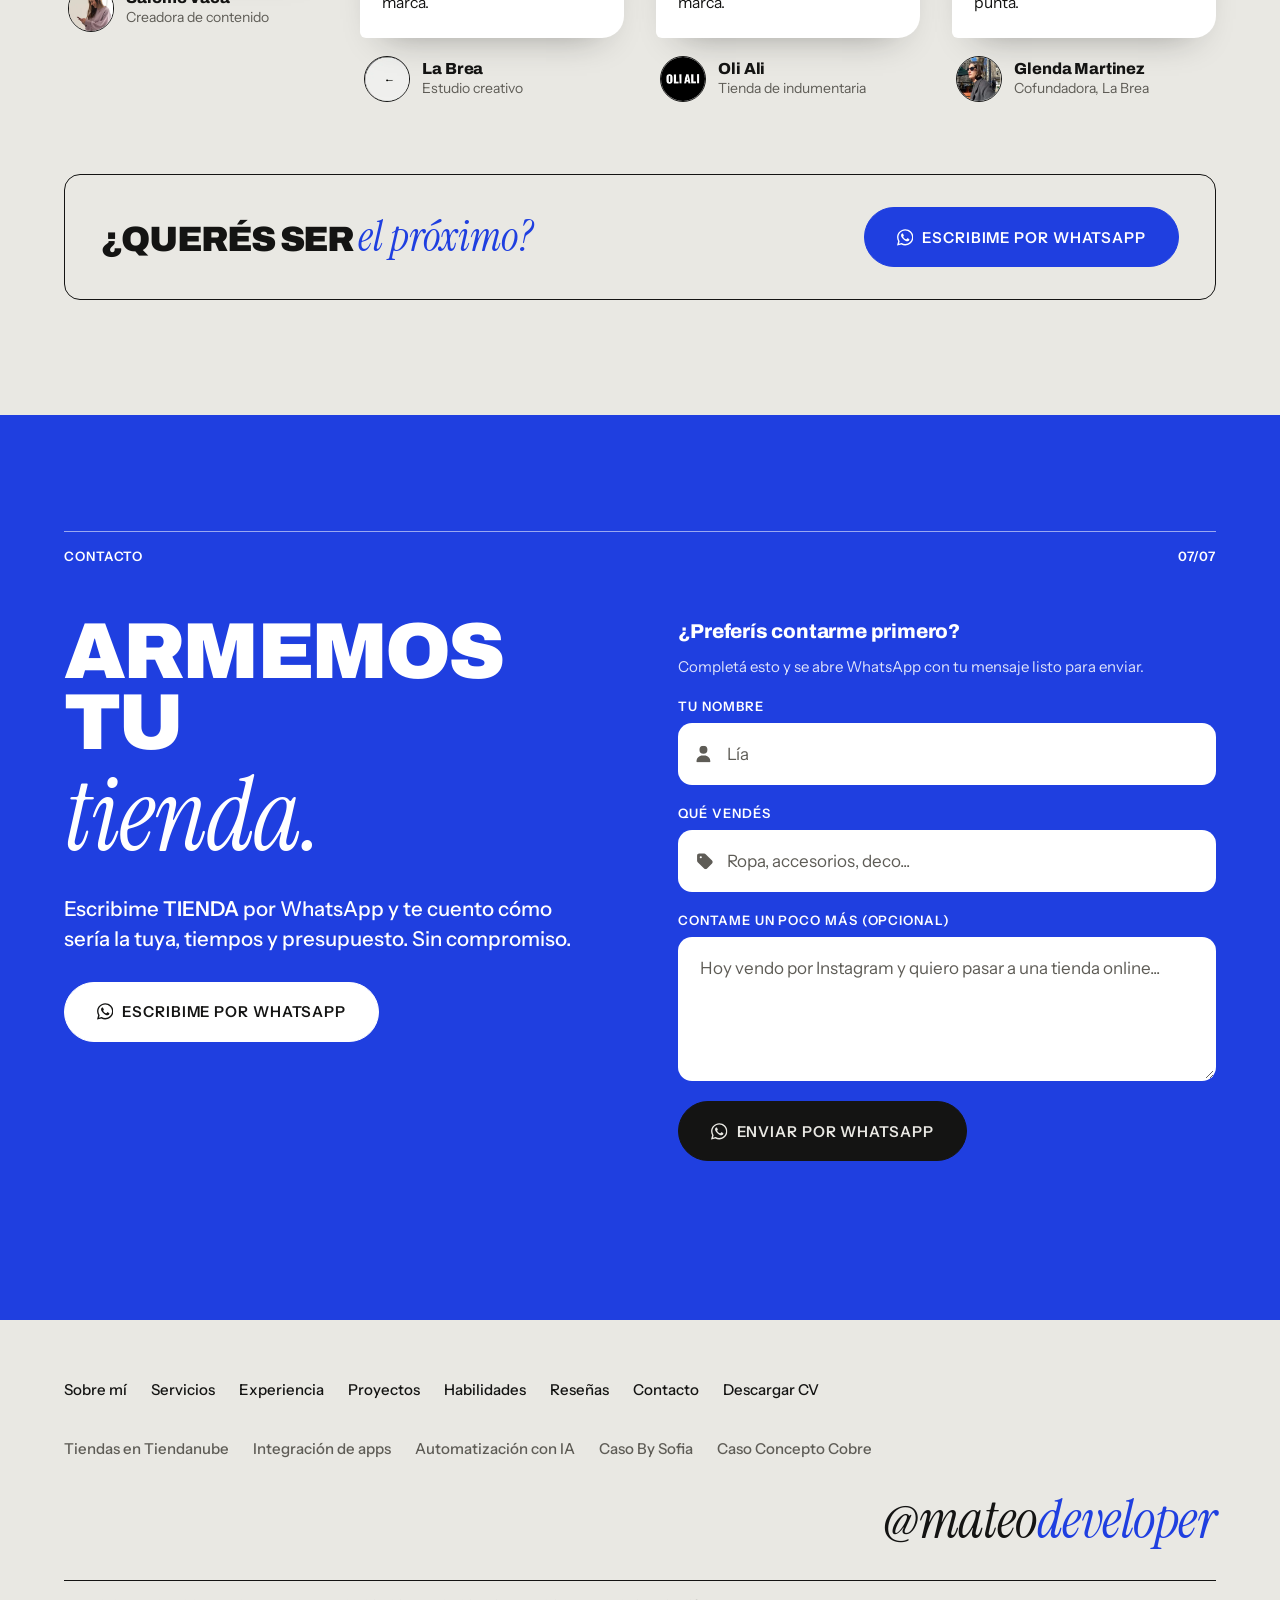
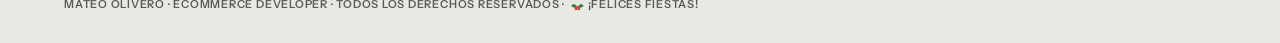
==== commit c3ba4278: "Proyectos como mini páginas que se recorren - Cada tarjeta muestra la página de inicio completa de l" ====
--- a/index.html
+++ b/index.html
@@ -384,20 +384,13 @@
                         <div class="browser">
                             <div class="window-bar">
                                 <span class="dot"></span><span class="dot"></span><span class="dot"></span>
-                                <span class="browser-url" translate="no">ferreteriasiric.mitiendanube.com</span>
-                            </div>
-                            <div class="project-slider">
-                                <span class="status-pill">En curso</span>
-                                <div class="slider-track">
-                                    <img src="img/proyecto-siric-hero-600.webp" srcset="img/proyecto-siric-hero-600.webp 600w, img/proyecto-siric-hero.webp 1200w" sizes="(min-width: 1260px) 580px, (min-width: 700px) 45vw, 92vw" width="600" height="375" alt="Hero de la tienda de Ferretería Siric en Tiendanube, con la barra de beneficios: envío, cuotas, retiro en el local y asesoramiento" loading="lazy">
-                                    <img src="img/proyecto-siric-rubros-600.webp" srcset="img/proyecto-siric-rubros-600.webp 600w, img/proyecto-siric-rubros.webp 1200w" sizes="(min-width: 1260px) 580px, (min-width: 700px) 45vw, 92vw" width="600" height="375" alt="Banners por rubro: electricidad, herramientas eléctricas y pinturería" loading="lazy">
-                                    <img src="img/proyecto-siric-ofertas-600.webp" srcset="img/proyecto-siric-ofertas-600.webp 600w, img/proyecto-siric-ofertas.webp 1200w" sizes="(min-width: 1260px) 580px, (min-width: 700px) 45vw, 92vw" width="600" height="375" alt="Carrusel de ofertas de la semana en la tienda de Ferretería Siric" loading="lazy">
-                                    <img src="img/proyecto-siric-retiro-600.webp" srcset="img/proyecto-siric-retiro-600.webp 600w, img/proyecto-siric-retiro.webp 1200w" sizes="(min-width: 1260px) 580px, (min-width: 700px) 45vw, 92vw" width="600" height="375" alt="Bloques de compra online con retiro en el local y zona profesional con pedido de presupuesto" loading="lazy">
-                                    <img src="img/proyecto-siric-destacados-600.webp" srcset="img/proyecto-siric-destacados-600.webp 600w, img/proyecto-siric-destacados.webp 1200w" sizes="(min-width: 1260px) 580px, (min-width: 700px) 45vw, 92vw" width="600" height="375" alt="Productos destacados y carrusel de marcas de Ferretería Siric" loading="lazy">
-                                    <img src="img/proyecto-siric-pie-600.webp" srcset="img/proyecto-siric-pie-600.webp 600w, img/proyecto-siric-pie.webp 1200w" sizes="(min-width: 1260px) 580px, (min-width: 700px) 45vw, 92vw" width="600" height="375" alt="Newsletter y pie de la tienda con categorías, contacto y medios de pago" loading="lazy">
-                                </div>
-                                <div class="slider-dots"></div>
-                            </div>
+                                <a class="browser-url" href="https://ferreteriasiric.mitiendanube.com/" target="_blank" rel="noopener" translate="no" title="Abrir Ferretería Siric en una pestaña nueva">ferreteriasiric.mitiendanube.com <svg class="icon icon-arrow-up-right-from-square" viewBox="0 0 512 512" aria-hidden="true"><use href="#i-arrow-up-right-from-square"></use></svg></a>
+                            </div>
+                            <span class="status-pill">En curso</span>
+                            <div class="site-preview" tabindex="0" role="region" aria-label="Vista previa desplazable de la página de inicio de Ferretería Siric">
+                                <img src="img/preview-siric-600.webp" srcset="img/preview-siric-600.webp 600w, img/preview-siric.webp 1200w" sizes="(min-width: 1260px) 580px, (min-width: 700px) 45vw, 92vw" width="600" height="1628" alt="Página de inicio completa de Ferretería Siric" loading="lazy" decoding="async">
+                            </div>
+                            <span class="preview-hint" aria-hidden="true">Deslizá para recorrer</span>
                         </div>
                         <p class="label project-tags"><span translate="no">Tiendanube</span> · Rediseño y optimización</p>
                         <h3 translate="no">Ferretería Siric</h3>
@@ -411,16 +404,12 @@
                         <div class="browser">
                             <div class="window-bar">
                                 <span class="dot"></span><span class="dot"></span><span class="dot"></span>
-                                <span class="browser-url" translate="no">tiendademostracion.mitiendanube.com</span>
-                            </div>
-                            <div class="project-slider">
-                                <div class="slider-track">
-                                    <img src="img/proyecto-by-sofia-inicio-600.webp" srcset="img/proyecto-by-sofia-inicio-600.webp 600w, img/proyecto-by-sofia-inicio.webp 1200w" sizes="(min-width: 1260px) 580px, (min-width: 700px) 45vw, 92vw" width="600" height="312" alt="Página de inicio de la tienda By Sofia en Tiendanube" loading="lazy">
-                                    <img src="img/proyecto-by-sofia-producto-1-600.webp" srcset="img/proyecto-by-sofia-producto-1-600.webp 600w, img/proyecto-by-sofia-producto-1.webp 1200w" sizes="(min-width: 1260px) 580px, (min-width: 700px) 45vw, 92vw" width="600" height="312" alt="Ficha de producto con variantes en la tienda By Sofia" loading="lazy">
-                                    <img src="img/proyecto-by-sofia-producto-2-600.webp" srcset="img/proyecto-by-sofia-producto-2-600.webp 600w, img/proyecto-by-sofia-producto-2.webp 1200w" sizes="(min-width: 1260px) 580px, (min-width: 700px) 45vw, 92vw" width="600" height="312" alt="Otra ficha de producto de la tienda de moda By Sofia" loading="lazy">
-                                </div>
-                                <div class="slider-dots"></div>
-                            </div>
+                                <a class="browser-url" href="https://tiendademostracion.mitiendanube.com/" target="_blank" rel="noopener" translate="no" title="Abrir By Sofia en una pestaña nueva">tiendademostracion.mitiendanube.com <svg class="icon icon-arrow-up-right-from-square" viewBox="0 0 512 512" aria-hidden="true"><use href="#i-arrow-up-right-from-square"></use></svg></a>
+                            </div>
+                            <div class="site-preview" tabindex="0" role="region" aria-label="Vista previa desplazable de la página de inicio de By Sofia">
+                                <img src="img/preview-bysofia-600.webp" srcset="img/preview-bysofia-600.webp 600w, img/preview-bysofia.webp 1200w" sizes="(min-width: 1260px) 580px, (min-width: 700px) 45vw, 92vw" width="600" height="1636" alt="Página de inicio completa de By Sofia" loading="lazy" decoding="async">
+                            </div>
+                            <span class="preview-hint" aria-hidden="true">Deslizá para recorrer</span>
                         </div>
                         <p class="label project-tags"><span translate="no">Tiendanube</span> · Rediseño frontend</p>
                         <h3 translate="no"><a href="/proyectos/by-sofia/">By Sofia</a></h3>
@@ -435,18 +424,12 @@
                         <div class="browser">
                             <div class="window-bar">
                                 <span class="dot"></span><span class="dot"></span><span class="dot"></span>
-                                <span class="browser-url" translate="no">conceptocobre.com</span>
-                            </div>
-                            <div class="project-slider">
-                                <div class="slider-track">
-                                    <img src="img/proyecto-cobre-hero-600.webp" srcset="img/proyecto-cobre-hero-600.webp 600w, img/proyecto-cobre-hero.webp 1200w" sizes="(min-width: 1260px) 580px, (min-width: 700px) 45vw, 92vw" width="600" height="375" alt="Portada de la tienda Concepto Cobre en Tiendanube" loading="lazy">
-                                    <img src="img/proyecto-cobre-destacados-600.webp" srcset="img/proyecto-cobre-destacados-600.webp 600w, img/proyecto-cobre-destacados.webp 1200w" sizes="(min-width: 1260px) 580px, (min-width: 700px) 45vw, 92vw" width="600" height="375" alt="Productos destacados de Concepto Cobre: vela, lámpara, cubiertos y almohadón" loading="lazy">
-                                    <img src="img/proyecto-cobre-categorias-1-600.webp" srcset="img/proyecto-cobre-categorias-1-600.webp 600w, img/proyecto-cobre-categorias-1.webp 1200w" sizes="(min-width: 1260px) 580px, (min-width: 700px) 45vw, 92vw" width="600" height="375" alt="Banners de categorías Velas y Vajilla en Concepto Cobre" loading="lazy">
-                                    <img src="img/proyecto-cobre-listado-600.webp" srcset="img/proyecto-cobre-listado-600.webp 600w, img/proyecto-cobre-listado.webp 1200w" sizes="(min-width: 1260px) 580px, (min-width: 700px) 45vw, 92vw" width="600" height="375" alt="Listado de productos de la tienda Concepto Cobre" loading="lazy">
-                                    <img src="img/proyecto-cobre-producto-600.webp" srcset="img/proyecto-cobre-producto-600.webp 600w, img/proyecto-cobre-producto.webp 1200w" sizes="(min-width: 1260px) 580px, (min-width: 700px) 45vw, 92vw" width="600" height="375" alt="Ficha de producto de un jarrón con variantes de color en Concepto Cobre" loading="lazy">
-                                </div>
-                                <div class="slider-dots"></div>
-                            </div>
+                                <a class="browser-url" href="https://www.conceptocobre.com/" target="_blank" rel="noopener" translate="no" title="Abrir Concepto Cobre en una pestaña nueva">conceptocobre.com <svg class="icon icon-arrow-up-right-from-square" viewBox="0 0 512 512" aria-hidden="true"><use href="#i-arrow-up-right-from-square"></use></svg></a>
+                            </div>
+                            <div class="site-preview" tabindex="0" role="region" aria-label="Vista previa desplazable de la página de inicio de Concepto Cobre">
+                                <img src="img/preview-cobre-600.webp" srcset="img/preview-cobre-600.webp 600w, img/preview-cobre.webp 1200w" sizes="(min-width: 1260px) 580px, (min-width: 700px) 45vw, 92vw" width="600" height="1447" alt="Página de inicio completa de Concepto Cobre" loading="lazy" decoding="async">
+                            </div>
+                            <span class="preview-hint" aria-hidden="true">Deslizá para recorrer</span>
                         </div>
                         <p class="label project-tags"><span translate="no">Tiendanube</span> · Tienda completa</p>
                         <h3 translate="no"><a href="/proyectos/concepto-cobre/">Concepto Cobre</a></h3>
@@ -461,18 +444,12 @@
                         <div class="browser">
                             <div class="window-bar">
                                 <span class="dot"></span><span class="dot"></span><span class="dot"></span>
-                                <span class="browser-url" translate="no">mateoolivero.github.io/coffee-house-web</span>
-                            </div>
-                            <div class="project-slider">
-                                <div class="slider-track">
-                                    <img src="img/proyecto-bleu-home-600.webp" srcset="img/proyecto-bleu-home-600.webp 600w, img/proyecto-bleu-home.webp 1200w" sizes="(min-width: 1260px) 580px, (min-width: 700px) 45vw, 92vw" width="600" height="312" alt="Inicio del sitio de la cafetería Bleu" loading="lazy">
-                                    <img src="img/proyecto-bleu-productos-600.webp" srcset="img/proyecto-bleu-productos-600.webp 600w, img/proyecto-bleu-productos.webp 1200w" sizes="(min-width: 1260px) 580px, (min-width: 700px) 45vw, 92vw" width="600" height="312" alt="Catálogo de productos de Bleu con búsqueda y filtros" loading="lazy">
-                                    <img src="img/proyecto-bleu-branding-600.webp" srcset="img/proyecto-bleu-branding-600.webp 600w, img/proyecto-bleu-branding.webp 1200w" sizes="(min-width: 1260px) 580px, (min-width: 700px) 45vw, 92vw" width="600" height="312" alt="Sección de identidad de marca del sitio Bleu" loading="lazy">
-                                    <img src="img/proyecto-bleu-historia-600.webp" srcset="img/proyecto-bleu-historia-600.webp 600w, img/proyecto-bleu-historia.webp 1200w" sizes="(min-width: 1260px) 580px, (min-width: 700px) 45vw, 92vw" width="600" height="312" alt="Página Nuestra historia del sitio Bleu" loading="lazy">
-                                    <img src="img/proyecto-bleu-instagram-600.webp" srcset="img/proyecto-bleu-instagram-600.webp 600w, img/proyecto-bleu-instagram.webp 1200w" sizes="(min-width: 1260px) 580px, (min-width: 700px) 45vw, 92vw" width="600" height="312" alt="Galería de Instagram integrada en el sitio Bleu" loading="lazy">
-                                </div>
-                                <div class="slider-dots"></div>
-                            </div>
+                                <a class="browser-url" href="https://mateoolivero.github.io/coffee-house-web/" target="_blank" rel="noopener" translate="no" title="Abrir Bleu en una pestaña nueva">mateoolivero.github.io/coffee-house-web <svg class="icon icon-arrow-up-right-from-square" viewBox="0 0 512 512" aria-hidden="true"><use href="#i-arrow-up-right-from-square"></use></svg></a>
+                            </div>
+                            <div class="site-preview" tabindex="0" role="region" aria-label="Vista previa desplazable de la página de inicio de Bleu">
+                                <img src="img/preview-bleu-600.webp" srcset="img/preview-bleu-600.webp 600w, img/preview-bleu.webp 1200w" sizes="(min-width: 1260px) 580px, (min-width: 700px) 45vw, 92vw" width="600" height="2616" alt="Página de inicio completa de Bleu" loading="lazy" decoding="async">
+                            </div>
+                            <span class="preview-hint" aria-hidden="true">Deslizá para recorrer</span>
                         </div>
                         <p class="label project-tags">Proyecto personal · HTML, CSS y JS</p>
                         <h3 translate="no">Bleu</h3>
--- a/css/style.css
+++ b/css/style.css
@@ -2475,3 +2475,127 @@
     pointer-events: none;
     filter: drop-shadow(0 8px 10px rgba(20, 20, 19, 0.35));
 }
+
+/* ==========================================================================
+   Proyectos como mini páginas: captura completa que se recorre dentro de la ventana
+   ========================================================================== */
+
+.browser {
+    position: relative;
+}
+
+.browser > .status-pill {
+    top: 3.4rem;
+}
+
+a.browser-url {
+    display: flex;
+    align-items: center;
+    justify-content: space-between;
+    gap: 0.5rem;
+    transition: color 0.2s ease;
+}
+
+a.browser-url .icon {
+    flex-shrink: 0;
+    font-size: 0.65rem;
+    opacity: 0.6;
+}
+
+a.browser-url:hover {
+    color: var(--accent);
+}
+
+a.browser-url:hover .icon {
+    opacity: 1;
+}
+
+.site-preview {
+    position: relative;
+    aspect-ratio: 16 / 10;
+    overflow-x: hidden;
+    overflow-y: auto;
+    background: var(--surface);
+    scrollbar-width: thin;
+    scrollbar-color: var(--fill) transparent;
+    -webkit-overflow-scrolling: touch;
+}
+
+.site-preview::-webkit-scrollbar {
+    width: 6px;
+}
+
+.site-preview::-webkit-scrollbar-track {
+    background: transparent;
+}
+
+.site-preview::-webkit-scrollbar-thumb {
+    background: var(--fill);
+    border: 0;
+    border-radius: 999px;
+}
+
+.site-preview img {
+    display: block;
+    width: 100%;
+    height: auto;
+}
+
+.site-preview:focus-visible {
+    outline: 3px solid var(--fill);
+    outline-offset: -3px;
+}
+
+.preview-hint {
+    position: absolute;
+    left: 50%;
+    bottom: 0.9rem;
+    z-index: 3;
+    display: inline-flex;
+    align-items: center;
+    gap: 0.45rem;
+    padding: 0.45rem 0.9rem;
+    border-radius: 999px;
+    background: rgba(20, 20, 19, 0.82);
+    color: var(--hueso);
+    font-size: 0.6875rem;
+    font-weight: 600;
+    letter-spacing: 0.07em;
+    text-transform: uppercase;
+    white-space: nowrap;
+    transform: translateX(-50%);
+    pointer-events: none;
+    transition: opacity 0.3s ease;
+}
+
+.preview-hint::before {
+    content: "↕";
+    font-size: 0.9rem;
+    line-height: 1;
+}
+
+.browser.preview-used .preview-hint {
+    opacity: 0;
+}
+
+/* Pantallas táctiles: la mini página se activa con un toque para no "atrapar" el scroll de la página */
+@media (pointer: coarse) {
+    .site-preview {
+        overflow-y: hidden;
+    }
+
+    .browser.preview-active .site-preview {
+        overflow-y: auto;
+        overscroll-behavior: contain;
+    }
+
+    .browser.preview-active .preview-hint {
+        opacity: 0;
+    }
+}
+
+@media (max-width: 600px) {
+    .site-preview {
+        aspect-ratio: 1 / 1;
+    }
+}
